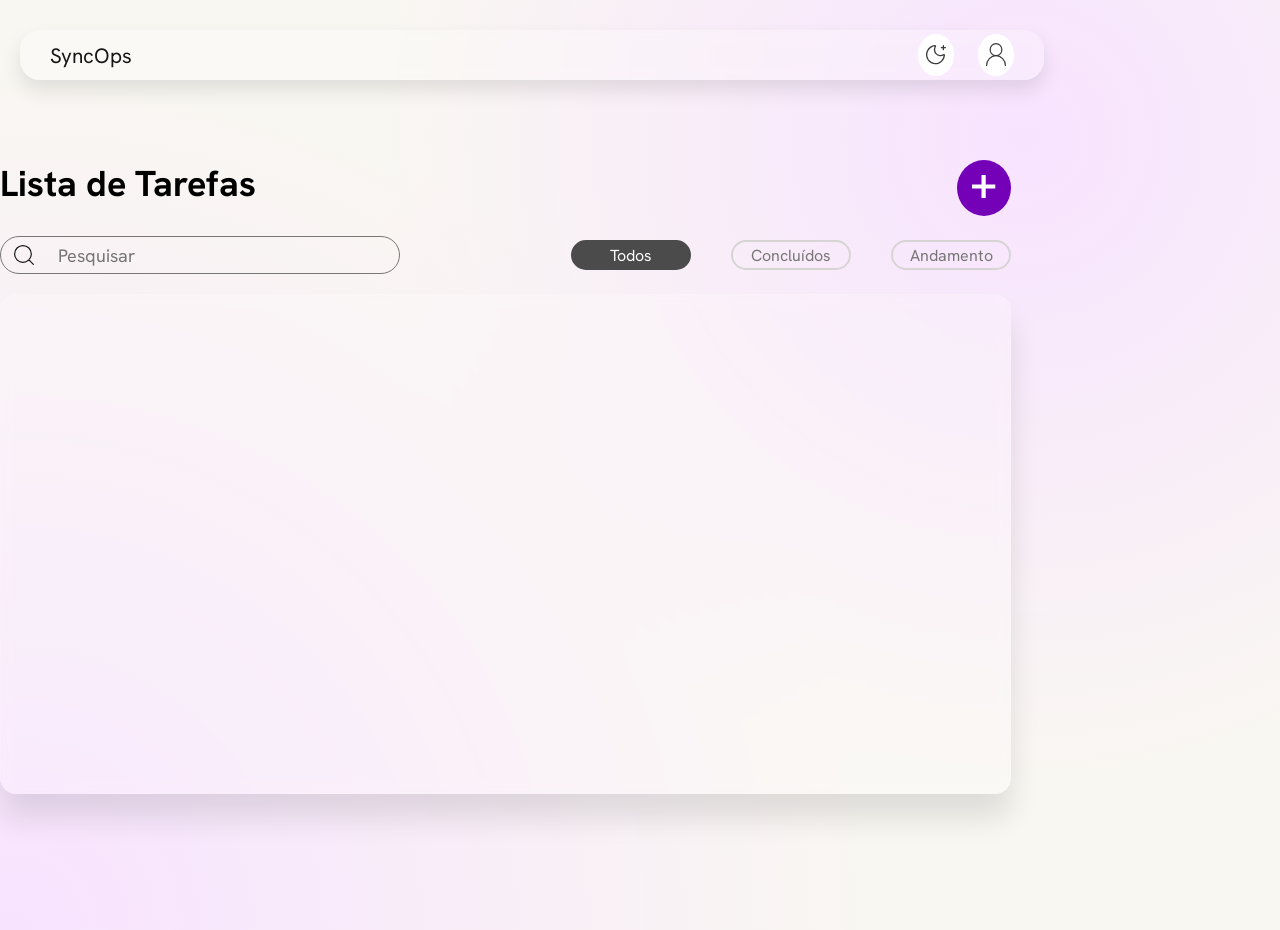
==== src/index.html @ 0f430f58 "feat: adição do dark mode e progress bar + correções de layout (#51)" ====
<!DOCTYPE html>
<html lang="pt-BR">

<head>
     <meta charset="UTF-8">
     <meta name="viewport" content="width=device-width, initial-scale=1.0">
     <title>SyncOps</title>
     <!-- Conexão com todos os css -->
     <link rel="stylesheet" href="assets/css/base.css">
     <link rel="stylesheet" href="assets/css/layout.css">
     <link rel="stylesheet" href="assets/css/components.css">
     <link rel="stylesheet" href="assets/css/utilities.css">
     <!-- Fonte -->
     <link rel="preconnect" href="https://fonts.googleapis.com">
     <link rel="preconnect" href="https://fonts.gstatic.com" crossorigin>
     <link href="https://fonts.googleapis.com/css2?family=Hanken+Grotesk:wght@400;500;600;700&display=swap" rel="stylesheet">
     </head>

<body>
     <header>
          <div class="logo-area"> <!-- Em aguardoa logo -->
               <p>
                    <a href="index.html">
                         SyncOps
                    </a>
               </p>
          </div>

          <div class="header-acoes">
               <button class="btn-header" id="btn-darkmode" aria-label="Ativar modo escuro">
                    <svg id="darkmode-icon" viewBox="0 0 30 29" fill="none" xmlns="http://www.w3.org/2000/svg">
                         <path d="M23.1059 3.99986H29M26.0529 1V6.99971M27.5044 15.2283C27.3663 17.8324 26.4901 20.34 24.9818 22.4481C23.4735 24.5561 21.3976 26.1743 19.005 27.107C16.6125 28.0398 14.0058 28.2471 11.5 27.704C8.99413 27.1609 6.6965 25.8906 4.8848 24.0466C3.07309 22.2027 1.82489 19.864 1.29107 17.3134C0.757254 14.7627 0.960674 12.1093 1.87674 9.67381C2.79282 7.23833 4.38232 5.12508 6.4531 3.58953C8.52389 2.05397 10.9873 1.16185 13.5456 1.021C14.1423 0.988 14.4547 1.71097 14.1379 2.22544C13.0783 3.95119 12.6246 5.99156 12.8508 8.01359C13.077 10.0356 13.9698 11.9199 15.3835 13.3589C16.7972 14.798 18.6484 15.7068 20.6348 15.937C22.6213 16.1673 24.6257 15.7055 26.3211 14.6268C26.828 14.3044 27.5368 14.6208 27.5044 15.2283Z"
                              stroke="currentColor" stroke-width="2" stroke-linecap="round" stroke-linejoin="round" />
                    </svg>

               </button>

               <button class="btn-header" aria-label="Icone com usuário">
                    <svg id="user-icon" viewBox="0 0 33 38" fill="none" xmlns="http://www.w3.org/2000/svg">
                         <path d="M16.5 21C21.8503 21 26.1875 16.5228 26.1875 11C26.1875 5.47715 21.8503 1 16.5 1C11.1497 1 6.8125 5.47715 6.8125 11C6.8125 16.5228 11.1497 21 16.5 21ZM16.5 21C20.6109 21 24.5533 22.6857 27.4602 25.6863C30.367 28.6869 32 32.7565 32 37M16.5 21C12.3891 21 8.44666 22.6857 5.53985 25.6863C2.63303 28.6869 1 32.7565 1 37"
                              stroke="currentColor" stroke-width="2" stroke-linecap="round" stroke-linejoin="round" />
                    </svg>
               </button>
          </div>
     </header>

     <main>
          <section class="card-header">
               <div class="card-header-main">
                    <h2 class="title-h2">Lista de Tarefas</h2>
                    <button id="btn-criar" aria-label="Adicionar nova tarefa">
                         <img src="assets/icons/adicionar.svg" alt="Ícone de 'mais'">
                    </button>
               </div>

               <div class="card-header-ferramentas">
                    <div class="buscar-wrapper">
                         <svg id="search-icon" viewBox="0 0 33 33" fill="none" xmlns="http://www.w3.org/2000/svg">
                              <path d="M32 32L24.5256 24.5256M28.5556 14.7778C28.5556 22.387 22.387 28.5556 14.7778 28.5556C7.16852 28.5556 1 22.387 1 14.7778C1 7.16852 7.16852 1 14.7778 1C22.387 1 28.5556 7.16852 28.5556 14.7778Z"
                                   stroke="currentColor" stroke-width="2" stroke-linecap="round" stroke-linejoin="round" />
                         </svg>
                         <input type="text" id="search-bar" placeholder="Pesquisar">
                    </div>

                    <nav class="filtro-grupo" aria-label="Filtros de tarefas">
                         <button class="btn-filtro ativo" id="btn-filtro-tds">Todos</button>
                         <button class="btn-filtro" id="btn-filtro-tds">Concluídos</button>
                         <button class="btn-filtro" id="btn-filtro-tds">Andamento</button>
                    </nav>
               </div>
          </section>

          <section id="card-container">
               <div id="card-grid">
               </div>
          </section>
     </main>
</body>

<script src="assets/js/storage.js"></script>
<script src="assets/js/barra-progresso.js"></script>
<script src="assets/js/darkmode.js"></script>
<script src="assets/js/dashboard.js"></script>

</html>
---- src/assets/css/base.css ----
:root {

  /* ============================= */
  /*     Tamanho de fontes         */
  /* ============================= */

  --text-xs: clamp(0.75rem, 0.72rem + 0.15vw, 0.85rem);
  --text-sm: clamp(0.875rem, 0.84rem + 0.2vw, 1rem);
  --text-base: clamp(1rem, 0.96rem + 0.25vw, 1.125rem);
  --text-lg: clamp(1.125rem, 1.08rem + 0.35vw, 1.25rem);
  --text-xl: clamp(1.25rem, 1.18rem + 0.45vw, 1.5rem);
  --text-2xl: clamp(1.5rem, 1.35rem + 0.7vw, 1.875rem);
  --text-3xl: clamp(1.875rem, 1.6rem + 1vw, 2.25rem);
  --text-4xl: clamp(2.25rem, 1.9rem + 1.5vw, 3rem);


  /* ============================= */
  /*     COR DE MARCA              */
  /* ============================= */

     --cor-marca-principal: #7400B8;
     --cor-gradiente: #F8E3FF;


     /* ============================= */
     /*     CORES DE TEXTO            */
     /* ============================= */

  --texto-alto-contraste: #070707;
  --texto-principal: #161616;
  --texto-hierarquia-1: #3b3b3b;
  --texto-hierarquia-2: #777675;
  --texto-hierarquia-3: #797877;
  --texto-desabilitado: #B2B2B2;
  --texto-invertido: #FEFEFE;


     /* ============================= */
     /*     STATUS (TAGS)             */
     /* ============================= */

     --status-andamento-texto: #CA7601;
     --status-andamento-bg: #FFE08D;

     --status-concluido-bg: #8FE38F;
     --status-concluido-texto: #017C05;

     --status-nao-iniciado-bg: #B9B9B9;
     --status-nao-iniciado-texto: #484848;



     /* ============================= */
     /*     PRIORIDADE                */
     /* ============================= */

     --prioridade-baixa-bg: #AFA7F8;
     --prioridade-baixa-texto: #312A71;

     --prioridade-media-bg: #EDA7F8;
     --prioridade-media-texto: #712A59;

     --prioridade-alta-bg: #FF898B;
     --prioridade-alta-texto: #A70003;


     /* ============================= */
     /*     COMPONENTES               */
     /* ============================= */

     --fundo-principal: #F9F7F2;

     /* Gradiente */
     --fundo-gradiente-principal: linear-gradient(135deg,
               #F7F7F7,
               #E0E0E0);

     --borda-separador: #E9E7E2;
     --componente-secundario: #797877;
     --componente-bg-1: #4B4B4B;
     --toggle-bg: #D7D5D3;
     --botao-claro-bg: #ffffff;

     --sombra-um: rgba(99, 99, 99, 0.2) 0px 2px 8px 0px;
     ;

}

/* ============================= */
/* 🌙 TEMA DARK MODE             */
/* ============================= */

:root.darkmode {

     /*  Marca */
     --cor-marca-principal: #A855F7;
     --cor-gradiente: #1C0125;

     /*  Texto */
     --texto-alto-contraste: #FFFFFF;
     --texto-principal: #EDEDED;
     --texto-hierarquia-1: #C2C2C2;
     --texto-hierarquia-2: #A0A0A0;
     --texto-hierarquia-3: #8A8A8A;
     --texto-desabilitado: #5E5E5E;
     --texto-invertido: #070707;


     /*  Status */
     --status-concluido-bg: #2F5D3A;
     --status-concluido-texto: #B8F5C2;

     --status-nao-iniciado-bg: #3A3A3A;
     --status-nao-iniciado-texto: #CFCFCF;

     --status-em-andamento-bg: #5A4A1F;
     --status-em-andamento-texto: #FFD978;


     /*  Prioridade */
     --prioridade-baixa-bg: #3E3A6E;
     --prioridade-baixa-texto: #CFCBFF;

     --prioridade-media-bg: #5C2C55;
     --prioridade-media-texto: #F3B6E8;

     --prioridade-alta-bg: #5C1F22;
     --prioridade-alta-texto: #FFB3B5;


     /*  Componentes */
     --fundo-principal: #121212;

     --fundo-gradiente-principal: linear-gradient(135deg,
               #080808,
               #1F1F1F);

     --borda-separador: #2A2A2A;
     --componente-secundario: #2E2E2E;
     --toggle-bg: #3A3A3A;
     --botao-claro-bg: #2A2A2A;

}


/* ============================= */
/*     RESET E BASE              */
/* ============================= */

* {
     box-sizing: border-box;
     margin: 0;
     padding: 0;
}

body {
     font-family: 'Hanken Grotesk', sans-serif;
     min-height: 100vh;
     min-height: 100vh;
     background:
          radial-gradient(circle at 80% 15%, var(--cor-gradiente), transparent 50%),
          radial-gradient(circle at 1% 100%, var(--cor-gradiente), transparent 55%),
          var(--fundo-principal);
}


  /* ============================= */
  /*     RESET E BASE              */
  /* ============================= */

  * {
     box-sizing: border-box;
     margin: 0;
     padding: 0;
  }

  body {
     font-family: 'Hanken Grotesk', sans-serif;
     min-height: 100vh;
     min-height: 100vh;
     background:
          radial-gradient(circle at 80% 15%, var(--cor-gradiente), transparent 50%),
          radial-gradient(circle at 1% 100%, var(--cor-gradiente), transparent 55%),
          var(--fundo-principal);
  }
---- src/assets/css/layout.css ----
/* ============================= */
  /*     HEADER                    */
  /* ============================= */

  header {
     max-width: 100%;
     width: 80%;
     height: 50px;
     display: flex;
     justify-content:space-between;
     justify-self: center;
     margin: 30px 20px 0px 20px;
     padding: 0 30px 0px 30px;
     position: sticky;

     background: rgba(255, 255, 255, 0.232);
     border-radius: 20px;
     box-shadow: 0 10px 20px rgba(0, 0, 0, 0.1);
     backdrop-filter: blur(6px);
     -webkit-backdrop-filter: blur(6px);
  }

  .logo-area {
     align-content: center;
     font-size: 1.3em;
     color: var(--texto-hierarquia-1);
     text-decoration: none;
  }

   .logo-area {
     align-content: center;
     max-width: 100%;
     width: 100px;
  }

   .logo-area a {  /* Placeholder */ 
     align-content: center;
     font-size: 1em;
     color: var(--texto-principal);
     text-decoration: none;
  }

  .header-acoes {
     display: flex;
     justify-content: space-around;
     gap: 24px;
     padding: 4px 0px 4px 0px;
  }

  .btn-header {
     background-color: var(--botao-claro-bg);
     border: transparent;
     padding: 8px;
     border-radius: 50%;
     align-items: center;
     display: flex;
     transition: all 0.3s;
  }
  
     #darkmode-icon,
     #user-icon {
       color: var(--texto-hierarquia-1);
       width: 20px;
    }
  
  .btn-header:hover {
     background-color: var(--fundo-principal);
  }


   /* ============================= */
  /*     Main                      */
  /* ============================= */

  main {
     max-width: 100%;
     width: 79vw;
     margin-top: 40px;
     justify-self: center;
  }


  /* ============================= */
  /*     Dashboard Geral            */
  /* ============================= */

  .card-header {
     max-width: 100%;
     width: 79vw;
     display: flex;
     margin-top: 80px;
     flex-direction: column;
  }

  .card-header-main {
     display: flex;
     justify-content: space-between;
  }

  .card-header-ferramentas {
     display: flex;
     margin-top: 20px;
     /* max-width: 100%; */
     /* width: 79vw; */
     flex-direction: row;
     justify-content: space-between;
     align-items: center;
     gap: 40px;
  }
  #header-config {
     display: flex;
     justify-content: center;
     gap: 10px;
     
  }

  #header-class{
       display: flex;
       margin: 40px 0px 20px 0px;
       justify-content: center;
       gap: 240px;
  }
 #header-config {
     display: flex;
     justify-content: center;
     gap: 10px;
     
  }

  input {
     padding: 12px;
     border-radius: 8px;
     border: 1px solid var(--componente-secundario);
     width: 200px;
  }

/* ============================= */
  /*     CARDS DE TASKS            */
  /* ============================= */

.card-tasks{
       display: flex;
       align-items: center;
       gap: 20px;
         flex-wrap: wrap;
}
  #card-container {
     max-width: 100%;
     height: 500px;
     margin-top: 20px;
     border-radius: 20px;


     /* Efeito glass */
     background: rgba(255, 255, 255, 0.19);
     border-radius: 16px;
     box-shadow: 0 24px 30px rgba(0, 0, 0, 0.106);
     backdrop-filter: blur(6px);
     -webkit-backdrop-filter: blur(6px);
     border: 1px solid rgba(255, 255, 255, 0.08); 
  }
  /* ============================= */
  /*     DESCRIÇÃO DAS TASKS       */
  /* ============================= */
.created-tasks-container {
     display: flex;
      flex-direction: column;
      align-items: center;
     gap: 20px;
     width: 350px;
     height: 480px;
       margin: 30px 20px;
       border-radius: 20px;

        /* Efeito glass */
     background: rgba(255, 255, 255, 0.19);
     border-radius: 16px;
     box-shadow: 0 24px 30px rgba(0, 0, 0, 0.106);
     backdrop-filter: blur(6px);
     -webkit-backdrop-filter: blur(6px);
     border: 1px solid rgba(255, 255, 255, 0.08); 
      
  }
  .tasks-list {
   background-color: rosybrown;
     display: flex;
     flex-direction: column;
   width: 300px;
   margin: 20px 0px;
     height: 340px;
     border-radius: 20px;

      gap: 20px;
      
  }
  #btn-add-task {
     display: flex;
     justify-content: center;
     align-items: center;
     gap: 10px;
     width: 280px;
     height: 50px;
     background-color: var(--cor-marca-principal);
     border: transparent;
     border-radius: 8px;
     transition: all 0.3s;
     color: white;
      font-family: "Hanken Grotesk", sans-serif;
      font-size: 16px;
  }
  .task-details-container {
     display: flex;
     flex-direction: column;
     gap: 8px;
     width: 700px;
     height: 480px;
     padding: 12px;
     border-radius: 8px;

         /* Efeito glass */
     background: rgba(255, 255, 255, 250);
     border-radius: 16px;
     box-shadow: 0 24px 30px rgba(0, 0, 0, 0.106);
     backdrop-filter: blur(6px);
     -webkit-backdrop-filter: blur(6px);
     border: 1px solid rgba(255, 255, 255, 0.08); 
      
  }
  .task-details-class {
     display: flex;
     justify-content: center;
    align-items: center;
     gap: 10px;

  }
  .task-details-input {
     width: 110px;
     height: 37px;
   
  }
  .description-task {
    display: flex;
    margin-top: 45px;
     justify-content: center;
     align-items: center;
     flex-direction: column;
     gap: 50px;
  }
  .description-task-title {
    width: 500px;
      height: 80px;
      text-align: center;
      font-size: 20px;

  }
  #description-task-paragraph {
    width: 580px;
    height: 220px;
    text-align: center;
    font-size: 17px;
  }
  


  .filtro-grupo {
     display: flex;
     gap: 40px;
  }
---- src/assets/css/components.css ----
/* ============================= */
  /*    Botoes                     */
  /* ============================= */

  /* ---------- Dashboard --------- */

  #btn-criar {
       background-color: var(--cor-marca-principal);
       padding: 15px;
       border-radius: 100%;
       border: transparent;
       transition: all 0.3s;
  }

  #btn-criar img {
       width: 24px;
       height: auto;
  }

  #btn-criar:hover {
       background-color: rgb(137, 24, 243);
  }
  /* Dashboard */

  #btn-criar {
     background-color: var(--cor-marca-principal);
     padding: 15px;
     border-radius: 100%;
     border: transparent;
     transition: all 0.3s;
  }

  #btn-criar img {
     width: 24px;
     height: auto;
  }

  #btn-criar:hover {
     background-color: rgb(137, 24, 243);
  }


  .btn-filtro {
     background-color: transparent;
     width: 120px;
     height: 30px;
     border-radius: 20px;
     border: 2px solid var(--toggle-bg);
     font-size: var(--text-sm);
     color: var(--texto-hierarquia-2);
     font-weight: 400;
     font-family: 'Hanken Grotesk', sans-serif;
     transition: all 0.3s;
  }

  .btn-filtro:hover {
     background-color: var(--toggle-bg);
  }

  .btn-filtro.ativo {
     background-color: var(--componente-bg-1);
     border: 2px solid var(--componente-bg-1);
     color: var(--texto-invertido);
  }

    .btn-filtro.ativo:hover {
     background-color: var();
    }


    
  /* ============================= */
  /*    Search Bar                 */
  /* ============================= */

  .buscar-wrapper {
     display: flex;
     width: 100%;
     align-items: center;
     max-width: 400px;
     height: 38px;
     background-color: transparent;
     border: 1px solid var(--componente-secundario);
     border-radius: 20px;
     padding: 10px 5px;
     transition: border-color 0.3s ease;
     gap: 12px; 
   
  }

  .buscar-wrapper:focus-within {
    border-color: var(--cor-marca-principal);
    box-shadow: 1px 3px 5px var(--cor-gradiente);
    color: violet
}

 #search-bar {
     height: 30px;
     max-width: 100%;
     width: 200px;
     flex: 1;
     background-color: transparent;
     border: none;
     outline: none;
     color: var(--texto-principal);
     font-size: var(--text-base);
     font-family: 'Hanken Grotesk', sans-serif;
 }

#search-icon {
     margin-left: 8px;
     color: var(--texto-principal);
     width: 20px;
 }

  #search-icon:focus {
       color: violet;
  }


  /* ============================= */
  /*    Cards                     */
  /* ============================= */

  .card {
       max-width: 100%;
       width: 378px;
       height: 326px;
       margin-bottom: 10px;
       background-color: var(--botao-claro-bg);
       /* box-shadow: 0px 2px 10px rgba(24, 1, 47, 0.212); */
       border-radius: 5%;
       outline: transparent;
       transition: all 0.3s;
       position: relative;
  }

  .card-content {
       display: flex;
       flex-direction: column;
       justify-content: space-between;
       height: 320px;
       max-width: 100%;
       padding: 40px;
       overflow: hidden;
       /* border: 1px solid; */
  }

  /* * Hover */
  .card:hover {
       box-shadow: var(--cor-gradiente) 10px 10px 50px;
       outline: 3px solid var(--cor-gradiente);
  }

  .superior-grupo {
       display: flex;
       justify-content: space-between;
  }

  .card-titulo {
       font-weight: 900;
       max-width: 300px;
       display: -webkit-box;
       -webkit-line-clamp: 2;
       -webkit-box-orient: vertical;
       overflow: hidden;
       text-overflow: ellipsis;
       font-size: var(--text-xl);
       color: var(--texto-alto-contraste);
  }

  .opcoes-icon {
       display: flex;
       gap: 4px;
       align-items: center;
       cursor: pointer;
       padding: 4px;
       flex-direction: column;
  }

  .opcoes-circulo {
       width: 5px;
       height: 5px;
       border-radius: 50%;
       background-color: var(--texto-hierarquia-3);
  }

  .card-status {
       display: flex;
       justify-content: space-around;
       margin-top: 10px;
  }

  .card-data {
       display: flex;
       justify-content: space-between;
       color: var(--texto-hierarquia-3);
  }

  /* * Submenu */
  .submenu-grupo {
       display: flex;
       position: absolute;
       flex-direction: column;
       background-color: var(--botao-claro-bg);
       color: var(--texto-alto-contraste);
       padding: 20px;
       border-radius: 10px;
       box-shadow: var(--sombra-um);
       gap: 12px;
       right: 10px;
       top: 80px;
  }

  .submenu-opts {
       background-color: transparent;
       border: none;
       cursor: pointer;
       font-family: 'Hanken Grotesk', sans-serif;
       font-size: var(--text-xs);
       font-weight: 500;
       transition: all 0.2s;
  }

  /* * Hover Submenu */
  .submenu-opts:hover {
       color: var(--cor-marca-principal);
  }


  /* ============================= */
  /*    Tags                      */
  /* ============================= */

  /*----- Nível de prioridade ----- */
  .tag-prioridade.alta,
  .tag-prioridade.media,
  .tag-prioridade.baixa {
       display: flex;
       align-items: center;
       gap: 10px;
       width: 100px;
       height: 26px;
       font-size: var(--text-xs);
       padding: 6px 12px;
       border-radius: 10px;
       font-weight: 700;
       box-sizing: border-box
  }

  .tag-icone {
       width: 14px;
       flex-shrink: 0;
       stroke-width: 3.2;
       overflow: visible;
  }

  .alta {
       background-color: var(--prioridade-alta-bg);
       color: var(--prioridade-alta-texto);
  }

  .media {
       background-color: var(--prioridade-media-bg);
       color: var(--prioridade-media-texto);
  }

  .baixa {
       background-color: var(--prioridade-baixa-bg);
       color: var(--prioridade-baixa-texto);
  }


  /*----- Status de Andamento ----- */
  .tag-progresso.andamento,
  .tag-progresso.concluido,
  .tag-progresso.nao-iniciada {
       display: flex;
       align-items: center;
       gap: 10px;
       width: 130px;
       height: 26px;
       font-size: var(--text-xs);
       padding: 6px 12px;
       border-radius: 10px;
       font-weight: 700;
       box-sizing: border-box
  }

  .tag-icone {
       width: 14px;
       flex-shrink: 0;
       stroke-width: 3.2;
       overflow: visible;
  }

  .andamento {
       background-color: var(--status-andamento-bg);
       color: var(--status-andamento-texto);
  }

  .concluido {
       background-color: var(--status-concluido-bg);
       color: var(--status-concluido-texto);
  }

  .nao-iniciada {
       background-color: var(--status-nao-iniciado-bg);
       color: var(--status-nao-iniciado-texto);
  }


  /* ============================= */
/*    Barra de Progresso         */
/* ============================= */
 
.progresso-wrapper {
     width: 100%;
     display: flex;
     flex-direction: column;
     gap: 4px;
     margin-bottom: 30px;
}
 
.progresso-label {
     color: var(--texto-principal);
     font-weight: 600;
}
 
.progresso-track {
     background-color: var(--toggle-bg);
     width: 100%;
     height: 5px;
     border-radius: 999px;
     overflow: hidden;
}
 
.barra-preenchimento {
     height: 5px;
     width: 0%;
     background-color: #5cb85c;
     border-radius: 999px;
     transition: width 0.4s ease;
}
 
 
/* ============================= */
/*    Modal de Confirmação       */
/* ============================= */
 
.modal-overlay {
     position: fixed;
     inset: 0; /* shorthand para top/right/bottom/left: 0 */
     background-color: rgba(0, 0, 0, 0.4);
     display: flex;
     align-items: center;
     justify-content: center;
     z-index: 1000;
 
     /* Animação de entrada */
     opacity: 0;
     transition: opacity 0.2s ease;
}
 
.modal-overlay.visivel {
     opacity: 1;
}
 
.modal-caixa {
     background-color: var(--botao-claro-bg);
     border-radius: 16px;
     padding: 32px;
     max-width: 420px;
     width: 90%;
     display: flex;
     flex-direction: column;
     gap: 12px;
     box-shadow: var(--sombra-um);
 
     /* Animação de entrada */
     transform: translateY(12px);
     transition: transform 0.2s ease;
}
 
.modal-overlay.visivel .modal-caixa {
     transform: translateY(0);
}
 
.modal-titulo {
     font-size: 1.1rem;
     font-weight: 700;
     color: var(--texto-principal);
}
 
.modal-descricao {
     font-size: 0.9rem;
     color: var(--texto-hierarquia-2);
     line-height: 1.5;
}
 
.modal-acoes {
     display: flex;
     gap: 10px;
     justify-content: flex-end;
     margin-top: 8px;
}
 
.modal-btn {
     padding: 8px 20px;
     border-radius: 8px;
     font-size: 0.875rem;
     font-weight: 600;
     cursor: pointer;
     border: none;
     transition: opacity 0.15s ease;
}
 
.modal-btn:hover {
     opacity: 0.8;
}
 
.modal-btn.cancelar {
     background-color: var(--toggle-bg);
     color: var(--texto-principal);
}
 
.modal-btn.confirmar {
     background-color: var(--prioridade-alta-bg);
     color: var(--prioridade-alta-texto);
}
 #search-icon:focus {
     color: violet; 
     }
---- src/assets/css/utilities.css ----
.title-h2 {
     font-size: var(--text-3xl);
}

.invisible {
     display: none;
}
.title-h4 {
  color:  #3A3A3A;
}
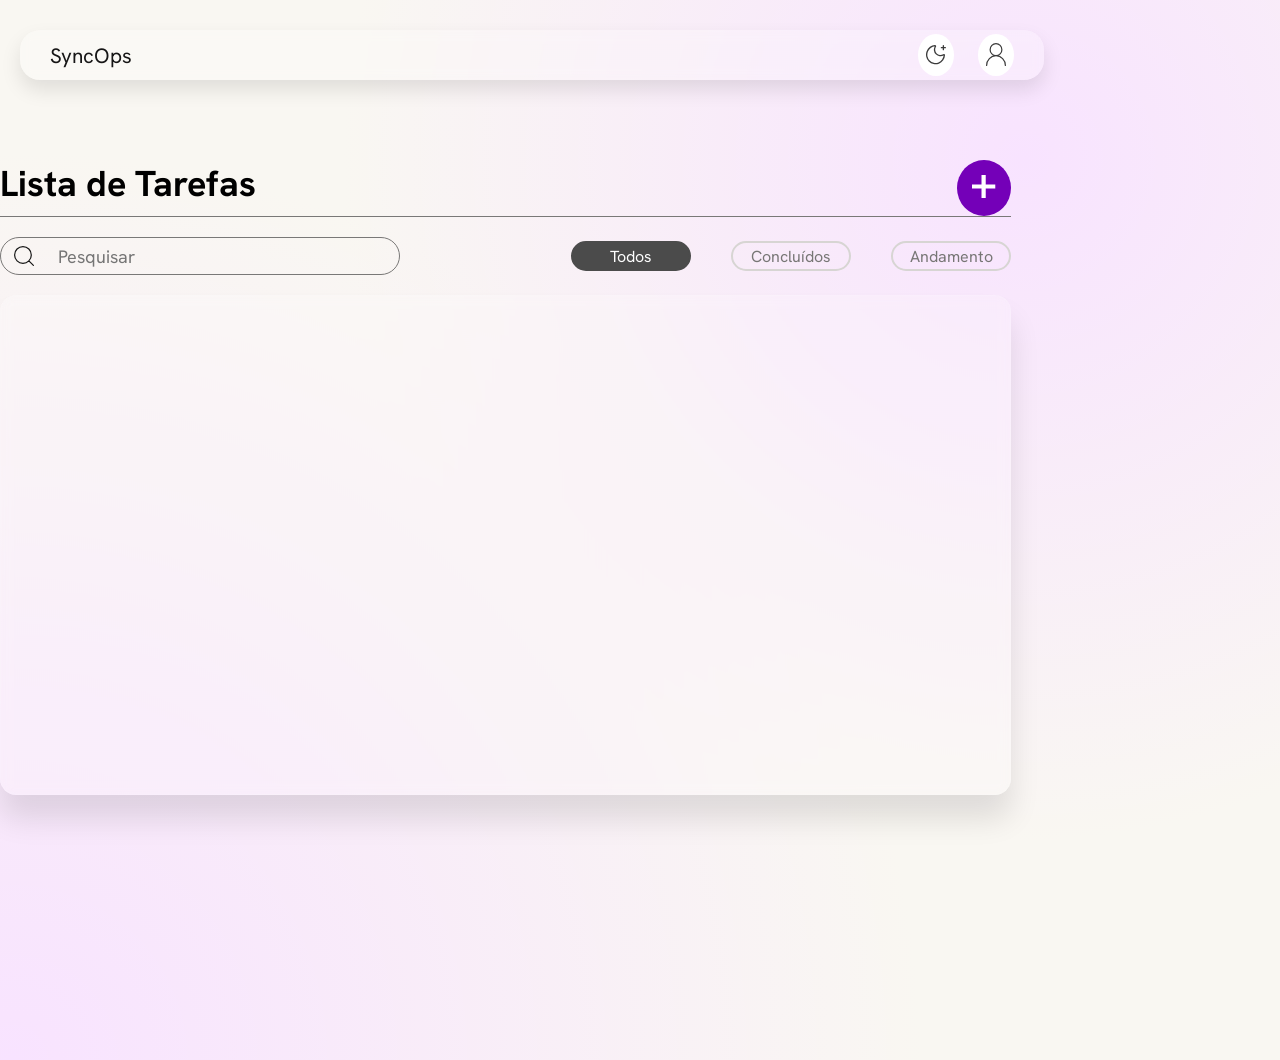
==== commit a5d4c176: "." ====
--- a/src/index.html
+++ b/src/index.html
@@ -13,12 +13,13 @@
      <!-- Fonte -->
      <link rel="preconnect" href="https://fonts.googleapis.com">
      <link rel="preconnect" href="https://fonts.gstatic.com" crossorigin>
-     <link href="https://fonts.googleapis.com/css2?family=Hanken+Grotesk:wght@400;500;600;700&display=swap" rel="stylesheet">
-     </head>
+     <link href="https://fonts.googleapis.com/css2?family=Hanken+Grotesk:wght@400;500;600;700&display=swap"
+          rel="stylesheet">
+</head>
 
 <body>
      <header>
-          <div class="logo-area"> <!-- Em aguardoa logo -->
+          <div class="logo-area"> <!-- Em aguardo da logo -->
                <p>
                     <a href="index.html">
                          SyncOps
@@ -48,8 +49,9 @@
           <section class="card-header">
                <div class="card-header-main">
                     <h2 class="title-h2">Lista de Tarefas</h2>
-                    <button id="btn-criar" aria-label="Adicionar nova tarefa">
+                    <button id="btn-criar" onclick="window.location.href='/src/manager.html'" aria-label="Adicionar nova tarefa">
                          <img src="assets/icons/adicionar.svg" alt="Ícone de 'mais'">
+                         
                     </button>
                </div>
 
@@ -57,15 +59,16 @@
                     <div class="buscar-wrapper">
                          <svg id="search-icon" viewBox="0 0 33 33" fill="none" xmlns="http://www.w3.org/2000/svg">
                               <path d="M32 32L24.5256 24.5256M28.5556 14.7778C28.5556 22.387 22.387 28.5556 14.7778 28.5556C7.16852 28.5556 1 22.387 1 14.7778C1 7.16852 7.16852 1 14.7778 1C22.387 1 28.5556 7.16852 28.5556 14.7778Z"
-                                   stroke="currentColor" stroke-width="2" stroke-linecap="round" stroke-linejoin="round" />
+                                   stroke="currentColor" stroke-width="2" stroke-linecap="round"
+                                   stroke-linejoin="round" />
                          </svg>
                          <input type="text" id="search-bar" placeholder="Pesquisar">
                     </div>
 
                     <nav class="filtro-grupo" aria-label="Filtros de tarefas">
-                         <button class="btn-filtro ativo" id="btn-filtro-tds">Todos</button>
-                         <button class="btn-filtro" id="btn-filtro-tds">Concluídos</button>
-                         <button class="btn-filtro" id="btn-filtro-tds">Andamento</button>
+                         <button class="btn-filtro ativo" id="filtro-todos">Todos</button>
+                         <button class="btn-filtro" id="filtro-concluidos">Concluídos</button>
+                         <button class="btn-filtro" id="filtro-andamento">Andamento</button>
                     </nav>
                </div>
           </section>
@@ -78,8 +81,6 @@
 </body>
 
 <script src="assets/js/storage.js"></script>
-<script src="assets/js/barra-progresso.js"></script>
-<script src="assets/js/darkmode.js"></script>
 <script src="assets/js/dashboard.js"></script>
 
 </html>
--- a/src/assets/css/layout.css
+++ b/src/assets/css/layout.css
@@ -1,82 +1,84 @@
-  /* ============================= */
+/* ============================= */
   /*     HEADER                    */
   /* ============================= */
 
   header {
-     max-width: 100%;
-     width: 80%;
-     height: 50px;
-     display: flex;
-     justify-content:space-between;
-     justify-self: center;
-     margin: 30px 20px 0px 20px;
-     padding: 0 30px 0px 30px;
-     position: sticky;
-
-     background: rgba(255, 255, 255, 0.232);
-     border-radius: 20px;
-     box-shadow: 0 10px 20px rgba(0, 0, 0, 0.1);
-     backdrop-filter: blur(6px);
-     -webkit-backdrop-filter: blur(6px);
+       max-width: 100%;
+       width: 80%;
+       height: 50px;
+       display: flex;
+       justify-content: space-between;
+       justify-self: center;
+       margin: 30px 20px 0px 20px;
+       padding: 0 30px 0px 30px;
+       position: sticky;
+
+       background: rgba(255, 255, 255, 0.232);
+       border-radius: 20px;
+       box-shadow: 0 10px 20px rgba(0, 0, 0, 0.1);
+       backdrop-filter: blur(6px);
+       -webkit-backdrop-filter: blur(6px);
   }
 
   .logo-area {
-     align-content: center;
-     font-size: 1.3em;
-     color: var(--texto-hierarquia-1);
-     text-decoration: none;
-  }
-
-   .logo-area {
-     align-content: center;
-     max-width: 100%;
-     width: 100px;
-  }
-
-   .logo-area a {  /* Placeholder */ 
-     align-content: center;
-     font-size: 1em;
-     color: var(--texto-principal);
-     text-decoration: none;
+       align-content: center;
+       font-size: 1.3em;
+       color: var(--texto-hierarquia-1);
+       text-decoration: none;
+  }
+
+  .logo-area {
+       align-content: center;
+       max-width: 100%;
+       width: 100px;
+  }
+
+  .logo-area a {
+       /* Placeholder */
+       align-content: center;
+       font-size: 1em;
+       color: var(--texto-principal);
+       text-decoration: none;
   }
 
   .header-acoes {
-     display: flex;
-     justify-content: space-around;
-     gap: 24px;
-     padding: 4px 0px 4px 0px;
+       display: flex;
+       justify-content: space-around;
+       gap: 24px;
+       padding: 4px 0px 4px 0px;
   }
 
   .btn-header {
-     background-color: var(--botao-claro-bg);
-     border: transparent;
-     padding: 8px;
-     border-radius: 50%;
-     align-items: center;
-     display: flex;
-     transition: all 0.3s;
-  }
-  
-     #darkmode-icon,
-     #user-icon {
+       background-color: var(--botao-claro-bg);
+       border: transparent;
+       padding: 8px;
+       border-radius: 50%;
+       align-items: center;
+       display: flex;
+       transition: all 0.3s;
+  }
+
+  #darkmode-icon,
+  #user-icon {
        color: var(--texto-hierarquia-1);
        width: 20px;
-    }
-  
+  }
+
   .btn-header:hover {
-     background-color: var(--fundo-principal);
-  }
-
-
-   /* ============================= */
+       background-color: var(--fundo-principal);
+  }
+
+
+  /* ============================= */
   /*     Main                      */
   /* ============================= */
 
   main {
-     max-width: 100%;
-     width: 79vw;
-     margin-top: 40px;
-     justify-self: center;
+       max-width: 100%;
+       height: 100vh;
+       width: 79vw;
+       margin-top: 40px;
+       justify-self: center;
   }
 
 
@@ -85,29 +87,35 @@
   /* ============================= */
 
   .card-header {
-     max-width: 100%;
-     width: 79vw;
-     display: flex;
-     margin-top: 80px;
-     flex-direction: column;
+       max-width: 100%;
+       width: 79vw;
+       display: flex;
+       margin-top: 80px;
+       flex-direction: column;
   }
 
   .card-header-main {
-     display: flex;
-     justify-content: space-between;
+       display: flex;
+       justify-content: space-between;
+       border-bottom: 1px solid var(--componente-secundario);
   }
 
   .card-header-ferramentas {
-     display: flex;
-     margin-top: 20px;
-     /* max-width: 100%; */
-     /* width: 79vw; */
-     flex-direction: row;
-     justify-content: space-between;
-     align-items: center;
-     gap: 40px;
-  }
-  #header-config {
+       display: flex;
+       margin-top: 20px;
+       /* max-width: 100%; */
+       /* width: 79vw; */
+       flex-direction: row;
+       justify-content: space-between;
+       align-items: center;
+       gap: 40px;
+  }
+
+  .filtro-grupo {
+       display: flex;
+       gap: 40px;
+  }
+ #header-config {
      display: flex;
      justify-content: center;
      gap: 10px;
@@ -120,11 +128,20 @@
        justify-content: center;
        gap: 240px;
   }
- #header-config {
-     display: flex;
-     justify-content: center;
-     gap: 10px;
-     
+  .config-task1 {
+     display: flex;
+     flex-direction: column;
+     gap: 10px;
+  }
+  .config-task2 {
+     display: flex;
+     flex-direction: column;
+     gap: 10px;
+  }
+  .config-task3 {
+     display: flex;
+     flex-direction: column;
+     gap: 10px;
   }
 
   input {
@@ -151,15 +168,22 @@
      border-radius: 20px;
 
 
-     /* Efeito glass */
-     background: rgba(255, 255, 255, 0.19);
-     border-radius: 16px;
-     box-shadow: 0 24px 30px rgba(0, 0, 0, 0.106);
-     backdrop-filter: blur(6px);
-     -webkit-backdrop-filter: blur(6px);
-     border: 1px solid rgba(255, 255, 255, 0.08); 
-  }
-  /* ============================= */
+       /* Efeito glass */
+       background: rgba(255, 255, 255, 0.19);
+       border-radius: 16px;
+       box-shadow: 0 24px 30px rgba(0, 0, 0, 0.106);
+       backdrop-filter: blur(6px);
+       -webkit-backdrop-filter: blur(6px);
+       border: 1px solid rgba(255, 255, 255, 0.08);
+  }
+
+  #card-grid {
+       display: grid;
+       grid-template-columns: repeat(3, 1fr);
+       gap: 10px;
+       justify-content: center;
+  }
+ /* ============================= */
   /*     DESCRIÇÃO DAS TASKS       */
   /* ============================= */
 .created-tasks-container {
@@ -193,21 +217,7 @@
       gap: 20px;
       
   }
-  #btn-add-task {
-     display: flex;
-     justify-content: center;
-     align-items: center;
-     gap: 10px;
-     width: 280px;
-     height: 50px;
-     background-color: var(--cor-marca-principal);
-     border: transparent;
-     border-radius: 8px;
-     transition: all 0.3s;
-     color: white;
-      font-family: "Hanken Grotesk", sans-serif;
-      font-size: 16px;
-  }
+  
   .task-details-container {
      display: flex;
      flex-direction: column;
@@ -236,8 +246,65 @@
   .task-details-input {
      width: 110px;
      height: 37px;
-   
-  }
+  }
+
+  .priority-select-wrapper {
+     display: flex;
+     align-items: center;
+     gap: 10px;
+     background: rgba(255, 255, 255, 0.9);
+     border: 1.5px solid var(--toggle-bg);
+     border-radius: 12px;
+     padding: 8px 12px;
+     width: fit-content;
+  }
+
+  .priority-select-wrapper .priority-flag {
+     display: inline-block;
+     width: 10px;
+     height: 18px;
+     border-radius: 3px;
+     position: relative;
+     background: var(--prioridade-baixa-bg);
+  }
+
+  .priority-select-wrapper .priority-flag::after {
+     content: "";
+     position: absolute;
+     right: -8px;
+     top: 4px;
+     width: 8px;
+     height: 6px;
+     background: inherit;
+     clip-path: polygon(0 0, 100% 50%, 0 100%);
+  }
+
+  .priority-select-wrapper.alta .priority-flag {
+     background: var(--prioridade-alta-bg);
+  }
+
+  .priority-select-wrapper.media .priority-flag {
+     background: var(--prioridade-media-bg);
+  }
+
+  .priority-select-wrapper.baixa .priority-flag {
+     background: var(--prioridade-baixa-bg);
+  }
+
+  .priority-select {
+     border: none;
+     outline: none;
+     background: transparent;
+     color: var(--texto-principal);
+     font-family: 'Hanken Grotesk', sans-serif;
+     font-size: 0.95rem;
+     cursor: pointer;
+  }
+
+  .priority-select::-ms-expand {
+     display: none;
+  }
+
   .description-task {
     display: flex;
     margin-top: 45px;
@@ -253,18 +320,62 @@
       font-size: 20px;
 
   }
-  #description-task-paragraph {
+  .description-task-paragraph {
     width: 580px;
     height: 220px;
     text-align: center;
     font-size: 17px;
   }
-  
-
-
-  .filtro-grupo {
-     display: flex;
-     gap: 40px;
-  }
-
-  
+
+/* ============================= */
+/*    Manager — Header Ações     */
+/* ============================= */
+
+.acoes-header {
+  display: flex;
+  align-items: center;
+  gap: 8px;
+  padding-bottom: 8px;
+}
+
+/* Título editável (contenteditable) */
+.title-h2[contenteditable="true"] {
+  outline: none;
+  border-radius: 6px;
+  padding: 2px 6px;
+  margin-left: -6px;
+  cursor: text;
+  transition: background 0.2s;
+}
+
+.title-h2[contenteditable="true"]:hover {
+  background-color: rgba(116, 0, 184, 0.06);
+}
+
+.title-h2[contenteditable="true"]:focus {
+  background-color: rgba(116, 0, 184, 0.08);
+  box-shadow: 0 0 0 2px rgba(116, 0, 184, 0.2);
+}
+
+
+/* ============================= */
+/*    Manager — Lista de Tasks   */
+/* ============================= */
+
+.tasks-list {
+  background-color: transparent;
+  overflow-y: auto;
+  overflow-x: hidden;
+  padding: 4px 8px;
+  scrollbar-width: thin;
+  scrollbar-color: var(--toggle-bg) transparent;
+}
+
+.tasks-list::-webkit-scrollbar {
+  width: 4px;
+}
+
+.tasks-list::-webkit-scrollbar-thumb {
+  background: var(--toggle-bg);
+  border-radius: 4px;
+}
--- a/src/assets/css/components.css
+++ b/src/assets/css/components.css
@@ -1,4 +1,4 @@
-  /* ============================= */
+/* ============================= */
   /*    Botoes                     */
   /* ============================= */
 
@@ -10,6 +10,7 @@
        border-radius: 100%;
        border: transparent;
        transition: all 0.3s;
+       cursor: pointer;
   }
 
   #btn-criar img {
@@ -20,98 +21,96 @@
   #btn-criar:hover {
        background-color: rgb(137, 24, 243);
   }
-  /* Dashboard */
-
-  #btn-criar {
+
+
+  .btn-filtro {
+       background-color: transparent;
+       width: 120px;
+       height: 30px;
+       border-radius: 20px;
+       border: 2px solid var(--toggle-bg);
+       font-size: var(--text-sm);
+       color: var(--texto-hierarquia-2);
+       font-weight: 400;
+       font-family: 'Hanken Grotesk', sans-serif;
+       transition: all 0.3s;
+  }
+
+  .btn-filtro:hover {
+       background-color: var(--toggle-bg);
+  }
+
+  .btn-filtro.ativo {
+       background-color: var(--componente-bg-1);
+       border: 2px solid var(--componente-bg-1);
+       color: var(--texto-invertido);
+  }
+
+  .btn-filtro.ativo:hover {
+       background-color: var();
+  }
+  #btn-add-task {
+     display: flex;
+     justify-content: center;
+     align-items: center;
+     gap: 10px;
+     width: 280px;
+     height: 50px;
      background-color: var(--cor-marca-principal);
-     padding: 15px;
-     border-radius: 100%;
      border: transparent;
+     border-radius: 8px;
      transition: all 0.3s;
-  }
-
-  #btn-criar img {
-     width: 24px;
-     height: auto;
-  }
-
-  #btn-criar:hover {
-     background-color: rgb(137, 24, 243);
-  }
-
-
-  .btn-filtro {
-     background-color: transparent;
-     width: 120px;
-     height: 30px;
-     border-radius: 20px;
-     border: 2px solid var(--toggle-bg);
-     font-size: var(--text-sm);
-     color: var(--texto-hierarquia-2);
-     font-weight: 400;
-     font-family: 'Hanken Grotesk', sans-serif;
-     transition: all 0.3s;
-  }
-
-  .btn-filtro:hover {
-     background-color: var(--toggle-bg);
-  }
-
-  .btn-filtro.ativo {
-     background-color: var(--componente-bg-1);
-     border: 2px solid var(--componente-bg-1);
-     color: var(--texto-invertido);
-  }
-
-    .btn-filtro.ativo:hover {
-     background-color: var();
-    }
-
-
-    
+     color: white;
+      font-family: "Hanken Grotesk", sans-serif;
+      font-size: 16px;
+      cursor: pointer;
+  }
+
+
+
   /* ============================= */
   /*    Search Bar                 */
   /* ============================= */
 
   .buscar-wrapper {
-     display: flex;
-     width: 100%;
-     align-items: center;
-     max-width: 400px;
-     height: 38px;
-     background-color: transparent;
-     border: 1px solid var(--componente-secundario);
-     border-radius: 20px;
-     padding: 10px 5px;
-     transition: border-color 0.3s ease;
-     gap: 12px; 
-   
+       display: flex;
+       width: 100%;
+       align-items: center;
+       max-width: 400px;
+       height: 38px;
+       background-color: transparent;
+       border: 1px solid var(--componente-secundario);
+       border-radius: 20px;
+       padding: 10px 5px;
+       transition: border-color 0.3s ease;
+       gap: 12px;
+
   }
 
   .buscar-wrapper:focus-within {
-    border-color: var(--cor-marca-principal);
-    box-shadow: 1px 3px 5px var(--cor-gradiente);
-    color: violet
-}
-
- #search-bar {
-     height: 30px;
-     max-width: 100%;
-     width: 200px;
-     flex: 1;
-     background-color: transparent;
-     border: none;
-     outline: none;
-     color: var(--texto-principal);
-     font-size: var(--text-base);
-     font-family: 'Hanken Grotesk', sans-serif;
- }
-
-#search-icon {
-     margin-left: 8px;
-     color: var(--texto-principal);
-     width: 20px;
- }
+       border-color: var(--cor-marca-principal);
+       box-shadow: 1px 3px 5px var(--cor-gradiente);
+       color: violet
+  }
+
+  #search-bar {
+       height: 30px;
+       max-width: 100%;
+       width: 200px;
+       flex: 1;
+       background-color: transparent;
+       border: none;
+       outline: none;
+       color: var(--texto-principal);
+       font-size: var(--text-base);
+       font-family: 'Hanken Grotesk', sans-serif;
+  }
+
+  #search-icon {
+       margin-left: 8px;
+       color: var(--texto-principal);
+       width: 20px;
+  }
 
   #search-icon:focus {
        color: violet;
@@ -310,124 +309,197 @@
   }
 
 
-  /* ============================= */
-/*    Barra de Progresso         */
-/* ============================= */
- 
-.progresso-wrapper {
-     width: 100%;
-     display: flex;
-     flex-direction: column;
-     gap: 4px;
-     margin-bottom: 30px;
-}
- 
-.progresso-label {
-     color: var(--texto-principal);
-     font-weight: 600;
-}
- 
-.progresso-track {
-     background-color: var(--toggle-bg);
-     width: 100%;
-     height: 5px;
-     border-radius: 999px;
-     overflow: hidden;
-}
- 
-.barra-preenchimento {
-     height: 5px;
-     width: 0%;
-     background-color: #5cb85c;
-     border-radius: 999px;
-     transition: width 0.4s ease;
-}
- 
- 
-/* ============================= */
-/*    Modal de Confirmação       */
-/* ============================= */
- 
-.modal-overlay {
-     position: fixed;
-     inset: 0; /* shorthand para top/right/bottom/left: 0 */
-     background-color: rgba(0, 0, 0, 0.4);
-     display: flex;
-     align-items: center;
-     justify-content: center;
-     z-index: 1000;
- 
-     /* Animação de entrada */
-     opacity: 0;
-     transition: opacity 0.2s ease;
-}
- 
-.modal-overlay.visivel {
-     opacity: 1;
-}
- 
-.modal-caixa {
-     background-color: var(--botao-claro-bg);
-     border-radius: 16px;
-     padding: 32px;
-     max-width: 420px;
-     width: 90%;
-     display: flex;
-     flex-direction: column;
-     gap: 12px;
-     box-shadow: var(--sombra-um);
- 
-     /* Animação de entrada */
-     transform: translateY(12px);
-     transition: transform 0.2s ease;
-}
- 
-.modal-overlay.visivel .modal-caixa {
-     transform: translateY(0);
-}
- 
-.modal-titulo {
-     font-size: 1.1rem;
-     font-weight: 700;
-     color: var(--texto-principal);
-}
- 
-.modal-descricao {
-     font-size: 0.9rem;
-     color: var(--texto-hierarquia-2);
-     line-height: 1.5;
-}
- 
-.modal-acoes {
-     display: flex;
-     gap: 10px;
-     justify-content: flex-end;
-     margin-top: 8px;
-}
- 
-.modal-btn {
-     padding: 8px 20px;
-     border-radius: 8px;
-     font-size: 0.875rem;
-     font-weight: 600;
-     cursor: pointer;
-     border: none;
-     transition: opacity 0.15s ease;
-}
- 
-.modal-btn:hover {
-     opacity: 0.8;
-}
- 
-.modal-btn.cancelar {
-     background-color: var(--toggle-bg);
-     color: var(--texto-principal);
-}
- 
-.modal-btn.confirmar {
-     background-color: var(--prioridade-alta-bg);
-     color: var(--prioridade-alta-texto);
-}
- #search-icon:focus {
-     color: violet; 
-     } 
+/* ============================= */
+/*    Manager — Botões Ação      */
+/* ============================= */
+
+.btn-cancelar {
+  height: 36px;
+  padding: 0 18px;
+  border-radius: 8px;
+  border: 1.5px solid var(--toggle-bg);
+  background: transparent;
+  color: var(--texto-hierarquia-2);
+  font-family: 'Hanken Grotesk', sans-serif;
+  font-size: var(--text-sm);
+  cursor: pointer;
+  transition: all 0.2s;
+}
+
+.btn-cancelar:hover {
+  border-color: var(--prioridade-alta-bg);
+  color: var(--prioridade-alta-texto);
+  background-color: var(--prioridade-alta-bg);
+}
+
+.btn-salvar {
+  height: 36px;
+  padding: 0 20px;
+  border-radius: 8px;
+  border: transparent;
+  background-color: var(--cor-marca-principal);
+  color: #ffffff;
+  font-family: 'Hanken Grotesk', sans-serif;
+  font-size: var(--text-sm);
+  font-weight: 600;
+  cursor: pointer;
+  transition: all 0.2s;
+}
+
+.btn-salvar:hover {
+  background-color: rgb(137, 24, 243);
+}
+
+.btn-salvar:disabled {
+  opacity: 0.45;
+  cursor: not-allowed;
+}
+
+
+/* ============================= */
+/*    Manager — Task Item        */
+/* ============================= */
+
+.task-item {
+  display: flex;
+  align-items: center;
+  gap: 10px;
+  width: 100%;
+  padding: 10px 12px;
+  border-radius: 10px;
+  background-color: rgba(255, 255, 255, 0.55);
+  border: 1.5px solid transparent;
+  cursor: pointer;
+  transition: background 0.2s, border-color 0.2s;
+  position: relative;
+}
+
+.task-item:hover {
+  background-color: rgba(255, 255, 255, 0.85);
+  border-color: var(--cor-gradiente);
+}
+
+.task-item-ativa {
+  background-color: #ffffff;
+  border-color: var(--cor-marca-principal);
+  box-shadow: 0 0 0 3px rgba(116, 0, 184, 0.08);
+}
+
+.task-item-numero {
+  font-size: var(--text-xs);
+  font-weight: 600;
+  color: var(--texto-hierarquia-2);
+  min-width: 20px;
+  font-variant-numeric: tabular-nums;
+  flex-shrink: 0;
+}
+
+.task-item-ativa .task-item-numero {
+  color: var(--cor-marca-principal);
+}
+
+.task-item-corpo {
+  flex: 1;
+  display: flex;
+  flex-direction: column;
+  gap: 4px;
+  overflow: hidden;
+}
+
+.task-item-titulo {
+  font-size: var(--text-sm);
+  font-weight: 500;
+  color: var(--texto-principal);
+  white-space: nowrap;
+  overflow: hidden;
+  text-overflow: ellipsis;
+}
+
+/* Badge de prioridade dentro do item — reusa .alta/.media/.baixa existentes */
+.task-item-prioridade {
+  font-size: 10px;
+  font-weight: 700;
+  padding: 2px 8px;
+  border-radius: 20px;
+  width: fit-content;
+  text-transform: capitalize;
+}
+
+/* Botão remover — só aparece no hover */
+.task-item-remover {
+  background: none;
+  border: none;
+  padding: 4px;
+  border-radius: 6px;
+  color: var(--texto-hierarquia-2);
+  cursor: pointer;
+  opacity: 0;
+  flex-shrink: 0;
+  display: flex;
+  align-items: center;
+  justify-content: center;
+  transition: opacity 0.15s, color 0.15s, background 0.15s;
+}
+
+.task-item:hover .task-item-remover {
+  opacity: 1;
+}
+
+.task-item-remover:hover {
+  color: var(--prioridade-alta-texto);
+  background-color: var(--prioridade-alta-bg);
+}
+
+.tasks-empty {
+  font-size: var(--text-xs);
+  color: var(--texto-hierarquia-2);
+  text-align: center;
+  line-height: 1.6;
+  padding: 32px 16px;
+}
+
+
+/* ============================= */
+/*    Manager — Inputs Detalhes  */
+/* ============================= */
+
+.description-task-title,
+.description-task-paragraph {
+  border: 1.5px solid var(--toggle-bg);
+  border-radius: 10px;
+  font-family: 'Hanken Grotesk', sans-serif;
+  color: var(--texto-principal);
+  background: transparent;
+  transition: border-color 0.2s, box-shadow 0.2s;
+  outline: none;
+}
+
+.description-task-title:focus,
+.description-task-paragraph:focus,
+.task-details-input:focus {
+  border-color: var(--cor-marca-principal);
+  box-shadow: 0 0 0 3px rgba(116, 0, 184, 0.1);
+}
+
+.description-task-title::placeholder,
+.description-task-paragraph::placeholder {
+  color: var(--texto-desabilitado);
+}
+
+
+/* ============================= */
+/*    Manager — Dark mode        */
+/* ============================= */
+
+:root.darkmode .task-item {
+  background-color: rgba(255, 255, 255, 0.04);
+}
+
+:root.darkmode .task-item:hover {
+  background-color: rgba(255, 255, 255, 0.09);
+}
+
+:root.darkmode .task-item-ativa {
+  background-color: rgba(168, 85, 247, 0.12);
+  border-color: var(--cor-marca-principal);
+}
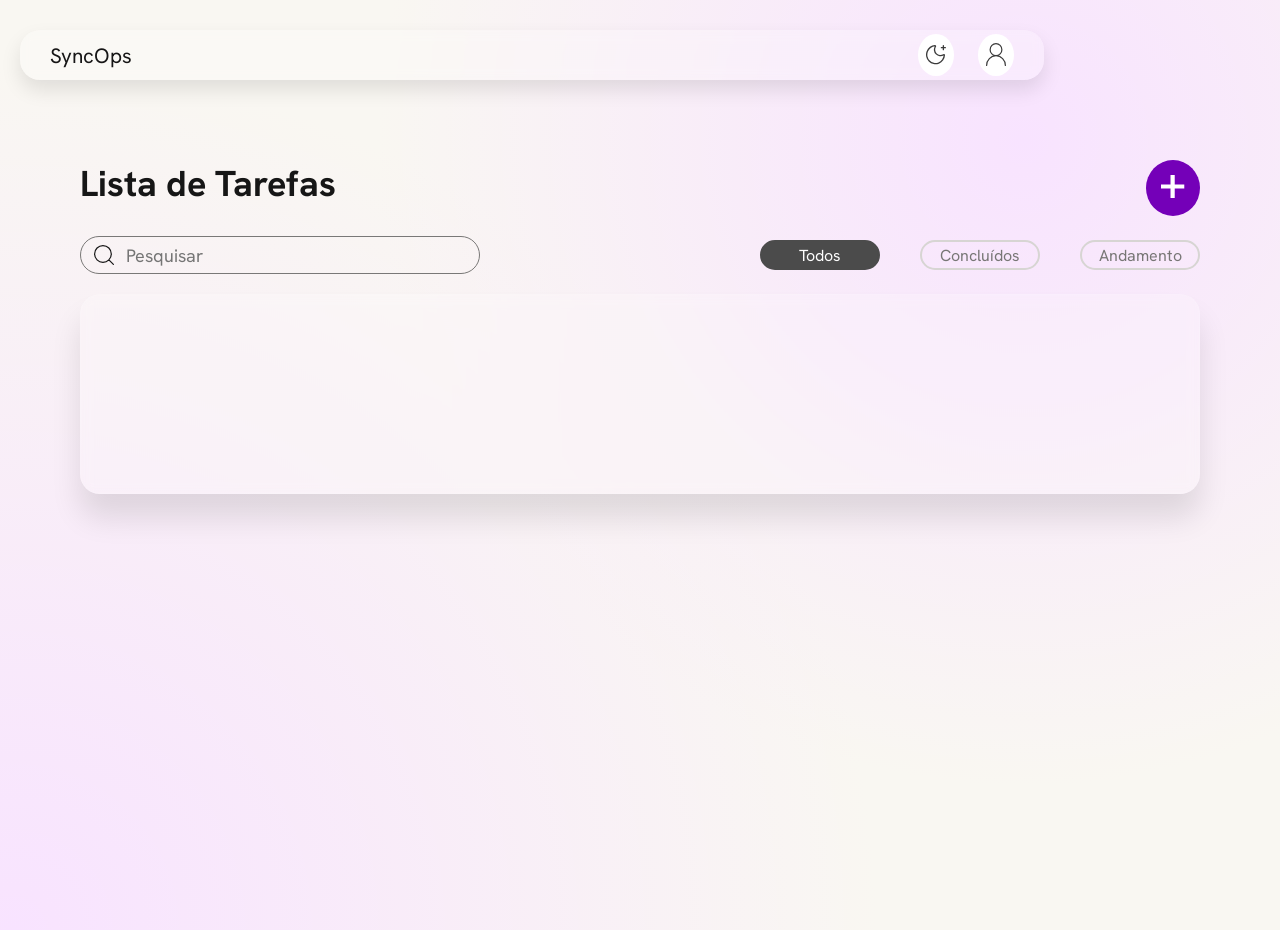
==== commit 390b622e: "fix: correções de layout e erros pontuais" ====
--- a/src/index.html
+++ b/src/index.html
@@ -13,13 +13,12 @@
      <!-- Fonte -->
      <link rel="preconnect" href="https://fonts.googleapis.com">
      <link rel="preconnect" href="https://fonts.gstatic.com" crossorigin>
-     <link href="https://fonts.googleapis.com/css2?family=Hanken+Grotesk:wght@400;500;600;700&display=swap"
-          rel="stylesheet">
-</head>
+     <link href="https://fonts.googleapis.com/css2?family=Hanken+Grotesk:wght@400;500;600;700&display=swap" rel="stylesheet">
+     </head>
 
 <body>
      <header>
-          <div class="logo-area"> <!-- Em aguardo da logo -->
+          <div class="logo-area"> <!-- Em aguardoa logo -->
                <p>
                     <a href="index.html">
                          SyncOps
@@ -49,9 +48,8 @@
           <section class="card-header">
                <div class="card-header-main">
                     <h2 class="title-h2">Lista de Tarefas</h2>
-                    <button id="btn-criar" onclick="window.location.href='/src/manager.html'" aria-label="Adicionar nova tarefa">
+                    <button id="btn-criar" aria-label="Adicionar nova tarefa">
                          <img src="assets/icons/adicionar.svg" alt="Ícone de 'mais'">
-                         
                     </button>
                </div>
 
@@ -59,8 +57,7 @@
                     <div class="buscar-wrapper">
                          <svg id="search-icon" viewBox="0 0 33 33" fill="none" xmlns="http://www.w3.org/2000/svg">
                               <path d="M32 32L24.5256 24.5256M28.5556 14.7778C28.5556 22.387 22.387 28.5556 14.7778 28.5556C7.16852 28.5556 1 22.387 1 14.7778C1 7.16852 7.16852 1 14.7778 1C22.387 1 28.5556 7.16852 28.5556 14.7778Z"
-                                   stroke="currentColor" stroke-width="2" stroke-linecap="round"
-                                   stroke-linejoin="round" />
+                                   stroke="currentColor" stroke-width="2" stroke-linecap="round" stroke-linejoin="round" />
                          </svg>
                          <input type="text" id="search-bar" placeholder="Pesquisar">
                     </div>
@@ -81,6 +78,8 @@
 </body>
 
 <script src="assets/js/storage.js"></script>
-<script src="assets/js/dashboard.js"></script>
+<script src="assets/js/barra-progresso.js"></script>
+<script src="assets/js/darkmode.js"></script>
+<script defer src="assets/js/dashboard.js"></script>
 
 </html>
--- a/src/assets/css/layout.css
+++ b/src/assets/css/layout.css
@@ -1,4 +1,4 @@
-/* ============================= */
+  /* ============================= */
   /*     HEADER                    */
   /* ============================= */
 
@@ -73,309 +73,294 @@
   /*     Main                      */
   /* ============================= */
 
-  main {
+main {
+  max-width: 1200px;
+  margin: 0 auto;
+  padding: 0 40px;
+  box-sizing: border-box;
+  width: 100%;
+}
+
+
+  /* ============================= */
+  /*     Dashboard Geral            */
+  /* ============================= */
+
+ #card-container {
+  max-width: 1200px;
+  margin: 20px auto;  
+  padding: 0 20px;
+  box-sizing: border-box;
+  justify-content: center;
+}
+
+  #card-grid {
+       display: grid;
+       grid-template-columns: repeat(auto-fill, minmax(300px, 1fr));
+       gap: 20px;
+       align-items: start;
+       width: 100%;
+       padding: 20px;
+       box-sizing: border-box;
+       justify-content: center;
+       align-content: center;
+  }
+
+  .card-content {
+       display: flex;
+       flex-direction: column;
+       gap: 16px;
+       padding: 24px;
+       height: auto;
+  }
+
+  .card-header {
+       width: 100%;
+       display: flex;
+       margin-top: 80px;
+       flex-direction: column;
+  }
+
+  .card-header-main {
+       display: flex;
+       justify-content: space-between;
+       flex-wrap: wrap;
+       gap: 12px;
+  }
+
+  .card-header-ferramentas {
+       display: flex;
+       margin-top: 20px;
+       flex-direction: row;
+       flex-wrap: wrap;
+       justify-content: space-between;
+       align-items: center;
+       gap: 12px;
+  }
+
+  #header-config {
+       display: flex;
+       justify-content: center;
+       gap: 10px;
+       flex-wrap: wrap;
+  }
+
+  #header-class {
+       display: flex;
+       margin: 40px 0px 20px 0px;
+       justify-content: center;
+       gap: 40px;
+       flex-wrap: wrap;
+  }
+
+  /* ============================= */
+  /*    Cards de Tasks             */
+  /* ============================= */
+
+  .card-tasks {
+       display: grid;
+       grid-template-columns: repeat(auto-fill, minmax(300px, 1fr));
+       gap: 20px;
+       align-items: start;
+       width: 100%;
+  }
+
+  #card-container {
        max-width: 100%;
-       height: 100vh;
-       width: 79vw;
-       margin-top: 40px;
-       justify-self: center;
-  }
-
-
-  /* ============================= */
-  /*     Dashboard Geral            */
-  /* ============================= */
-
-  .card-header {
-       max-width: 100%;
-       width: 79vw;
-       display: flex;
-       margin-top: 80px;
-       flex-direction: column;
-  }
-
-  .card-header-main {
-       display: flex;
-       justify-content: space-between;
-       border-bottom: 1px solid var(--componente-secundario);
-  }
-
-  .card-header-ferramentas {
-       display: flex;
+       height: auto;
+       min-height: 200px;
        margin-top: 20px;
-       /* max-width: 100%; */
-       /* width: 79vw; */
-       flex-direction: row;
-       justify-content: space-between;
-       align-items: center;
-       gap: 40px;
-  }
-
-  .filtro-grupo {
-       display: flex;
-       gap: 40px;
-  }
- #header-config {
-     display: flex;
-     justify-content: center;
-     gap: 10px;
-     
-  }
-
-  #header-class{
-       display: flex;
-       margin: 40px 0px 20px 0px;
-       justify-content: center;
-       gap: 240px;
-  }
-  .config-task1 {
-     display: flex;
-     flex-direction: column;
-     gap: 10px;
-  }
-  .config-task2 {
-     display: flex;
-     flex-direction: column;
-     gap: 10px;
-  }
-  .config-task3 {
-     display: flex;
-     flex-direction: column;
-     gap: 10px;
-  }
-
-  input {
-     padding: 12px;
-     border-radius: 8px;
-     border: 1px solid var(--componente-secundario);
-     width: 200px;
-  }
-
-/* ============================= */
-  /*     CARDS DE TASKS            */
-  /* ============================= */
-
-.card-tasks{
-       display: flex;
-       align-items: center;
-       gap: 20px;
-         flex-wrap: wrap;
-}
-  #card-container {
-     max-width: 100%;
-     height: 500px;
-     margin-top: 20px;
-     border-radius: 20px;
-
-
-       /* Efeito glass */
+       border-radius: 20px;
        background: rgba(255, 255, 255, 0.19);
-       border-radius: 16px;
        box-shadow: 0 24px 30px rgba(0, 0, 0, 0.106);
        backdrop-filter: blur(6px);
        -webkit-backdrop-filter: blur(6px);
        border: 1px solid rgba(255, 255, 255, 0.08);
   }
 
-  #card-grid {
-       display: grid;
-       grid-template-columns: repeat(3, 1fr);
+  /* ============================= */
+  /*    Descrição das Tasks        */
+  /* ============================= */
+
+  .created-tasks-container {
+       display: flex;
+       flex-direction: column;
+       align-items: center;
+       gap: 20px;
+       width: 100%;
+       max-width: 350px;
+       height: auto;
+       min-height: 300px;
+       margin: 30px 20px;
+       border-radius: 16px;
+       background: rgba(255, 255, 255, 0.19);
+       box-shadow: 0 24px 30px rgba(0, 0, 0, 0.106);
+       backdrop-filter: blur(6px);
+       -webkit-backdrop-filter: blur(6px);
+       border: 1px solid rgba(255, 255, 255, 0.08);
+  }
+
+  .tasks-list {
+       display: flex;
+       flex-direction: column;
+       width: 90%;
+       margin: 20px 0;
+       height: auto;
+       min-height: 200px;
+       border-radius: 20px;
+       gap: 20px;
+  }
+
+  #btn-add-task {
+       display: flex;
+       justify-content: center;
+       align-items: center;
        gap: 10px;
-       justify-content: center;
-  }
- /* ============================= */
-  /*     DESCRIÇÃO DAS TASKS       */
-  /* ============================= */
-.created-tasks-container {
-     display: flex;
-      flex-direction: column;
-      align-items: center;
-     gap: 20px;
-     width: 350px;
-     height: 480px;
-       margin: 30px 20px;
-       border-radius: 20px;
-
-        /* Efeito glass */
-     background: rgba(255, 255, 255, 0.19);
-     border-radius: 16px;
-     box-shadow: 0 24px 30px rgba(0, 0, 0, 0.106);
-     backdrop-filter: blur(6px);
-     -webkit-backdrop-filter: blur(6px);
-     border: 1px solid rgba(255, 255, 255, 0.08); 
-      
-  }
-  .tasks-list {
-   background-color: rosybrown;
-     display: flex;
-     flex-direction: column;
-   width: 300px;
-   margin: 20px 0px;
-     height: 340px;
-     border-radius: 20px;
-
-      gap: 20px;
-      
-  }
-  
+       width: 90%;
+       max-width: 280px;
+       height: 50px;
+       background-color: var(--cor-marca-principal);
+       border: transparent;
+       border-radius: 8px;
+       transition: all 0.3s;
+       color: white;
+       font-family: "Hanken Grotesk", sans-serif;
+       font-size: 16px;
+  }
+
   .task-details-container {
-     display: flex;
-     flex-direction: column;
-     gap: 8px;
-     width: 700px;
-     height: 480px;
-     padding: 12px;
-     border-radius: 8px;
-
-         /* Efeito glass */
-     background: rgba(255, 255, 255, 250);
-     border-radius: 16px;
-     box-shadow: 0 24px 30px rgba(0, 0, 0, 0.106);
-     backdrop-filter: blur(6px);
-     -webkit-backdrop-filter: blur(6px);
-     border: 1px solid rgba(255, 255, 255, 0.08); 
-      
-  }
+       display: flex;
+       flex-direction: column;
+       gap: 8px;
+       width: 100%;
+       max-width: 700px;
+       height: auto;
+       padding: 12px;
+       border-radius: 16px;
+       background: rgba(255, 255, 255, 250);
+       box-shadow: 0 24px 30px rgba(0, 0, 0, 0.106);
+       backdrop-filter: blur(6px);
+       -webkit-backdrop-filter: blur(6px);
+       border: 1px solid rgba(255, 255, 255, 0.08);
+  }
+
   .task-details-class {
-     display: flex;
-     justify-content: center;
-    align-items: center;
-     gap: 10px;
-
-  }
+       display: flex;
+       justify-content: center;
+       align-items: center;
+       gap: 10px;
+       flex-wrap: wrap;
+  }
+
   .task-details-input {
-     width: 110px;
-     height: 37px;
-  }
-
-  .priority-select-wrapper {
-     display: flex;
-     align-items: center;
-     gap: 10px;
-     background: rgba(255, 255, 255, 0.9);
-     border: 1.5px solid var(--toggle-bg);
-     border-radius: 12px;
-     padding: 8px 12px;
-     width: fit-content;
-  }
-
-  .priority-select-wrapper .priority-flag {
-     display: inline-block;
-     width: 10px;
-     height: 18px;
-     border-radius: 3px;
-     position: relative;
-     background: var(--prioridade-baixa-bg);
-  }
-
-  .priority-select-wrapper .priority-flag::after {
-     content: "";
-     position: absolute;
-     right: -8px;
-     top: 4px;
-     width: 8px;
-     height: 6px;
-     background: inherit;
-     clip-path: polygon(0 0, 100% 50%, 0 100%);
-  }
-
-  .priority-select-wrapper.alta .priority-flag {
-     background: var(--prioridade-alta-bg);
-  }
-
-  .priority-select-wrapper.media .priority-flag {
-     background: var(--prioridade-media-bg);
-  }
-
-  .priority-select-wrapper.baixa .priority-flag {
-     background: var(--prioridade-baixa-bg);
-  }
-
-  .priority-select {
-     border: none;
-     outline: none;
-     background: transparent;
-     color: var(--texto-principal);
-     font-family: 'Hanken Grotesk', sans-serif;
-     font-size: 0.95rem;
-     cursor: pointer;
-  }
-
-  .priority-select::-ms-expand {
-     display: none;
+       width: 110px;
+       height: 37px;
   }
 
   .description-task {
-    display: flex;
-    margin-top: 45px;
-     justify-content: center;
-     align-items: center;
-     flex-direction: column;
-     gap: 50px;
-  }
+       display: flex;
+       margin-top: 45px;
+       justify-content: center;
+       align-items: center;
+       flex-direction: column;
+       gap: 30px;
+  }
+
   .description-task-title {
-    width: 500px;
-      height: 80px;
-      text-align: center;
-      font-size: 20px;
-
-  }
-  .description-task-paragraph {
-    width: 580px;
-    height: 220px;
-    text-align: center;
-    font-size: 17px;
-  }
-
-/* ============================= */
-/*    Manager — Header Ações     */
-/* ============================= */
-
-.acoes-header {
-  display: flex;
-  align-items: center;
-  gap: 8px;
-  padding-bottom: 8px;
-}
-
-/* Título editável (contenteditable) */
-.title-h2[contenteditable="true"] {
-  outline: none;
-  border-radius: 6px;
-  padding: 2px 6px;
-  margin-left: -6px;
-  cursor: text;
-  transition: background 0.2s;
-}
-
-.title-h2[contenteditable="true"]:hover {
-  background-color: rgba(116, 0, 184, 0.06);
-}
-
-.title-h2[contenteditable="true"]:focus {
-  background-color: rgba(116, 0, 184, 0.08);
-  box-shadow: 0 0 0 2px rgba(116, 0, 184, 0.2);
-}
-
-
-/* ============================= */
-/*    Manager — Lista de Tasks   */
-/* ============================= */
-
-.tasks-list {
-  background-color: transparent;
-  overflow-y: auto;
-  overflow-x: hidden;
-  padding: 4px 8px;
-  scrollbar-width: thin;
-  scrollbar-color: var(--toggle-bg) transparent;
-}
-
-.tasks-list::-webkit-scrollbar {
-  width: 4px;
-}
-
-.tasks-list::-webkit-scrollbar-thumb {
-  background: var(--toggle-bg);
-  border-radius: 4px;
-}+       width: 100%;
+       max-width: 500px;
+       height: auto;
+       text-align: center;
+       font-size: clamp(16px, 2.5vw, 20px);
+  }
+
+  #description-task-paragraph {
+       width: 100%;
+       max-width: 580px;
+       height: auto;
+       text-align: center;
+       font-size: clamp(14px, 2vw, 17px);
+  }
+
+
+  /* ============================= */
+  /*    Media Queries              */
+  /* ============================= */
+
+
+  /* Dashboard */
+
+  @media (max-width: 925px) {
+       .card-header-ferramentas {
+            justify-content: center;
+       }
+  }
+
+  @media (max-width: 768px) {
+       .card-header {
+            max-width: 100%;
+       }
+
+       .buscar-wrapper {
+            max-width: 100%;
+       }
+
+       .filtro-grupo {
+            justify-content: center;
+            gap: 6px;
+       }
+
+       .btn-filtro {
+            font-size: var(--text-xs);
+            padding: 0 12px;
+       }
+
+       .card-tasks {
+            justify-content: center;
+       }
+
+       .created-tasks-container {
+            max-width: 100%;
+            margin: 20px 10px;
+       }
+  }
+
+  @media (max-width: 480px) {
+       .card {
+            width: 100%;
+            height: auto;
+       }
+
+       .card-content {
+            display: flex;
+            flex-direction: column;
+            justify-content: space-between;
+            padding: 24px;
+            height: 100%;
+            min-height: 220px;
+       }
+
+       .filtro-grupo {
+            gap: 6px;
+       }
+
+       .btn-filtro {
+            padding: 0 10px;
+            font-size: 11px;
+       }
+
+       #header-class {
+            gap: 20px;
+       }
+
+       .task-details-container {
+            max-width: 100%;
+       }
+
+       .description-task {
+            margin-top: 20px;
+            gap: 20px;
+       }
+
+
+  }
--- a/src/assets/css/components.css
+++ b/src/assets/css/components.css
@@ -1,4 +1,4 @@
-/* ============================= */
+  /* ============================= */
   /*    Botoes                     */
   /* ============================= */
 
@@ -10,7 +10,6 @@
        border-radius: 100%;
        border: transparent;
        transition: all 0.3s;
-       cursor: pointer;
   }
 
   #btn-criar img {
@@ -21,96 +20,132 @@
   #btn-criar:hover {
        background-color: rgb(137, 24, 243);
   }
-
+  /* Dashboard */
+
+  #btn-criar {
+     background-color: var(--cor-marca-principal);
+     padding: 15px;
+     border-radius: 100%;
+     border: transparent;
+     transition: all 0.3s;
+  }
+
+  #btn-criar img {
+     width: 24px;
+     height: auto;
+  }
+
+  #btn-criar:hover {
+     background-color: rgb(137, 24, 243);
+  }
+
+  
+  .filtro-grupo {
+     display: flex;
+     gap: 40px;
+     justify-content: space-around;
+
+  }
 
   .btn-filtro {
-       background-color: transparent;
-       width: 120px;
-       height: 30px;
-       border-radius: 20px;
-       border: 2px solid var(--toggle-bg);
-       font-size: var(--text-sm);
-       color: var(--texto-hierarquia-2);
-       font-weight: 400;
-       font-family: 'Hanken Grotesk', sans-serif;
-       transition: all 0.3s;
+     background-color: transparent;
+     width: 120px;
+     height: 30px;
+     border-radius: 20px;
+     border: 2px solid var(--toggle-bg);
+     font-size: var(--text-sm);
+     color: var(--texto-hierarquia-2);
+     font-weight: 400;
+     font-family: 'Hanken Grotesk', sans-serif;
+     transition: all 0.3s;
   }
 
   .btn-filtro:hover {
-       background-color: var(--toggle-bg);
+     background-color: var(--toggle-bg);
   }
 
   .btn-filtro.ativo {
-       background-color: var(--componente-bg-1);
-       border: 2px solid var(--componente-bg-1);
-       color: var(--texto-invertido);
-  }
-
-  .btn-filtro.ativo:hover {
-       background-color: var();
-  }
-  #btn-add-task {
-     display: flex;
-     justify-content: center;
-     align-items: center;
-     gap: 10px;
-     width: 280px;
-     height: 50px;
-     background-color: var(--cor-marca-principal);
-     border: transparent;
-     border-radius: 8px;
-     transition: all 0.3s;
-     color: white;
-      font-family: "Hanken Grotesk", sans-serif;
-      font-size: 16px;
-      cursor: pointer;
-  }
-
-
-
+     background-color: var(--componente-bg-1);
+     border: 2px solid var(--componente-bg-1);
+     color: var(--texto-invertido);
+  }
+
+    .btn-filtro.ativo:hover {
+     background-color: var();
+    }
+
+     /* Media Query */
+     @media (max-width: 1104px){
+          .filtro-grupo {
+               justify-content: center;
+               gap: 10px;
+          }
+
+          .btn-filtro {
+               width: 100px;
+               font-size:  var(--text-xs);
+          }
+          
+     }
+
+     @media (max-width: 762px){
+          .filtro-grupo {
+               justify-content: center;
+               gap: 10px;
+          }
+
+          .btn-filtro {
+               width: 80px;
+               font-size:  var(--text-xs);
+          }
+          
+     }
+
+
+    
   /* ============================= */
   /*    Search Bar                 */
   /* ============================= */
 
   .buscar-wrapper {
-       display: flex;
-       width: 100%;
-       align-items: center;
-       max-width: 400px;
-       height: 38px;
-       background-color: transparent;
-       border: 1px solid var(--componente-secundario);
-       border-radius: 20px;
-       padding: 10px 5px;
-       transition: border-color 0.3s ease;
-       gap: 12px;
-
+     display: flex;
+     width: 100%;
+     align-items: center;
+     max-width: 400px;
+     height: 38px;
+     background-color: transparent;
+     border: 1px solid var(--componente-secundario);
+     border-radius: 20px;
+     padding: 10px 5px;
+     transition: border-color 0.3s ease;
+     gap: 12px; 
+   
   }
 
   .buscar-wrapper:focus-within {
-       border-color: var(--cor-marca-principal);
-       box-shadow: 1px 3px 5px var(--cor-gradiente);
-       color: violet
-  }
-
-  #search-bar {
-       height: 30px;
-       max-width: 100%;
-       width: 200px;
-       flex: 1;
-       background-color: transparent;
-       border: none;
-       outline: none;
-       color: var(--texto-principal);
-       font-size: var(--text-base);
-       font-family: 'Hanken Grotesk', sans-serif;
-  }
-
-  #search-icon {
-       margin-left: 8px;
-       color: var(--texto-principal);
-       width: 20px;
-  }
+    border-color: var(--cor-marca-principal);
+    box-shadow: 1px 3px 5px var(--cor-gradiente);
+    color: violet
+}
+
+ #search-bar {
+     height: 30px;
+     max-width: 100%;
+     width: 200px;
+     flex: 1;
+     background-color: transparent;
+     border: none;
+     outline: none;
+     color: var(--texto-principal);
+     font-size: var(--text-base);
+     font-family: 'Hanken Grotesk', sans-serif;
+ }
+
+#search-icon {
+     margin-left: 8px;
+     color: var(--texto-principal);
+     width: 20px;
+ }
 
   #search-icon:focus {
        color: violet;
@@ -118,388 +153,277 @@
 
 
   /* ============================= */
-  /*    Cards                     */
-  /* ============================= */
-
-  .card {
-       max-width: 100%;
-       width: 378px;
-       height: 326px;
-       margin-bottom: 10px;
-       background-color: var(--botao-claro-bg);
-       /* box-shadow: 0px 2px 10px rgba(24, 1, 47, 0.212); */
-       border-radius: 5%;
-       outline: transparent;
-       transition: all 0.3s;
-       position: relative;
-  }
-
-  .card-content {
-       display: flex;
-       flex-direction: column;
-       justify-content: space-between;
-       height: 320px;
-       max-width: 100%;
-       padding: 40px;
-       overflow: hidden;
-       /* border: 1px solid; */
-  }
-
-  /* * Hover */
-  .card:hover {
-       box-shadow: var(--cor-gradiente) 10px 10px 50px;
-       outline: 3px solid var(--cor-gradiente);
-  }
-
-  .superior-grupo {
-       display: flex;
-       justify-content: space-between;
-  }
-
-  .card-titulo {
-       font-weight: 900;
-       max-width: 300px;
-       display: -webkit-box;
-       -webkit-line-clamp: 2;
-       -webkit-box-orient: vertical;
-       overflow: hidden;
-       text-overflow: ellipsis;
-       font-size: var(--text-xl);
-       color: var(--texto-alto-contraste);
-  }
-
-  .opcoes-icon {
-       display: flex;
-       gap: 4px;
-       align-items: center;
-       cursor: pointer;
-       padding: 4px;
-       flex-direction: column;
-  }
-
-  .opcoes-circulo {
-       width: 5px;
-       height: 5px;
-       border-radius: 50%;
-       background-color: var(--texto-hierarquia-3);
-  }
-
-  .card-status {
-       display: flex;
-       justify-content: space-around;
-       margin-top: 10px;
-  }
-
-  .card-data {
-       display: flex;
-       justify-content: space-between;
-       color: var(--texto-hierarquia-3);
-  }
-
-  /* * Submenu */
-  .submenu-grupo {
-       display: flex;
-       position: absolute;
-       flex-direction: column;
-       background-color: var(--botao-claro-bg);
-       color: var(--texto-alto-contraste);
-       padding: 20px;
-       border-radius: 10px;
-       box-shadow: var(--sombra-um);
-       gap: 12px;
-       right: 10px;
-       top: 80px;
-  }
-
-  .submenu-opts {
-       background-color: transparent;
-       border: none;
-       cursor: pointer;
-       font-family: 'Hanken Grotesk', sans-serif;
-       font-size: var(--text-xs);
-       font-weight: 500;
-       transition: all 0.2s;
-  }
-
-  /* * Hover Submenu */
-  .submenu-opts:hover {
-       color: var(--cor-marca-principal);
-  }
-
-
-  /* ============================= */
-  /*    Tags                      */
-  /* ============================= */
-
-  /*----- Nível de prioridade ----- */
-  .tag-prioridade.alta,
-  .tag-prioridade.media,
-  .tag-prioridade.baixa {
-       display: flex;
-       align-items: center;
-       gap: 10px;
-       width: 100px;
-       height: 26px;
-       font-size: var(--text-xs);
-       padding: 6px 12px;
-       border-radius: 10px;
-       font-weight: 700;
-       box-sizing: border-box
-  }
-
-  .tag-icone {
-       width: 14px;
-       flex-shrink: 0;
-       stroke-width: 3.2;
-       overflow: visible;
-  }
-
-  .alta {
-       background-color: var(--prioridade-alta-bg);
-       color: var(--prioridade-alta-texto);
-  }
-
-  .media {
-       background-color: var(--prioridade-media-bg);
-       color: var(--prioridade-media-texto);
-  }
-
-  .baixa {
-       background-color: var(--prioridade-baixa-bg);
-       color: var(--prioridade-baixa-texto);
-  }
-
-
-  /*----- Status de Andamento ----- */
-  .tag-progresso.andamento,
-  .tag-progresso.concluido,
-  .tag-progresso.nao-iniciada {
-       display: flex;
-       align-items: center;
-       gap: 10px;
-       width: 130px;
-       height: 26px;
-       font-size: var(--text-xs);
-       padding: 6px 12px;
-       border-radius: 10px;
-       font-weight: 700;
-       box-sizing: border-box
-  }
-
-  .tag-icone {
-       width: 14px;
-       flex-shrink: 0;
-       stroke-width: 3.2;
-       overflow: visible;
-  }
-
-  .andamento {
-       background-color: var(--status-andamento-bg);
-       color: var(--status-andamento-texto);
-  }
-
-  .concluido {
-       background-color: var(--status-concluido-bg);
-       color: var(--status-concluido-texto);
-  }
-
-  .nao-iniciada {
-       background-color: var(--status-nao-iniciado-bg);
-       color: var(--status-nao-iniciado-texto);
-  }
-
-
-/* ============================= */
-/*    Manager — Botões Ação      */
-/* ============================= */
-
-.btn-cancelar {
-  height: 36px;
-  padding: 0 18px;
-  border-radius: 8px;
-  border: 1.5px solid var(--toggle-bg);
-  background: transparent;
-  color: var(--texto-hierarquia-2);
+/*    Cards                      */
+/* ============================= */
+
+.card {
+  width: 100%;
+  max-width: 378px;
+  min-width: 260px;
+  height: auto;
+  min-height: 280px;
+  margin-bottom: 10px;
+  background-color: var(--botao-claro-bg);
+  border-radius: 5%;
+  outline: transparent;
+  transition: all 0.3s;
+  position: relative;
+}
+
+.card-content {
+  display: flex;
+  flex-direction: column;
+  justify-content: space-between;
+  height: 100%;
+  min-height: 280px;
+  max-width: 100%;
+  padding: 28px;
+  overflow: hidden;
+}
+
+.card:hover {
+  box-shadow: var(--cor-gradiente) 10px 10px 50px;
+  outline: 3px solid var(--cor-gradiente);
+}
+
+.superior-grupo {
+  display: flex;
+  justify-content: space-between;
+}
+
+.card-titulo {
+  font-weight: 900;
+  max-width: 100%;
+  display: -webkit-box;
+  -webkit-line-clamp: 2;
+  -webkit-box-orient: vertical;
+  overflow: hidden;
+  text-overflow: ellipsis;
+  font-size: var(--text-xl);
+  color: var(--texto-alto-contraste);
+}
+
+.opcoes-icon {
+  display: flex;
+  gap: 4px;
+  align-items: center;
+  cursor: pointer;
+  padding: 4px;
+  flex-direction: column;
+  flex-shrink: 0;
+}
+
+.opcoes-circulo {
+  width: 5px;
+  height: 5px;
+  border-radius: 50%;
+  background-color: var(--texto-hierarquia-3);
+}
+
+.card-status {
+  display: flex;
+  justify-content: flex-start;
+  gap: 8px;
+  flex-wrap: wrap;
+  margin-top: 10px;
+}
+
+.card-data {
+  display: flex;
+  justify-content: space-between;
+  flex-wrap: wrap;
+  gap: 4px;
+  color: var(--texto-hierarquia-3);
+  font-size: var(--text-xs);
+}
+
+/* Submenu */
+.submenu-grupo {
+  display: flex;
+  position: absolute;
+  flex-direction: column;
+  background-color: var(--botao-claro-bg);
+  color: var(--texto-alto-contraste);
+  padding: 20px;
+  border-radius: 10px;
+  box-shadow: var(--sombra-um);
+  gap: 12px;
+  right: 10px;
+  top: 80px;
+  z-index: 10;
+}
+
+.submenu-opts {
+  background-color: transparent;
+  border: none;
+  cursor: pointer;
   font-family: 'Hanken Grotesk', sans-serif;
-  font-size: var(--text-sm);
-  cursor: pointer;
+  font-size: var(--text-xs);
+  font-weight: 500;
   transition: all 0.2s;
 }
 
-.btn-cancelar:hover {
-  border-color: var(--prioridade-alta-bg);
-  color: var(--prioridade-alta-texto);
-  background-color: var(--prioridade-alta-bg);
-}
-
-.btn-salvar {
-  height: 36px;
-  padding: 0 20px;
-  border-radius: 8px;
-  border: transparent;
-  background-color: var(--cor-marca-principal);
-  color: #ffffff;
-  font-family: 'Hanken Grotesk', sans-serif;
-  font-size: var(--text-sm);
-  font-weight: 600;
-  cursor: pointer;
-  transition: all 0.2s;
-}
-
-.btn-salvar:hover {
-  background-color: rgb(137, 24, 243);
-}
-
-.btn-salvar:disabled {
-  opacity: 0.45;
-  cursor: not-allowed;
-}
-
-
-/* ============================= */
-/*    Manager — Task Item        */
-/* ============================= */
-
-.task-item {
+.submenu-opts:hover {
+  color: var(--cor-marca-principal);
+}
+
+
+/* ============================= */
+/*    Tags                       */
+/* ============================= */
+
+.tag-prioridade.alta,
+.tag-prioridade.media,
+.tag-prioridade.baixa,
+.tag-progresso.andamento,
+.tag-progresso.concluido,
+.tag-progresso.nao-iniciada {
   display: flex;
   align-items: center;
-  gap: 10px;
+  gap: 8px;
+  height: 26px;
+  font-size: var(--text-xs);
+  padding: 6px 10px;
+  border-radius: 10px;
+  font-weight: 700;
+  box-sizing: border-box;
+  white-space: nowrap;
+}
+
+.tag-icone {
+  width: 14px;
+  flex-shrink: 0;
+  stroke-width: 3.2;
+  overflow: visible;
+}
+
+.alta    { background-color: var(--prioridade-alta-bg);      color: var(--prioridade-alta-texto); }
+.media   { background-color: var(--prioridade-media-bg);     color: var(--prioridade-media-texto); }
+.baixa   { background-color: var(--prioridade-baixa-bg);     color: var(--prioridade-baixa-texto); }
+.andamento   { background-color: var(--status-andamento-bg);    color: var(--status-andamento-texto); }
+.concluido   { background-color: var(--status-concluido-bg);    color: var(--status-concluido-texto); }
+.nao-iniciada { background-color: var(--status-nao-iniciado-bg); color: var(--status-nao-iniciado-texto); }
+
+
+/* ============================= */
+/*    Barra de Progresso         */
+/* ============================= */
+
+.progresso-wrapper {
   width: 100%;
-  padding: 10px 12px;
-  border-radius: 10px;
-  background-color: rgba(255, 255, 255, 0.55);
-  border: 1.5px solid transparent;
-  cursor: pointer;
-  transition: background 0.2s, border-color 0.2s;
-  position: relative;
-}
-
-.task-item:hover {
-  background-color: rgba(255, 255, 255, 0.85);
-  border-color: var(--cor-gradiente);
-}
-
-.task-item-ativa {
-  background-color: #ffffff;
-  border-color: var(--cor-marca-principal);
-  box-shadow: 0 0 0 3px rgba(116, 0, 184, 0.08);
-}
-
-.task-item-numero {
-  font-size: var(--text-xs);
-  font-weight: 600;
-  color: var(--texto-hierarquia-2);
-  min-width: 20px;
-  font-variant-numeric: tabular-nums;
-  flex-shrink: 0;
-}
-
-.task-item-ativa .task-item-numero {
-  color: var(--cor-marca-principal);
-}
-
-.task-item-corpo {
-  flex: 1;
   display: flex;
   flex-direction: column;
   gap: 4px;
+  margin-bottom: 16px;
+}
+
+.progresso-label {
+  color: var(--texto-principal);
+  font-weight: 600;
+}
+
+.progresso-track {
+  background-color: var(--toggle-bg);
+  width: 100%;
+  height: 5px;
+  border-radius: 999px;
   overflow: hidden;
 }
 
-.task-item-titulo {
-  font-size: var(--text-sm);
-  font-weight: 500;
-  color: var(--texto-principal);
-  white-space: nowrap;
-  overflow: hidden;
-  text-overflow: ellipsis;
-}
-
-/* Badge de prioridade dentro do item — reusa .alta/.media/.baixa existentes */
-.task-item-prioridade {
-  font-size: 10px;
-  font-weight: 700;
-  padding: 2px 8px;
-  border-radius: 20px;
-  width: fit-content;
-  text-transform: capitalize;
-}
-
-/* Botão remover — só aparece no hover */
-.task-item-remover {
-  background: none;
-  border: none;
-  padding: 4px;
-  border-radius: 6px;
-  color: var(--texto-hierarquia-2);
-  cursor: pointer;
-  opacity: 0;
-  flex-shrink: 0;
-  display: flex;
-  align-items: center;
-  justify-content: center;
-  transition: opacity 0.15s, color 0.15s, background 0.15s;
-}
-
-.task-item:hover .task-item-remover {
-  opacity: 1;
-}
-
-.task-item-remover:hover {
-  color: var(--prioridade-alta-texto);
-  background-color: var(--prioridade-alta-bg);
-}
-
-.tasks-empty {
-  font-size: var(--text-xs);
-  color: var(--texto-hierarquia-2);
-  text-align: center;
-  line-height: 1.6;
-  padding: 32px 16px;
-}
-
-
-/* ============================= */
-/*    Manager — Inputs Detalhes  */
-/* ============================= */
-
-.description-task-title,
-.description-task-paragraph {
-  border: 1.5px solid var(--toggle-bg);
-  border-radius: 10px;
-  font-family: 'Hanken Grotesk', sans-serif;
-  color: var(--texto-principal);
-  background: transparent;
-  transition: border-color 0.2s, box-shadow 0.2s;
-  outline: none;
-}
-
-.description-task-title:focus,
-.description-task-paragraph:focus,
-.task-details-input:focus {
-  border-color: var(--cor-marca-principal);
-  box-shadow: 0 0 0 3px rgba(116, 0, 184, 0.1);
-}
-
-.description-task-title::placeholder,
-.description-task-paragraph::placeholder {
-  color: var(--texto-desabilitado);
-}
-
-
-/* ============================= */
-/*    Manager — Dark mode        */
-/* ============================= */
-
-:root.darkmode .task-item {
-  background-color: rgba(255, 255, 255, 0.04);
-}
-
-:root.darkmode .task-item:hover {
-  background-color: rgba(255, 255, 255, 0.09);
-}
-
-:root.darkmode .task-item-ativa {
-  background-color: rgba(168, 85, 247, 0.12);
-  border-color: var(--cor-marca-principal);
-}+.barra-preenchimento {
+  height: 5px;
+  width: 0%;
+  background-color: #5cb85c;
+  border-radius: 999px;
+  transition: width 0.4s ease;
+}
+
+ 
+ 
+/* ============================= */
+/*    Modal de Confirmação       */
+/* ============================= */
+ 
+.modal-overlay {
+     position: fixed;
+     inset: 0; /* shorthand para top/right/bottom/left: 0 */
+     background-color: rgba(0, 0, 0, 0.4);
+     display: flex;
+     align-items: center;
+     justify-content: center;
+     z-index: 1000;
+ 
+     /* Animação de entrada */
+     opacity: 0;
+     transition: opacity 0.2s ease;
+}
+ 
+.modal-overlay.visivel {
+     opacity: 1;
+}
+ 
+.modal-caixa {
+     background-color: var(--botao-claro-bg);
+     border-radius: 16px;
+     padding: 32px;
+     max-width: 420px;
+     width: 90%;
+     display: flex;
+     flex-direction: column;
+     gap: 12px;
+     box-shadow: var(--sombra-um);
+ 
+     /* Animação de entrada */
+     transform: translateY(12px);
+     transition: transform 0.2s ease;
+}
+ 
+.modal-overlay.visivel .modal-caixa {
+     transform: translateY(0);
+}
+ 
+.modal-titulo {
+     font-size: 1.1rem;
+     font-weight: 700;
+     color: var(--texto-principal);
+}
+ 
+.modal-descricao {
+     font-size: 0.9rem;
+     color: var(--texto-hierarquia-2);
+     line-height: 1.5;
+}
+ 
+.modal-acoes {
+     display: flex;
+     gap: 10px;
+     justify-content: flex-end;
+     margin-top: 8px;
+}
+ 
+.modal-btn {
+     padding: 8px 20px;
+     border-radius: 8px;
+     font-size: 0.875rem;
+     font-weight: 600;
+     cursor: pointer;
+     border: none;
+     transition: opacity 0.15s ease;
+}
+ 
+.modal-btn:hover {
+     opacity: 0.8;
+}
+ 
+.modal-btn.cancelar {
+     background-color: var(--toggle-bg);
+     color: var(--texto-principal);
+}
+ 
+.modal-btn.confirmar {
+     background-color: var(--prioridade-alta-bg);
+     color: var(--prioridade-alta-texto);
+}
+ #search-icon:focus {
+     color: violet; 
+     } 
--- a/src/assets/css/utilities.css
+++ b/src/assets/css/utilities.css
@@ -1,5 +1,6 @@
 .title-h2 {
      font-size: var(--text-3xl);
+     color: var(--texto-principal);
 }
 
 .invisible {
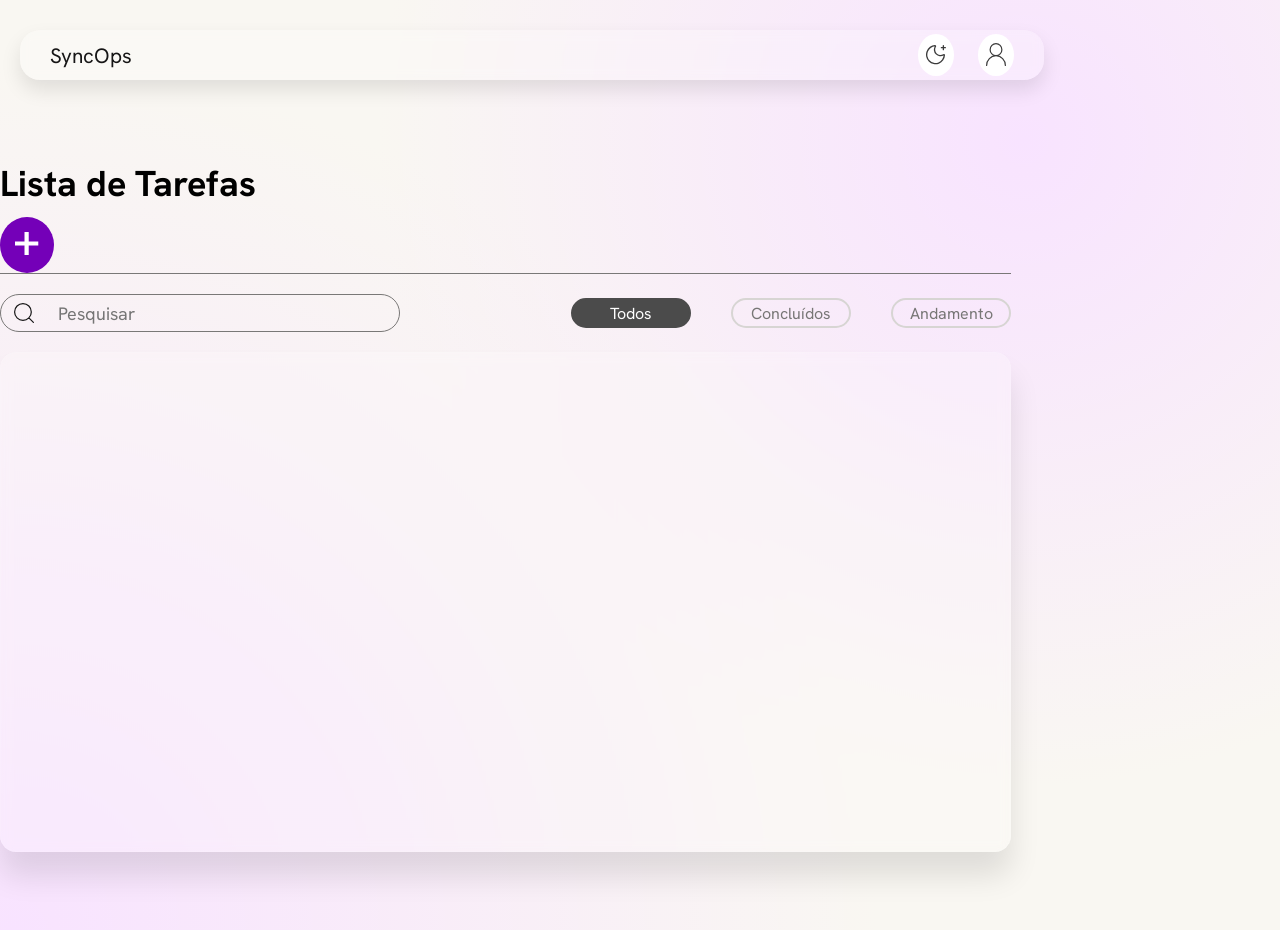
==== commit eab7ea66: "resolve merge conflicts with dev" ====
--- a/src/index.html
+++ b/src/index.html
@@ -48,8 +48,9 @@
           <section class="card-header">
                <div class="card-header-main">
                     <h2 class="title-h2">Lista de Tarefas</h2>
-                    <button id="btn-criar" aria-label="Adicionar nova tarefa">
+                    <button id="btn-criar" onclick="window.location.href='/src/manager.html'" aria-label="Adicionar nova tarefa">
                          <img src="assets/icons/adicionar.svg" alt="Ícone de 'mais'">
+                         
                     </button>
                </div>
 
@@ -63,9 +64,9 @@
                     </div>
 
                     <nav class="filtro-grupo" aria-label="Filtros de tarefas">
-                         <button class="btn-filtro ativo" id="filtro-todos">Todos</button>
-                         <button class="btn-filtro" id="filtro-concluidos">Concluídos</button>
-                         <button class="btn-filtro" id="filtro-andamento">Andamento</button>
+                         <button class="btn-filtro ativo" id="btn-filtro-tds">Todos</button>
+                         <button class="btn-filtro" id="btn-filtro-tds">Concluídos</button>
+                         <button class="btn-filtro" id="btn-filtro-tds">Andamento</button>
                     </nav>
                </div>
           </section>
@@ -80,6 +81,6 @@
 <script src="assets/js/storage.js"></script>
 <script src="assets/js/barra-progresso.js"></script>
 <script src="assets/js/darkmode.js"></script>
-<script defer src="assets/js/dashboard.js"></script>
+<script src="assets/js/dashboard.js"></script>
 
 </html>
--- a/src/assets/css/layout.css
+++ b/src/assets/css/layout.css
@@ -1,366 +1,547 @@
-  /* ============================= */
+/* ============================= */
   /*     HEADER                    */
   /* ============================= */
 
   header {
-       max-width: 100%;
-       width: 80%;
-       height: 50px;
+     max-width: 100%;
+     width: 80%;
+     height: 50px;
+     display: flex;
+     justify-content:space-between;
+     justify-self: center;
+     margin: 30px 20px 0px 20px;
+     padding: 0 30px 0px 30px;
+     position: sticky;
+
+     background: rgba(255, 255, 255, 0.232);
+     border-radius: 20px;
+     box-shadow: 0 10px 20px rgba(0, 0, 0, 0.1);
+     backdrop-filter: blur(6px);
+     -webkit-backdrop-filter: blur(6px);
+  }
+
+  .logo-area {
+     align-content: center;
+     font-size: 1.3em;
+     color: var(--texto-hierarquia-1);
+     text-decoration: none;
+  }
+
+   .logo-area {
+     align-content: center;
+     max-width: 100%;
+     width: 100px;
+  }
+
+   .logo-area a {  /* Placeholder */ 
+     align-content: center;
+     font-size: 1em;
+     color: var(--texto-principal);
+     text-decoration: none;
+  }
+
+  .header-acoes {
+     display: flex;
+     justify-content: space-around;
+     gap: 24px;
+     padding: 4px 0px 4px 0px;
+  }
+
+  .btn-header {
+     background-color: var(--botao-claro-bg);
+     border: transparent;
+     padding: 8px;
+     border-radius: 50%;
+     align-items: center;
+     display: flex;
+     transition: all 0.3s;
+  }
+  
+     #darkmode-icon,
+     #user-icon {
+       color: var(--texto-hierarquia-1);
+       width: 20px;
+    }
+  
+  .btn-header:hover {
+     background-color: var(--fundo-principal);
+  }
+
+
+   /* ============================= */
+  /*     Main                      */
+  /* ============================= */
+
+  main {
+     max-width: 100%;
+     width: 79vw;
+     margin-top: 40px;
+     justify-self: center;
+  }
+
+
+  /* ============================= */
+  /*     Dashboard Geral            */
+  /* ============================= */
+
+  .card-header {
+     max-width: 100%;
+     width: 79vw;
+     display: flex;
+     margin-top: 80px;
+     flex-direction: column;
+  }
+
+  .card-header-main {
+<<<<<<< HEAD
        display: flex;
        justify-content: space-between;
-       justify-self: center;
-       margin: 30px 20px 0px 20px;
-       padding: 0 30px 0px 30px;
-       position: sticky;
-
-       background: rgba(255, 255, 255, 0.232);
-       border-radius: 20px;
-       box-shadow: 0 10px 20px rgba(0, 0, 0, 0.1);
-       backdrop-filter: blur(6px);
-       -webkit-backdrop-filter: blur(6px);
-  }
-
-  .logo-area {
-       align-content: center;
-       font-size: 1.3em;
-       color: var(--texto-hierarquia-1);
-       text-decoration: none;
-  }
-
-  .logo-area {
-       align-content: center;
-       max-width: 100%;
-       width: 100px;
-  }
-
-  .logo-area a {
-       /* Placeholder */
-       align-content: center;
-       font-size: 1em;
-       color: var(--texto-principal);
-       text-decoration: none;
-  }
-
-  .header-acoes {
-       display: flex;
-       justify-content: space-around;
-       gap: 24px;
-       padding: 4px 0px 4px 0px;
-  }
-
-  .btn-header {
-       background-color: var(--botao-claro-bg);
-       border: transparent;
-       padding: 8px;
-       border-radius: 50%;
-       align-items: center;
-       display: flex;
-       transition: all 0.3s;
-  }
-
-  #darkmode-icon,
-  #user-icon {
-       color: var(--texto-hierarquia-1);
-       width: 20px;
-  }
-
-  .btn-header:hover {
-       background-color: var(--fundo-principal);
-  }
-
-
-  /* ============================= */
-  /*     Main                      */
-  /* ============================= */
-
-main {
-  max-width: 1200px;
-  margin: 0 auto;
-  padding: 0 40px;
-  box-sizing: border-box;
-  width: 100%;
-}
-
-
-  /* ============================= */
-  /*     Dashboard Geral            */
-  /* ============================= */
-
- #card-container {
-  max-width: 1200px;
-  margin: 20px auto;  
-  padding: 0 20px;
-  box-sizing: border-box;
-  justify-content: center;
-}
-
-  #card-grid {
-       display: grid;
-       grid-template-columns: repeat(auto-fill, minmax(300px, 1fr));
-       gap: 20px;
-       align-items: start;
-       width: 100%;
-       padding: 20px;
-       box-sizing: border-box;
-       justify-content: center;
-       align-content: center;
-  }
-
-  .card-content {
-       display: flex;
-       flex-direction: column;
-       gap: 16px;
-       padding: 24px;
-       height: auto;
-  }
-
-  .card-header {
-       width: 100%;
-       display: flex;
-       margin-top: 80px;
-       flex-direction: column;
-  }
-
-  .card-header-main {
-       display: flex;
-       justify-content: space-between;
-       flex-wrap: wrap;
-       gap: 12px;
+       border-bottom: 1px solid var(--componente-secundario);
+=======
+     display: flex;
+     justify-content: space-between;
+>>>>>>> origin/dev
   }
 
   .card-header-ferramentas {
-       display: flex;
-       margin-top: 20px;
-       flex-direction: row;
-       flex-wrap: wrap;
-       justify-content: space-between;
-       align-items: center;
-       gap: 12px;
-  }
-
+     display: flex;
+     margin-top: 20px;
+     /* max-width: 100%; */
+     /* width: 79vw; */
+     flex-direction: row;
+     justify-content: space-between;
+     align-items: center;
+     gap: 40px;
+  }
   #header-config {
-       display: flex;
-       justify-content: center;
-       gap: 10px;
-       flex-wrap: wrap;
-  }
-
-  #header-class {
+     display: flex;
+     justify-content: center;
+     gap: 10px;
+     
+  }
+
+  #header-class{
        display: flex;
        margin: 40px 0px 20px 0px;
        justify-content: center;
-       gap: 40px;
-       flex-wrap: wrap;
-  }
-
-  /* ============================= */
-  /*    Cards de Tasks             */
-  /* ============================= */
-
-  .card-tasks {
-       display: grid;
-       grid-template-columns: repeat(auto-fill, minmax(300px, 1fr));
+       gap: 240px;
+  }
+
+  input {
+     padding: 12px;
+     border-radius: 8px;
+     border: 1px solid var(--componente-secundario);
+     width: 200px;
+  }
+
+/* ============================= */
+  /*     CARDS DE TASKS            */
+  /* ============================= */
+
+.card-tasks{
+       display: flex;
+       align-items: center;
        gap: 20px;
-       align-items: start;
-       width: 100%;
-  }
-
+         flex-wrap: wrap;
+}
+
+/* ============================= */
+  /*     CARDS DE TASKS            */
+  /* ============================= */
+
+.card-tasks{
+       display: flex;
+       align-items: center;
+       gap: 20px;
+         flex-wrap: wrap;
+}
   #card-container {
-       max-width: 100%;
-       height: auto;
-       min-height: 200px;
-       margin-top: 20px;
+     max-width: 100%;
+     height: 500px;
+     margin-top: 20px;
+     border-radius: 20px;
+
+
+     /* Efeito glass */
+     background: rgba(255, 255, 255, 0.19);
+     border-radius: 16px;
+     box-shadow: 0 24px 30px rgba(0, 0, 0, 0.106);
+     backdrop-filter: blur(6px);
+     -webkit-backdrop-filter: blur(6px);
+     border: 1px solid rgba(255, 255, 255, 0.08); 
+  }
+  /* ============================= */
+  /*     DESCRIÇÃO DAS TASKS       */
+  /* ============================= */
+.created-tasks-container {
+     display: flex;
+      flex-direction: column;
+      align-items: center;
+     gap: 20px;
+     width: 350px;
+     height: 480px;
+       margin: 30px 20px;
        border-radius: 20px;
+
+        /* Efeito glass */
+     background: rgba(255, 255, 255, 0.19);
+     border-radius: 16px;
+     box-shadow: 0 24px 30px rgba(0, 0, 0, 0.106);
+     backdrop-filter: blur(6px);
+     -webkit-backdrop-filter: blur(6px);
+     border: 1px solid rgba(255, 255, 255, 0.08); 
+      
+  }
+  .tasks-list {
+   background-color: rosybrown;
+     display: flex;
+     flex-direction: column;
+   width: 300px;
+   margin: 20px 0px;
+     height: 340px;
+     border-radius: 20px;
+
+      gap: 20px;
+      
+  }
+  #btn-add-task {
+     display: flex;
+     justify-content: center;
+     align-items: center;
+     gap: 10px;
+     width: 280px;
+     height: 50px;
+     background-color: var(--cor-marca-principal);
+     border: transparent;
+     border-radius: 8px;
+     transition: all 0.3s;
+     color: white;
+      font-family: "Hanken Grotesk", sans-serif;
+      font-size: 16px;
+  }
+  .task-details-container {
+     display: flex;
+     flex-direction: column;
+     gap: 8px;
+     width: 700px;
+     height: 480px;
+     padding: 12px;
+     border-radius: 8px;
+
+         /* Efeito glass */
+     background: rgba(255, 255, 255, 250);
+     border-radius: 16px;
+     box-shadow: 0 24px 30px rgba(0, 0, 0, 0.106);
+     backdrop-filter: blur(6px);
+     -webkit-backdrop-filter: blur(6px);
+     border: 1px solid rgba(255, 255, 255, 0.08); 
+      
+  }
+  .task-details-class {
+     display: flex;
+     justify-content: center;
+    align-items: center;
+     gap: 10px;
+
+  }
+  .task-details-input {
+     width: 110px;
+     height: 37px;
+   
+  }
+  .description-task {
+    display: flex;
+    margin-top: 45px;
+     justify-content: center;
+     align-items: center;
+     flex-direction: column;
+     gap: 50px;
+  }
+  .description-task-title {
+    width: 500px;
+      height: 80px;
+      text-align: center;
+      font-size: 20px;
+
+  }
+  #description-task-paragraph {
+    width: 580px;
+    height: 220px;
+    text-align: center;
+    font-size: 17px;
+  }
+  
+
+
+  .filtro-grupo {
+     display: flex;
+     gap: 40px;
+  }
+ #header-config {
+     display: flex;
+     justify-content: center;
+     gap: 10px;
+     
+  }
+
+<<<<<<< HEAD
+  #header-class{
+       display: flex;
+       margin: 40px 0px 20px 0px;
+       justify-content: center;
+       gap: 240px;
+  }
+  .config-task1 {
+     display: flex;
+     flex-direction: column;
+     gap: 10px;
+  }
+  .config-task2 {
+     display: flex;
+     flex-direction: column;
+     gap: 10px;
+  }
+  .config-task3 {
+     display: flex;
+     flex-direction: column;
+     gap: 10px;
+  }
+
+  input {
+     padding: 12px;
+     border-radius: 8px;
+     border: 1px solid var(--componente-secundario);
+     width: 200px;
+  }
+
+/* ============================= */
+  /*     CARDS DE TASKS            */
+  /* ============================= */
+
+.card-tasks{
+       display: flex;
+       align-items: center;
+       gap: 20px;
+         flex-wrap: wrap;
+}
+  #card-container {
+     max-width: 100%;
+     height: 500px;
+     margin-top: 20px;
+     border-radius: 20px;
+
+
+       /* Efeito glass */
        background: rgba(255, 255, 255, 0.19);
+       border-radius: 16px;
        box-shadow: 0 24px 30px rgba(0, 0, 0, 0.106);
        backdrop-filter: blur(6px);
        -webkit-backdrop-filter: blur(6px);
        border: 1px solid rgba(255, 255, 255, 0.08);
   }
 
-  /* ============================= */
-  /*    Descrição das Tasks        */
-  /* ============================= */
-
-  .created-tasks-container {
-       display: flex;
-       flex-direction: column;
-       align-items: center;
-       gap: 20px;
-       width: 100%;
-       max-width: 350px;
-       height: auto;
-       min-height: 300px;
+  #card-grid {
+       display: grid;
+       grid-template-columns: repeat(3, 1fr);
+       gap: 10px;
+       justify-content: center;
+  }
+ /* ============================= */
+  /*     DESCRIÇÃO DAS TASKS       */
+  /* ============================= */
+.created-tasks-container {
+     display: flex;
+      flex-direction: column;
+      align-items: center;
+     gap: 20px;
+     width: 350px;
+     height: 480px;
        margin: 30px 20px;
-       border-radius: 16px;
-       background: rgba(255, 255, 255, 0.19);
-       box-shadow: 0 24px 30px rgba(0, 0, 0, 0.106);
-       backdrop-filter: blur(6px);
-       -webkit-backdrop-filter: blur(6px);
-       border: 1px solid rgba(255, 255, 255, 0.08);
-  }
-
+       border-radius: 20px;
+
+        /* Efeito glass */
+     background: rgba(255, 255, 255, 0.19);
+     border-radius: 16px;
+     box-shadow: 0 24px 30px rgba(0, 0, 0, 0.106);
+     backdrop-filter: blur(6px);
+     -webkit-backdrop-filter: blur(6px);
+     border: 1px solid rgba(255, 255, 255, 0.08); 
+      
+  }
   .tasks-list {
-       display: flex;
-       flex-direction: column;
-       width: 90%;
-       margin: 20px 0;
-       height: auto;
-       min-height: 200px;
-       border-radius: 20px;
-       gap: 20px;
-  }
-
-  #btn-add-task {
-       display: flex;
-       justify-content: center;
-       align-items: center;
-       gap: 10px;
-       width: 90%;
-       max-width: 280px;
-       height: 50px;
-       background-color: var(--cor-marca-principal);
-       border: transparent;
-       border-radius: 8px;
-       transition: all 0.3s;
-       color: white;
-       font-family: "Hanken Grotesk", sans-serif;
-       font-size: 16px;
-  }
-
+   background-color: rosybrown;
+     display: flex;
+     flex-direction: column;
+   width: 300px;
+   margin: 20px 0px;
+     height: 340px;
+     border-radius: 20px;
+
+      gap: 20px;
+      
+  }
+  
   .task-details-container {
-       display: flex;
-       flex-direction: column;
-       gap: 8px;
-       width: 100%;
-       max-width: 700px;
-       height: auto;
-       padding: 12px;
-       border-radius: 16px;
-       background: rgba(255, 255, 255, 250);
-       box-shadow: 0 24px 30px rgba(0, 0, 0, 0.106);
-       backdrop-filter: blur(6px);
-       -webkit-backdrop-filter: blur(6px);
-       border: 1px solid rgba(255, 255, 255, 0.08);
-  }
-
+     display: flex;
+     flex-direction: column;
+     gap: 8px;
+     width: 700px;
+     height: 480px;
+     padding: 12px;
+     border-radius: 8px;
+
+         /* Efeito glass */
+     background: rgba(255, 255, 255, 250);
+     border-radius: 16px;
+     box-shadow: 0 24px 30px rgba(0, 0, 0, 0.106);
+     backdrop-filter: blur(6px);
+     -webkit-backdrop-filter: blur(6px);
+     border: 1px solid rgba(255, 255, 255, 0.08); 
+      
+  }
   .task-details-class {
-       display: flex;
-       justify-content: center;
-       align-items: center;
-       gap: 10px;
-       flex-wrap: wrap;
-  }
-
+     display: flex;
+     justify-content: center;
+    align-items: center;
+     gap: 10px;
+
+  }
   .task-details-input {
-       width: 110px;
-       height: 37px;
+     width: 110px;
+     height: 37px;
+  }
+
+  .priority-select-wrapper {
+     display: flex;
+     align-items: center;
+     gap: 10px;
+     background: rgba(255, 255, 255, 0.9);
+     border: 1px solid var(--toggle-bg);
+     border-radius: 8px;
+     padding: 12px;
+     width: 200px;
+  }
+
+  .priority-select-wrapper .priority-flag {
+     display: flex;
+   margin-left: 53px;
+     width: 10px;
+     height: 18px;
+     border-radius: 3px;
+     font-size: 18px;
+     background: var(--prioridade-baixa-bg);
+  }
+
+  .priority-select-wrapper .priority-flag::after {
+     content: "";
+     position: absolute;
+     right: -8px;
+     top: 4px;
+     width: 8px;
+     height: 6px;
+     background: inherit;
+     clip-path: polygon(0 0, 100% 50%, 0 100%);
+  }
+
+  .priority-select-wrapper.alta .priority-flag {
+     background: var(--prioridade-alta-bg);
+     color: var(--prioridade-alta-texto);
+  }
+
+  .priority-select-wrapper.media .priority-flag {
+     background: var(--prioridade-media-bg);
+     color: var(--prioridade-media-texto);
+  }
+
+  .priority-select-wrapper.baixa .priority-flag {
+     background: var(--prioridade-baixa-bg);
+     color: var(--prioridade-baixa-texto);
+  }
+
+  .priority-select {
+     border: none;
+     outline: none;
+     background: transparent;
+     color: var(--texto-principal);
+     font-family: 'Hanken Grotesk', sans-serif;
+     font-size: 0.95rem;
+     cursor: pointer;
   }
 
   .description-task {
-       display: flex;
-       margin-top: 45px;
-       justify-content: center;
-       align-items: center;
-       flex-direction: column;
-       gap: 30px;
-  }
-
+    display: flex;
+    margin-top: 45px;
+     justify-content: center;
+     align-items: center;
+     flex-direction: column;
+     gap: 50px;
+  }
   .description-task-title {
-       width: 100%;
-       max-width: 500px;
-       height: auto;
-       text-align: center;
-       font-size: clamp(16px, 2.5vw, 20px);
-  }
-
-  #description-task-paragraph {
-       width: 100%;
-       max-width: 580px;
-       height: auto;
-       text-align: center;
-       font-size: clamp(14px, 2vw, 17px);
-  }
-
-
-  /* ============================= */
-  /*    Media Queries              */
-  /* ============================= */
-
-
-  /* Dashboard */
-
-  @media (max-width: 925px) {
-       .card-header-ferramentas {
-            justify-content: center;
-       }
-  }
-
-  @media (max-width: 768px) {
-       .card-header {
-            max-width: 100%;
-       }
-
-       .buscar-wrapper {
-            max-width: 100%;
-       }
-
-       .filtro-grupo {
-            justify-content: center;
-            gap: 6px;
-       }
-
-       .btn-filtro {
-            font-size: var(--text-xs);
-            padding: 0 12px;
-       }
-
-       .card-tasks {
-            justify-content: center;
-       }
-
-       .created-tasks-container {
-            max-width: 100%;
-            margin: 20px 10px;
-       }
-  }
-
-  @media (max-width: 480px) {
-       .card {
-            width: 100%;
-            height: auto;
-       }
-
-       .card-content {
-            display: flex;
-            flex-direction: column;
-            justify-content: space-between;
-            padding: 24px;
-            height: 100%;
-            min-height: 220px;
-       }
-
-       .filtro-grupo {
-            gap: 6px;
-       }
-
-       .btn-filtro {
-            padding: 0 10px;
-            font-size: 11px;
-       }
-
-       #header-class {
-            gap: 20px;
-       }
-
-       .task-details-container {
-            max-width: 100%;
-       }
-
-       .description-task {
-            margin-top: 20px;
-            gap: 20px;
-       }
-
-
-  }
+    width: 500px;
+      height: 80px;
+      text-align: center;
+      font-size: 20px;
+
+  }
+  .description-task-paragraph {
+    width: 580px;
+    height: 220px;
+    text-align: center;
+    font-size: 17px;
+  }
+
+/* ============================= */
+/*    Manager — Header Ações     */
+/* ============================= */
+
+.acoes-header {
+  display: flex;
+  align-items: center;
+  gap: 8px;
+  padding-bottom: 8px;
+}
+
+/* Título editável (contenteditable) */
+.title-h2[contenteditable="true"] {
+  outline: none;
+  border-radius: 6px;
+  padding: 2px 6px;
+  margin-left: -6px;
+  cursor: text;
+  transition: background 0.2s;
+}
+
+.title-h2[contenteditable="true"]:hover {
+  background-color: rgba(116, 0, 184, 0.06);
+}
+
+.title-h2[contenteditable="true"]:focus {
+  background-color: rgba(116, 0, 184, 0.08);
+  box-shadow: 0 0 0 2px rgba(116, 0, 184, 0.2);
+}
+
+
+/* ============================= */
+/*    Manager — Lista de Tasks   */
+/* ============================= */
+
+.tasks-list {
+  background-color: transparent;
+  overflow-y: auto;
+  overflow-x: hidden;
+  padding: 4px 8px;
+  scrollbar-width: thin;
+  scrollbar-color: var(--toggle-bg) transparent;
+}
+
+.tasks-list::-webkit-scrollbar {
+  width: 4px;
+}
+
+.tasks-list::-webkit-scrollbar-thumb {
+  background: var(--toggle-bg);
+  border-radius: 4px;
+}
+=======
+  
+>>>>>>> origin/dev
--- a/src/assets/css/components.css
+++ b/src/assets/css/components.css
@@ -1,4 +1,4 @@
-  /* ============================= */
+/* ============================= */
   /*    Botoes                     */
   /* ============================= */
 
@@ -10,6 +10,8 @@
        border-radius: 100%;
        border: transparent;
        transition: all 0.3s;
+       cursor: pointer;
+       margin-top: 10px;
   }
 
   #btn-criar img {
@@ -39,13 +41,6 @@
      background-color: rgb(137, 24, 243);
   }
 
-  
-  .filtro-grupo {
-     display: flex;
-     gap: 40px;
-     justify-content: space-around;
-
-  }
 
   .btn-filtro {
      background-color: transparent;
@@ -69,37 +64,26 @@
      border: 2px solid var(--componente-bg-1);
      color: var(--texto-invertido);
   }
+  #btn-add-task {
+     display: flex;
+     justify-content: center;
+     align-items: center;
+     gap: 10px;
+     width: 280px;
+     height: 50px;
+     background-color: var(--cor-marca-principal);
+     border: transparent;
+     border-radius: 8px;
+     transition: all 0.3s;
+     color: white;
+      font-family: "Hanken Grotesk", sans-serif;
+      font-size: 16px;
+      cursor: pointer;
+  }
 
     .btn-filtro.ativo:hover {
      background-color: var();
     }
-
-     /* Media Query */
-     @media (max-width: 1104px){
-          .filtro-grupo {
-               justify-content: center;
-               gap: 10px;
-          }
-
-          .btn-filtro {
-               width: 100px;
-               font-size:  var(--text-xs);
-          }
-          
-     }
-
-     @media (max-width: 762px){
-          .filtro-grupo {
-               justify-content: center;
-               gap: 10px;
-          }
-
-          .btn-filtro {
-               width: 80px;
-               font-size:  var(--text-xs);
-          }
-          
-     }
 
 
     
@@ -153,191 +137,440 @@
 
 
   /* ============================= */
-/*    Cards                      */
-/* ============================= */
-
-.card {
+  /*    Cards                     */
+  /* ============================= */
+
+  .card {
+       max-width: 100%;
+       width: 378px;
+       height: 326px;
+       margin-bottom: 10px;
+       background-color: var(--botao-claro-bg);
+       /* box-shadow: 0px 2px 10px rgba(24, 1, 47, 0.212); */
+       border-radius: 5%;
+       outline: transparent;
+       transition: all 0.3s;
+       position: relative;
+  }
+
+  .card-content {
+       display: flex;
+       flex-direction: column;
+       justify-content: space-between;
+       height: 320px;
+       max-width: 100%;
+       padding: 40px;
+       overflow: hidden;
+       /* border: 1px solid; */
+  }
+
+  /* * Hover */
+  .card:hover {
+       box-shadow: var(--cor-gradiente) 10px 10px 50px;
+       outline: 3px solid var(--cor-gradiente);
+  }
+
+  .superior-grupo {
+       display: flex;
+       justify-content: space-between;
+  }
+
+  .card-titulo {
+       font-weight: 900;
+       max-width: 300px;
+       display: -webkit-box;
+       -webkit-line-clamp: 2;
+       -webkit-box-orient: vertical;
+       overflow: hidden;
+       text-overflow: ellipsis;
+       font-size: var(--text-xl);
+       color: var(--texto-alto-contraste);
+  }
+
+  .opcoes-icon {
+       display: flex;
+       gap: 4px;
+       align-items: center;
+       cursor: pointer;
+       padding: 4px;
+       flex-direction: column;
+  }
+
+  .opcoes-circulo {
+       width: 5px;
+       height: 5px;
+       border-radius: 50%;
+       background-color: var(--texto-hierarquia-3);
+  }
+
+  .card-status {
+       display: flex;
+       justify-content: space-around;
+       margin-top: 10px;
+  }
+
+  .card-data {
+       display: flex;
+       justify-content: space-between;
+       color: var(--texto-hierarquia-3);
+  }
+
+  /* * Submenu */
+  .submenu-grupo {
+       display: flex;
+       position: absolute;
+       flex-direction: column;
+       background-color: var(--botao-claro-bg);
+       color: var(--texto-alto-contraste);
+       padding: 20px;
+       border-radius: 10px;
+       box-shadow: var(--sombra-um);
+       gap: 12px;
+       right: 10px;
+       top: 80px;
+  }
+
+  .submenu-opts {
+       background-color: transparent;
+       border: none;
+       cursor: pointer;
+       font-family: 'Hanken Grotesk', sans-serif;
+       font-size: var(--text-xs);
+       font-weight: 500;
+       transition: all 0.2s;
+  }
+
+  /* * Hover Submenu */
+  .submenu-opts:hover {
+       color: var(--cor-marca-principal);
+  }
+
+
+  /* ============================= */
+  /*    Tags                      */
+  /* ============================= */
+
+  /*----- Nível de prioridade ----- */
+  .tag-prioridade.alta,
+  .tag-prioridade.media,
+  .tag-prioridade.baixa {
+       display: flex;
+       align-items: center;
+       gap: 10px;
+       width: 100px;
+       height: 26px;
+       font-size: var(--text-xs);
+       padding: 6px 12px;
+       border-radius: 10px;
+       font-weight: 700;
+       box-sizing: border-box
+  }
+
+  .tag-icone {
+       width: 14px;
+       flex-shrink: 0;
+       stroke-width: 3.2;
+       overflow: visible;
+  }
+
+  .alta {
+       background-color: var(--prioridade-alta-bg);
+       color: var(--prioridade-alta-texto);
+  }
+
+  .media {
+       background-color: var(--prioridade-media-bg);
+       color: var(--prioridade-media-texto);
+  }
+
+  .baixa {
+       background-color: var(--prioridade-baixa-bg);
+       color: var(--prioridade-baixa-texto);
+  }
+
+
+  /*----- Status de Andamento ----- */
+  .tag-progresso.andamento,
+  .tag-progresso.concluido,
+  .tag-progresso.nao-iniciada {
+       display: flex;
+       align-items: center;
+       gap: 10px;
+       width: 130px;
+       height: 26px;
+       font-size: var(--text-xs);
+       padding: 6px 12px;
+       border-radius: 10px;
+       font-weight: 700;
+       box-sizing: border-box
+  }
+
+  .tag-icone {
+       width: 14px;
+       flex-shrink: 0;
+       stroke-width: 3.2;
+       overflow: visible;
+  }
+
+  .andamento {
+       background-color: var(--status-andamento-bg);
+       color: var(--status-andamento-texto);
+  }
+
+  .concluido {
+       background-color: var(--status-concluido-bg);
+       color: var(--status-concluido-texto);
+  }
+
+  .nao-iniciada {
+       background-color: var(--status-nao-iniciado-bg);
+       color: var(--status-nao-iniciado-texto);
+  }
+
+
+<<<<<<< HEAD
+/* ============================= */
+/*    Manager — Botões Ação      */
+/* ============================= */
+
+.btn-cancelar {
+  height: 36px;
+  padding: 0 18px;
+  border-radius: 8px;
+  border: 1.5px solid var(--toggle-bg);
+  background: transparent;
+  color: var(--texto-hierarquia-2);
+  font-family: 'Hanken Grotesk', sans-serif;
+  font-size: var(--text-sm);
+  cursor: pointer;
+  transition: all 0.2s;
+}
+
+.btn-cancelar:hover {
+  border-color: var(--prioridade-alta-bg);
+  color: var(--prioridade-alta-texto);
+  background-color: var(--prioridade-alta-bg);
+}
+
+.btn-salvar {
+  height: 36px;
+  padding: 0 20px;
+  border-radius: 8px;
+  border: transparent;
+  background-color: var(--cor-marca-principal);
+  color: #ffffff;
+  font-family: 'Hanken Grotesk', sans-serif;
+  font-size: var(--text-sm);
+  font-weight: 600;
+  cursor: pointer;
+  transition: all 0.2s;
+}
+
+.btn-salvar:hover {
+  background-color: rgb(137, 24, 243);
+}
+
+.btn-salvar:disabled {
+  opacity: 0.45;
+  cursor: not-allowed;
+}
+
+
+/* ============================= */
+/*    Manager — Task Item        */
+/* ============================= */
+
+.task-item {
+  display: flex;
+  align-items: center;
+  gap: 10px;
   width: 100%;
-  max-width: 378px;
-  min-width: 260px;
-  height: auto;
-  min-height: 280px;
-  margin-bottom: 10px;
-  background-color: var(--botao-claro-bg);
-  border-radius: 5%;
-  outline: transparent;
-  transition: all 0.3s;
+  padding: 10px 12px;
+  border-radius: 10px;
+  background-color: rgba(255, 255, 255, 0.55);
+  border: 1.5px solid transparent;
+  cursor: pointer;
+  transition: background 0.2s, border-color 0.2s;
   position: relative;
 }
 
-.card-content {
+.task-item:hover {
+  background-color: rgba(255, 255, 255, 0.85);
+  border-color: var(--cor-gradiente);
+}
+
+.task-item-ativa {
+  background-color: #ffffff;
+  border-color: var(--cor-marca-principal);
+  box-shadow: 0 0 0 3px rgba(116, 0, 184, 0.08);
+}
+
+.task-item-numero {
+  font-size: var(--text-xs);
+  font-weight: 600;
+  color: var(--texto-hierarquia-2);
+  min-width: 20px;
+  font-variant-numeric: tabular-nums;
+  flex-shrink: 0;
+}
+
+.task-item-ativa .task-item-numero {
+  color: var(--cor-marca-principal);
+}
+
+.task-item-corpo {
+  flex: 1;
   display: flex;
   flex-direction: column;
-  justify-content: space-between;
-  height: 100%;
-  min-height: 280px;
-  max-width: 100%;
-  padding: 28px;
+  gap: 4px;
   overflow: hidden;
 }
 
-.card:hover {
-  box-shadow: var(--cor-gradiente) 10px 10px 50px;
-  outline: 3px solid var(--cor-gradiente);
-}
-
-.superior-grupo {
-  display: flex;
-  justify-content: space-between;
-}
-
-.card-titulo {
-  font-weight: 900;
-  max-width: 100%;
-  display: -webkit-box;
-  -webkit-line-clamp: 2;
-  -webkit-box-orient: vertical;
+.task-item-titulo {
+  font-size: var(--text-sm);
+  font-weight: 500;
+  color: var(--texto-principal);
+  white-space: nowrap;
   overflow: hidden;
   text-overflow: ellipsis;
-  font-size: var(--text-xl);
-  color: var(--texto-alto-contraste);
-}
-
-.opcoes-icon {
-  display: flex;
-  gap: 4px;
-  align-items: center;
-  cursor: pointer;
-  padding: 4px;
-  flex-direction: column;
-  flex-shrink: 0;
-}
-
-.opcoes-circulo {
-  width: 5px;
-  height: 5px;
-  border-radius: 50%;
-  background-color: var(--texto-hierarquia-3);
-}
-
-.card-status {
-  display: flex;
-  justify-content: flex-start;
-  gap: 8px;
-  flex-wrap: wrap;
-  margin-top: 10px;
-}
-
-.card-data {
-  display: flex;
-  justify-content: space-between;
-  flex-wrap: wrap;
-  gap: 4px;
-  color: var(--texto-hierarquia-3);
-  font-size: var(--text-xs);
-}
-
-/* Submenu */
-.submenu-grupo {
-  display: flex;
-  position: absolute;
-  flex-direction: column;
-  background-color: var(--botao-claro-bg);
-  color: var(--texto-alto-contraste);
-  padding: 20px;
-  border-radius: 10px;
-  box-shadow: var(--sombra-um);
-  gap: 12px;
-  right: 10px;
-  top: 80px;
-  z-index: 10;
-}
-
-.submenu-opts {
-  background-color: transparent;
-  border: none;
-  cursor: pointer;
-  font-family: 'Hanken Grotesk', sans-serif;
-  font-size: var(--text-xs);
-  font-weight: 500;
-  transition: all 0.2s;
-}
-
-.submenu-opts:hover {
-  color: var(--cor-marca-principal);
-}
-
-
-/* ============================= */
-/*    Tags                       */
-/* ============================= */
-
-.tag-prioridade.alta,
-.tag-prioridade.media,
-.tag-prioridade.baixa,
-.tag-progresso.andamento,
-.tag-progresso.concluido,
-.tag-progresso.nao-iniciada {
+}
+
+.task-item-meta {
   display: flex;
   align-items: center;
   gap: 8px;
-  height: 26px;
+  flex-wrap: wrap;
+}
+
+.task-item-deadline {
+  font-size: 10px;
+  color: var(--texto-hierarquia-2);
+  background: rgba(0,0,0,0.04);
+  border-radius: 999px;
+  padding: 3px 8px;
+}
+
+/* Badge de prioridade dentro do item — reusa .alta/.media/.baixa existentes */
+.task-item-prioridade {
+  font-size: 10px;
+  font-weight: 700;
+  padding: 2px 8px;
+  border-radius: 20px;
+  width: fit-content;
+  text-transform: capitalize;
+}
+
+/* Botão remover — só aparece no hover */
+.task-item-remover {
+  background: none;
+  border: none;
+  padding: 4px;
+  border-radius: 6px;
+  color: var(--texto-hierarquia-2);
+  cursor: pointer;
+  opacity: 0;
+  flex-shrink: 0;
+  display: flex;
+  align-items: center;
+  justify-content: center;
+  transition: opacity 0.15s, color 0.15s, background 0.15s;
+}
+
+.task-item:hover .task-item-remover {
+  opacity: 1;
+}
+
+.task-item-remover:hover {
+  color: var(--prioridade-alta-texto);
+  background-color: var(--prioridade-alta-bg);
+}
+
+.tasks-empty {
   font-size: var(--text-xs);
-  padding: 6px 10px;
+  color: var(--texto-hierarquia-2);
+  text-align: center;
+  line-height: 1.6;
+  padding: 32px 16px;
+}
+
+
+/* ============================= */
+/*    Manager — Inputs Detalhes  */
+/* ============================= */
+
+.description-task-title,
+.description-task-paragraph {
+  border: 1.5px solid var(--toggle-bg);
   border-radius: 10px;
-  font-weight: 700;
-  box-sizing: border-box;
-  white-space: nowrap;
-}
-
-.tag-icone {
-  width: 14px;
-  flex-shrink: 0;
-  stroke-width: 3.2;
-  overflow: visible;
-}
-
-.alta    { background-color: var(--prioridade-alta-bg);      color: var(--prioridade-alta-texto); }
-.media   { background-color: var(--prioridade-media-bg);     color: var(--prioridade-media-texto); }
-.baixa   { background-color: var(--prioridade-baixa-bg);     color: var(--prioridade-baixa-texto); }
-.andamento   { background-color: var(--status-andamento-bg);    color: var(--status-andamento-texto); }
-.concluido   { background-color: var(--status-concluido-bg);    color: var(--status-concluido-texto); }
-.nao-iniciada { background-color: var(--status-nao-iniciado-bg); color: var(--status-nao-iniciado-texto); }
-
-
-/* ============================= */
+  font-family: 'Hanken Grotesk', sans-serif;
+  color: var(--texto-principal);
+  background: transparent;
+  transition: border-color 0.2s, box-shadow 0.2s;
+  outline: none;
+}
+
+.description-task-title:focus,
+.description-task-paragraph:focus,
+.task-details-input:focus {
+  border-color: var(--cor-marca-principal);
+  box-shadow: 0 0 0 3px rgba(116, 0, 184, 0.1);
+}
+
+.description-task-title::placeholder,
+.description-task-paragraph::placeholder {
+  color: var(--texto-desabilitado);
+}
+
+
+/* ============================= */
+/*    Manager — Dark mode        */
+/* ============================= */
+
+:root.darkmode .task-item {
+  background-color: rgba(255, 255, 255, 0.04);
+}
+
+:root.darkmode .task-item:hover {
+  background-color: rgba(255, 255, 255, 0.09);
+}
+
+:root.darkmode .task-item-ativa {
+  background-color: rgba(168, 85, 247, 0.12);
+  border-color: var(--cor-marca-principal);
+}
+=======
+  /* ============================= */
 /*    Barra de Progresso         */
 /* ============================= */
-
+ 
 .progresso-wrapper {
-  width: 100%;
-  display: flex;
-  flex-direction: column;
-  gap: 4px;
-  margin-bottom: 16px;
-}
-
+     width: 100%;
+     display: flex;
+     flex-direction: column;
+     gap: 4px;
+     margin-bottom: 30px;
+}
+ 
 .progresso-label {
-  color: var(--texto-principal);
-  font-weight: 600;
-}
-
+     color: var(--texto-principal);
+     font-weight: 600;
+}
+ 
 .progresso-track {
-  background-color: var(--toggle-bg);
-  width: 100%;
-  height: 5px;
-  border-radius: 999px;
-  overflow: hidden;
-}
-
+     background-color: var(--toggle-bg);
+     width: 100%;
+     height: 5px;
+     border-radius: 999px;
+     overflow: hidden;
+}
+ 
 .barra-preenchimento {
-  height: 5px;
-  width: 0%;
-  background-color: #5cb85c;
-  border-radius: 999px;
-  transition: width 0.4s ease;
-}
-
+     height: 5px;
+     width: 0%;
+     background-color: #5cb85c;
+     border-radius: 999px;
+     transition: width 0.4s ease;
+}
  
  
 /* ============================= */
@@ -427,3 +660,4 @@
  #search-icon:focus {
      color: violet; 
      } 
+>>>>>>> origin/dev
--- a/src/assets/css/utilities.css
+++ b/src/assets/css/utilities.css
@@ -1,6 +1,5 @@
 .title-h2 {
      font-size: var(--text-3xl);
-     color: var(--texto-principal);
 }
 
 .invisible {
@@ -8,4 +7,11 @@
 }
 .title-h4 {
   color:  #3A3A3A;
+<<<<<<< HEAD
 }
+=======
+}
+.title-h4 {
+  color:  #3A3A3A;
+}
+>>>>>>> origin/dev
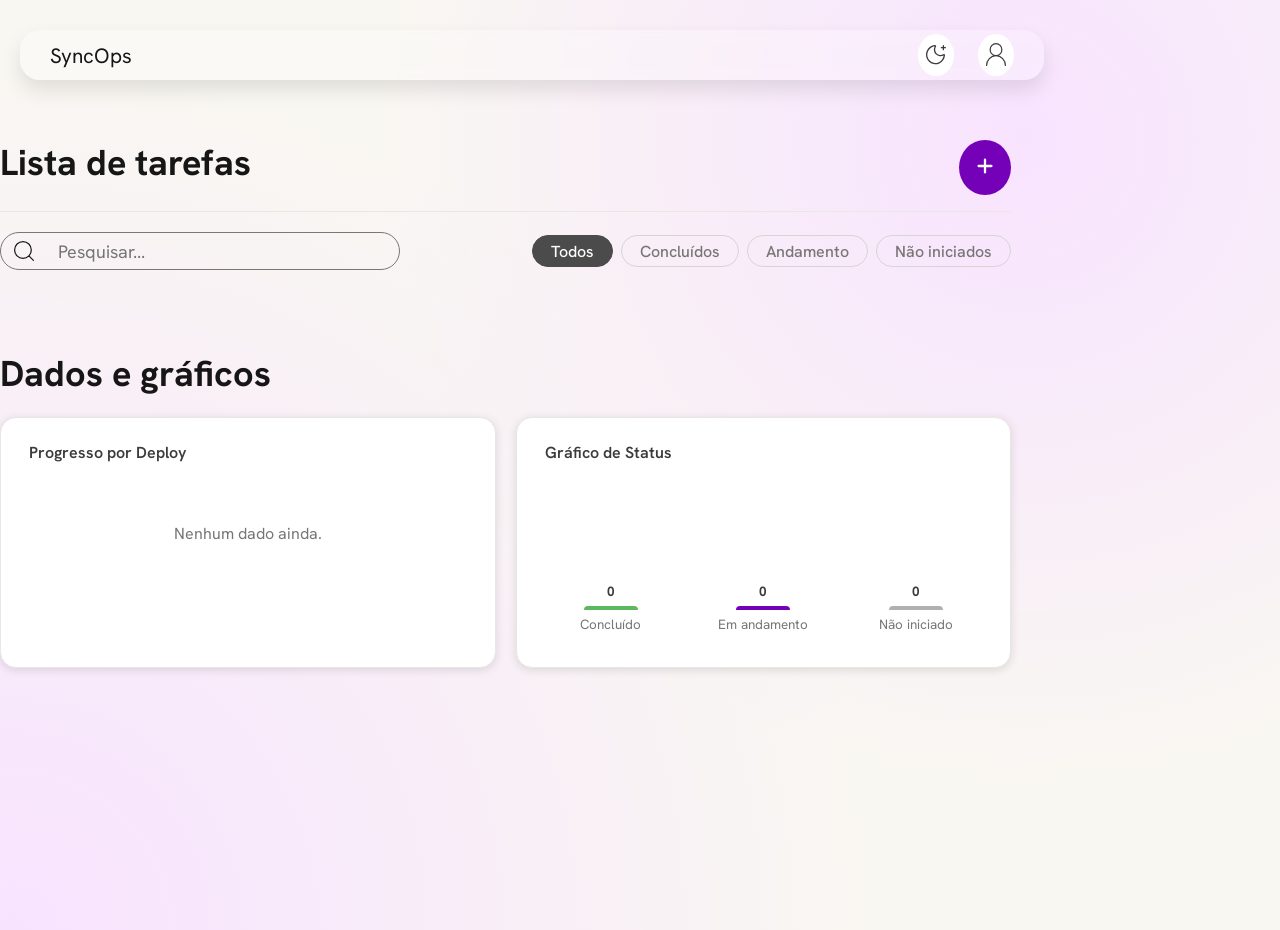
==== commit 6bc190f6: "proejto pronto" ====
--- a/src/index.html
+++ b/src/index.html
@@ -5,36 +5,27 @@
      <meta charset="UTF-8">
      <meta name="viewport" content="width=device-width, initial-scale=1.0">
      <title>SyncOps</title>
-     <!-- Conexão com todos os css -->
      <link rel="stylesheet" href="assets/css/base.css">
      <link rel="stylesheet" href="assets/css/layout.css">
      <link rel="stylesheet" href="assets/css/components.css">
      <link rel="stylesheet" href="assets/css/utilities.css">
-     <!-- Fonte -->
      <link rel="preconnect" href="https://fonts.googleapis.com">
      <link rel="preconnect" href="https://fonts.gstatic.com" crossorigin>
      <link href="https://fonts.googleapis.com/css2?family=Hanken+Grotesk:wght@400;500;600;700&display=swap" rel="stylesheet">
-     </head>
+</head>
 
 <body>
      <header>
-          <div class="logo-area"> <!-- Em aguardoa logo -->
-               <p>
-                    <a href="index.html">
-                         SyncOps
-                    </a>
-               </p>
+          <div class="logo-area">
+               <p><a href="index.html">SyncOps</a></p>
           </div>
-
           <div class="header-acoes">
                <button class="btn-header" id="btn-darkmode" aria-label="Ativar modo escuro">
                     <svg id="darkmode-icon" viewBox="0 0 30 29" fill="none" xmlns="http://www.w3.org/2000/svg">
                          <path d="M23.1059 3.99986H29M26.0529 1V6.99971M27.5044 15.2283C27.3663 17.8324 26.4901 20.34 24.9818 22.4481C23.4735 24.5561 21.3976 26.1743 19.005 27.107C16.6125 28.0398 14.0058 28.2471 11.5 27.704C8.99413 27.1609 6.6965 25.8906 4.8848 24.0466C3.07309 22.2027 1.82489 19.864 1.29107 17.3134C0.757254 14.7627 0.960674 12.1093 1.87674 9.67381C2.79282 7.23833 4.38232 5.12508 6.4531 3.58953C8.52389 2.05397 10.9873 1.16185 13.5456 1.021C14.1423 0.988 14.4547 1.71097 14.1379 2.22544C13.0783 3.95119 12.6246 5.99156 12.8508 8.01359C13.077 10.0356 13.9698 11.9199 15.3835 13.3589C16.7972 14.798 18.6484 15.7068 20.6348 15.937C22.6213 16.1673 24.6257 15.7055 26.3211 14.6268C26.828 14.3044 27.5368 14.6208 27.5044 15.2283Z"
                               stroke="currentColor" stroke-width="2" stroke-linecap="round" stroke-linejoin="round" />
                     </svg>
-
                </button>
-
                <button class="btn-header" aria-label="Icone com usuário">
                     <svg id="user-icon" viewBox="0 0 33 38" fill="none" xmlns="http://www.w3.org/2000/svg">
                          <path d="M16.5 21C21.8503 21 26.1875 16.5228 26.1875 11C26.1875 5.47715 21.8503 1 16.5 1C11.1497 1 6.8125 5.47715 6.8125 11C6.8125 16.5228 11.1497 21 16.5 21ZM16.5 21C20.6109 21 24.5533 22.6857 27.4602 25.6863C30.367 28.6869 32 32.7565 32 37M16.5 21C12.3891 21 8.44666 22.6857 5.53985 25.6863C2.63303 28.6869 1 32.7565 1 37"
@@ -45,42 +36,59 @@
      </header>
 
      <main>
-          <section class="card-header">
-               <div class="card-header-main">
-                    <h2 class="title-h2">Lista de Tarefas</h2>
-                    <button id="btn-criar" onclick="window.location.href='/src/manager.html'" aria-label="Adicionar nova tarefa">
-                         <img src="assets/icons/adicionar.svg" alt="Ícone de 'mais'">
-                         
+          <!-- Lista de tarefas -->
+          <section class="dashboard-section">
+               <div class="dash-section-header">
+                    <h2 class="title-h2">Lista de tarefas</h2>
+                    <button id="btn-save" onclick="window.location.href='manager.html'" aria-label="Adicionar nova tarefa">
+                         <svg viewBox="0 0 24 24" width="22" height="22" fill="none">
+                              <path d="M12 5v14M5 12h14" stroke="white" stroke-width="2.5" stroke-linecap="round"/>
+                         </svg>
                     </button>
                </div>
 
-               <div class="card-header-ferramentas">
+               <div class="dash-ferramentas">
                     <div class="buscar-wrapper">
                          <svg id="search-icon" viewBox="0 0 33 33" fill="none" xmlns="http://www.w3.org/2000/svg">
                               <path d="M32 32L24.5256 24.5256M28.5556 14.7778C28.5556 22.387 22.387 28.5556 14.7778 28.5556C7.16852 28.5556 1 22.387 1 14.7778C1 7.16852 7.16852 1 14.7778 1C22.387 1 28.5556 7.16852 28.5556 14.7778Z"
                                    stroke="currentColor" stroke-width="2" stroke-linecap="round" stroke-linejoin="round" />
                          </svg>
-                         <input type="text" id="search-bar" placeholder="Pesquisar">
+                         <input type="text" id="search-bar" placeholder="Pesquisar...">
                     </div>
+                    <nav class="filtro-grupo" aria-label="Filtros de tarefas">
+                         <button class="btn-filtro ativo" id="filtro-todos">Todos</button>
+                         <button class="btn-filtro" id="filtro-concluidos">Concluídos</button>
+                         <button class="btn-filtro" id="filtro-andamento">Andamento</button>
+                         <button class="btn-filtro" id="filtro-nao-iniciados">Não iniciados</button>
+                    </nav>
+               </div>
 
-                    <nav class="filtro-grupo" aria-label="Filtros de tarefas">
-                         <button class="btn-filtro ativo" id="btn-filtro-tds">Todos</button>
-                         <button class="btn-filtro" id="btn-filtro-tds">Concluídos</button>
-                         <button class="btn-filtro" id="btn-filtro-tds">Andamento</button>
-                    </nav>
+               <div id="card-container">
+                    <div id="card-grid"></div>
                </div>
           </section>
 
-          <section id="card-container">
-               <div id="card-grid">
+          <!-- Dados e gráficos -->
+          <section class="dashboard-section" id="secao-graficos">
+               <div class="dash-section-header" style="border-bottom: none; padding-bottom: 0;">
+                    <h2 class="title-h2">Dados e gráficos</h2>
+               </div>
+               <div class="graficos-grid">
+                    <div class="grafico-card">
+                         <h3 class="grafico-titulo">Progresso por Deploy</h3>
+                         <div class="grafico-area" id="grafico-progresso"></div>
+                    </div>
+                    <div class="grafico-card">
+                         <h3 class="grafico-titulo">Gráfico de Status</h3>
+                         <div class="grafico-area" id="grafico-status"></div>
+                    </div>
                </div>
           </section>
      </main>
+
+     <script src="assets/js/storage.js"></script>
+     <script src="assets/js/barra-progresso.js"></script>
+     <script src="assets/js/darkmode.js"></script>
+     <script src="assets/js/dashboard.js"></script>
 </body>
-
-<script src="assets/js/storage.js"></script>
-<script src="assets/js/barra-progresso.js"></script>
-<script src="assets/js/darkmode.js"></script>
-<script src="assets/js/dashboard.js"></script>
-
-</html>
+</html>
--- a/src/assets/css/base.css
+++ b/src/assets/css/base.css
@@ -161,25 +161,4 @@
           radial-gradient(circle at 80% 15%, var(--cor-gradiente), transparent 50%),
           radial-gradient(circle at 1% 100%, var(--cor-gradiente), transparent 55%),
           var(--fundo-principal);
-}
-
-
-  /* ============================= */
-  /*     RESET E BASE              */
-  /* ============================= */
-
-  * {
-     box-sizing: border-box;
-     margin: 0;
-     padding: 0;
-  }
-
-  body {
-     font-family: 'Hanken Grotesk', sans-serif;
-     min-height: 100vh;
-     min-height: 100vh;
-     background:
-          radial-gradient(circle at 80% 15%, var(--cor-gradiente), transparent 50%),
-          radial-gradient(circle at 1% 100%, var(--cor-gradiente), transparent 55%),
-          var(--fundo-principal);
-  }
+}
--- a/src/assets/css/layout.css
+++ b/src/assets/css/layout.css
@@ -3,462 +3,351 @@
   /* ============================= */
 
   header {
-     max-width: 100%;
-     width: 80%;
-     height: 50px;
-     display: flex;
-     justify-content:space-between;
-     justify-self: center;
-     margin: 30px 20px 0px 20px;
-     padding: 0 30px 0px 30px;
-     position: sticky;
-
-     background: rgba(255, 255, 255, 0.232);
-     border-radius: 20px;
-     box-shadow: 0 10px 20px rgba(0, 0, 0, 0.1);
-     backdrop-filter: blur(6px);
-     -webkit-backdrop-filter: blur(6px);
+       max-width: 100%;
+       width: 80%;
+       height: 50px;
+       display: flex;
+       justify-content: space-between;
+       justify-self: center;
+       margin: 30px 20px 0px 20px;
+       padding: 0 30px 0px 30px;
+       position: sticky;
+
+       background: rgba(255, 255, 255, 0.232);
+       border-radius: 20px;
+       box-shadow: 0 10px 20px rgba(0, 0, 0, 0.1);
+       backdrop-filter: blur(6px);
+       -webkit-backdrop-filter: blur(6px);
   }
 
   .logo-area {
-     align-content: center;
-     font-size: 1.3em;
-     color: var(--texto-hierarquia-1);
-     text-decoration: none;
-  }
-
-   .logo-area {
-     align-content: center;
-     max-width: 100%;
-     width: 100px;
-  }
-
-   .logo-area a {  /* Placeholder */ 
-     align-content: center;
-     font-size: 1em;
-     color: var(--texto-principal);
-     text-decoration: none;
+       align-content: center;
+       font-size: 1.3em;
+       color: var(--texto-hierarquia-1);
+       text-decoration: none;
+  }
+
+  .logo-area {
+       align-content: center;
+       max-width: 100%;
+       width: 100px;
+  }
+
+  .logo-area a {
+       align-content: center;
+       font-size: 1em;
+       color: var(--texto-principal);
+       text-decoration: none;
   }
 
   .header-acoes {
-     display: flex;
-     justify-content: space-around;
-     gap: 24px;
-     padding: 4px 0px 4px 0px;
+       display: flex;
+       justify-content: space-around;
+       gap: 24px;
+       padding: 4px 0px 4px 0px;
   }
 
   .btn-header {
-     background-color: var(--botao-claro-bg);
-     border: transparent;
-     padding: 8px;
-     border-radius: 50%;
-     align-items: center;
-     display: flex;
-     transition: all 0.3s;
-  }
-  
-     #darkmode-icon,
-     #user-icon {
+       background-color: var(--botao-claro-bg);
+       border: transparent;
+       padding: 8px;
+       border-radius: 50%;
+       align-items: center;
+       display: flex;
+       transition: all 0.3s;
+  }
+
+  #darkmode-icon,
+  #user-icon {
        color: var(--texto-hierarquia-1);
        width: 20px;
-    }
-  
+  }
+
   .btn-header:hover {
-     background-color: var(--fundo-principal);
-  }
-
-
-   /* ============================= */
+       background-color: var(--fundo-principal);
+  }
+
+
+  /* ============================= */
   /*     Main                      */
   /* ============================= */
 
   main {
-     max-width: 100%;
-     width: 79vw;
-     margin-top: 40px;
-     justify-self: center;
+       max-width: 100%;
+       width: 79vw;
+       margin-top: 40px;
+       justify-self: center;
+       padding-bottom: 40px;
   }
 
 
   /* ============================= */
-  /*     Dashboard Geral            */
+  /*     Dashboard                 */
   /* ============================= */
 
-  .card-header {
-     max-width: 100%;
-     width: 79vw;
-     display: flex;
-     margin-top: 80px;
-     flex-direction: column;
-  }
-
-  .card-header-main {
-<<<<<<< HEAD
+  .dashboard-section {
+       max-width: 100%;
+       width: 79vw;
+       margin: 0 auto;
+       padding-bottom: 60px;
+  }
+
+  .dashboard-section:first-of-type {
+       margin-top: 50px;
+  }
+
+  .dash-section-header {
        display: flex;
        justify-content: space-between;
-       border-bottom: 1px solid var(--componente-secundario);
-=======
+       align-items: center;
+       border-bottom: 1px solid var(--borda-separador);
+       padding-bottom: 16px;
+       margin-bottom: 20px;
+  }
+
+  .dash-ferramentas {
+       display: flex;
+       flex-direction: row;
+       justify-content: space-between;
+       align-items: center;
+       gap: 20px;
+       margin-bottom: 20px;
+       flex-wrap: wrap;
+  }
+
+  .filtro-grupo {
+       display: flex;
+       gap: 8px;
+       flex-wrap: wrap;
+  }
+
+  #card-container {
+       width: 100%;
+  }
+
+  #card-grid {
+       display: grid;
+       grid-template-columns: repeat(3, 1fr);
+       gap: 16px;
+  }
+
+  /* ============================= */
+  /*     Seção Gráficos            */
+  /* ============================= */
+
+  #secao-graficos {
+       margin-top: 0;
+  }
+
+  .graficos-grid {
+       display: grid;
+       grid-template-columns: 1fr 1fr;
+       gap: 20px;
+  }
+
+  .grafico-card {
+       background: var(--botao-claro-bg);
+       border-radius: 16px;
+       padding: 24px 28px;
+       box-shadow: var(--sombra-um);
+       border: 1px solid var(--borda-separador);
+  }
+
+  .grafico-titulo {
+       font-size: var(--text-sm);
+       font-weight: 600;
+       color: var(--texto-hierarquia-1);
+       margin-bottom: 20px;
+  }
+
+  .grafico-area {
+       width: 100%;
+       min-height: 160px;
+  }
+
+  .grafico-barra-h-item {
+       display: flex;
+       align-items: center;
+       gap: 10px;
+       margin-bottom: 14px;
+  }
+
+  .grafico-barra-h-label {
+       font-size: var(--text-xs);
+       color: var(--texto-hierarquia-2);
+       width: 90px;
+       flex-shrink: 0;
+       white-space: nowrap;
+       overflow: hidden;
+       text-overflow: ellipsis;
+  }
+
+  .grafico-barra-h-track {
+       flex: 1;
+       height: 22px;
+       background: var(--toggle-bg);
+       border-radius: 6px;
+       overflow: hidden;
+  }
+
+  .grafico-barra-h-fill {
+       height: 100%;
+       border-radius: 6px;
+       background: var(--cor-marca-principal);
+       transition: width 0.5s ease;
+       display: flex;
+       align-items: center;
+       justify-content: flex-end;
+       padding-right: 6px;
+  }
+
+  .grafico-barra-h-fill span {
+       font-size: 10px;
+       font-weight: 700;
+       color: white;
+  }
+
+  .grafico-barras-v {
+       display: flex;
+       align-items: flex-end;
+       gap: 20px;
+       height: 150px;
+       padding-top: 10px;
+  }
+
+  .grafico-barra-v-item {
+       display: flex;
+       flex-direction: column;
+       align-items: center;
+       gap: 6px;
+       flex: 1;
+  }
+
+  .grafico-barra-v-valor {
+       font-size: var(--text-xs);
+       font-weight: 700;
+       color: var(--texto-hierarquia-1);
+  }
+
+  .grafico-barra-v-track {
+       width: 100%;
+       max-width: 54px;
+       border-radius: 6px 6px 0 0;
+       transition: height 0.5s ease;
+       min-height: 4px;
+  }
+
+  .grafico-barra-v-label {
+       font-size: var(--text-xs);
+       color: var(--texto-hierarquia-2);
+       text-align: center;
+  }
+
+
+/* ============================= */
+/*     Manager — Card Header     */
+/* ============================= */
+
+.card-header {
+     margin-bottom: 30px;
+}
+
+.card-header-main {
      display: flex;
      justify-content: space-between;
->>>>>>> origin/dev
-  }
-
-  .card-header-ferramentas {
-     display: flex;
-     margin-top: 20px;
-     /* max-width: 100%; */
-     /* width: 79vw; */
-     flex-direction: row;
-     justify-content: space-between;
-     align-items: center;
-     gap: 40px;
-  }
-  #header-config {
+     align-items: flex-start;
+     padding-bottom: 20px;
+     border-bottom: 1px solid var(--borda-separador);
+}
+
+/* Botão de voltar */
+.btn-voltar {
+     display: flex;
+     align-items: center;
+     justify-content: center;
+     color: var(--texto-hierarquia-2);
+     text-decoration: none;
+     padding: 4px;
+     border-radius: 8px;
+     transition: color 0.2s, background 0.2s;
+     align-self: center;
+}
+
+.btn-voltar:hover {
+     color: var(--cor-marca-principal);
+     background: rgba(116, 0, 184, 0.06);
+}
+
+/* ============================= */
+/*     Manager — Config Nav      */
+/* ============================= */
+
+ #header-config {
      display: flex;
      justify-content: center;
      gap: 10px;
-     
-  }
-
-  #header-class{
-       display: flex;
-       margin: 40px 0px 20px 0px;
-       justify-content: center;
-       gap: 240px;
-  }
-
-  input {
+}
+
+/* Gap corrigido de 240px → 40px */
+#header-class {
+     display: flex;
+     margin-top: 20px;
+     margin-left: -30px;
+     justify-content: space-between;
+     gap: 240px;
+     align-items: center;
+}
+
+.config-task1,
+.config-task2,
+.config-task3 {
+     display: flex;
+     flex-direction: column;
+     gap: 10px;
+}
+
+/* Label padrão dos campos de config */
+#header-class label {
+     font-size: var(--text-sm);
+     font-weight: 500;
+     color: var(--texto-hierarquia-2);
+}
+
+/* ============================= */
+/*     Manager — Inputs          */
+/* ============================= */
+
+/* Input padrão global (mantido para compatibilidade) */
+input {
      padding: 12px;
      border-radius: 8px;
      border: 1px solid var(--componente-secundario);
      width: 200px;
-  }
-
-/* ============================= */
-  /*     CARDS DE TASKS            */
-  /* ============================= */
-
-.card-tasks{
-       display: flex;
-       align-items: center;
-       gap: 20px;
-         flex-wrap: wrap;
-}
-
-/* ============================= */
-  /*     CARDS DE TASKS            */
-  /* ============================= */
-
-.card-tasks{
-       display: flex;
-       align-items: center;
-       gap: 20px;
-         flex-wrap: wrap;
-}
-  #card-container {
-     max-width: 100%;
-     height: 500px;
-     margin-top: 20px;
-     border-radius: 20px;
-
-
-     /* Efeito glass */
-     background: rgba(255, 255, 255, 0.19);
-     border-radius: 16px;
-     box-shadow: 0 24px 30px rgba(0, 0, 0, 0.106);
-     backdrop-filter: blur(6px);
-     -webkit-backdrop-filter: blur(6px);
-     border: 1px solid rgba(255, 255, 255, 0.08); 
-  }
-  /* ============================= */
-  /*     DESCRIÇÃO DAS TASKS       */
-  /* ============================= */
-.created-tasks-container {
-     display: flex;
-      flex-direction: column;
-      align-items: center;
-     gap: 20px;
-     width: 350px;
-     height: 480px;
-       margin: 30px 20px;
-       border-radius: 20px;
-
-        /* Efeito glass */
-     background: rgba(255, 255, 255, 0.19);
-     border-radius: 16px;
-     box-shadow: 0 24px 30px rgba(0, 0, 0, 0.106);
-     backdrop-filter: blur(6px);
-     -webkit-backdrop-filter: blur(6px);
-     border: 1px solid rgba(255, 255, 255, 0.08); 
-      
-  }
-  .tasks-list {
-   background-color: rosybrown;
-     display: flex;
-     flex-direction: column;
-   width: 300px;
-   margin: 20px 0px;
-     height: 340px;
-     border-radius: 20px;
-
-      gap: 20px;
-      
-  }
-  #btn-add-task {
-     display: flex;
-     justify-content: center;
-     align-items: center;
-     gap: 10px;
-     width: 280px;
-     height: 50px;
-     background-color: var(--cor-marca-principal);
-     border: transparent;
-     border-radius: 8px;
-     transition: all 0.3s;
-     color: white;
-      font-family: "Hanken Grotesk", sans-serif;
-      font-size: 16px;
-  }
-  .task-details-container {
-     display: flex;
-     flex-direction: column;
-     gap: 8px;
-     width: 700px;
-     height: 480px;
-     padding: 12px;
-     border-radius: 8px;
-
-         /* Efeito glass */
-     background: rgba(255, 255, 255, 250);
-     border-radius: 16px;
-     box-shadow: 0 24px 30px rgba(0, 0, 0, 0.106);
-     backdrop-filter: blur(6px);
-     -webkit-backdrop-filter: blur(6px);
-     border: 1px solid rgba(255, 255, 255, 0.08); 
-      
-  }
-  .task-details-class {
-     display: flex;
-     justify-content: center;
-    align-items: center;
-     gap: 10px;
-
-  }
-  .task-details-input {
-     width: 110px;
-     height: 37px;
-   
-  }
-  .description-task {
-    display: flex;
-    margin-top: 45px;
-     justify-content: center;
-     align-items: center;
-     flex-direction: column;
-     gap: 50px;
-  }
-  .description-task-title {
-    width: 500px;
-      height: 80px;
-      text-align: center;
-      font-size: 20px;
-
-  }
-  #description-task-paragraph {
-    width: 580px;
-    height: 220px;
-    text-align: center;
-    font-size: 17px;
-  }
-  
-
-
-  .filtro-grupo {
-     display: flex;
-     gap: 40px;
-  }
- #header-config {
-     display: flex;
-     justify-content: center;
-     gap: 10px;
-     
-  }
-
-<<<<<<< HEAD
-  #header-class{
-       display: flex;
-       margin: 40px 0px 20px 0px;
-       justify-content: center;
-       gap: 240px;
-  }
-  .config-task1 {
-     display: flex;
-     flex-direction: column;
-     gap: 10px;
-  }
-  .config-task2 {
-     display: flex;
-     flex-direction: column;
-     gap: 10px;
-  }
-  .config-task3 {
-     display: flex;
-     flex-direction: column;
-     gap: 10px;
-  }
-
-  input {
-     padding: 12px;
-     border-radius: 8px;
-     border: 1px solid var(--componente-secundario);
-     width: 200px;
-  }
-
-/* ============================= */
-  /*     CARDS DE TASKS            */
-  /* ============================= */
-
-.card-tasks{
-       display: flex;
-       align-items: center;
-       gap: 20px;
-         flex-wrap: wrap;
-}
-  #card-container {
-     max-width: 100%;
-     height: 500px;
-     margin-top: 20px;
-     border-radius: 20px;
-
-
-       /* Efeito glass */
-       background: rgba(255, 255, 255, 0.19);
-       border-radius: 16px;
-       box-shadow: 0 24px 30px rgba(0, 0, 0, 0.106);
-       backdrop-filter: blur(6px);
-       -webkit-backdrop-filter: blur(6px);
-       border: 1px solid rgba(255, 255, 255, 0.08);
-  }
-
-  #card-grid {
-       display: grid;
-       grid-template-columns: repeat(3, 1fr);
-       gap: 10px;
-       justify-content: center;
-  }
- /* ============================= */
-  /*     DESCRIÇÃO DAS TASKS       */
-  /* ============================= */
-.created-tasks-container {
-     display: flex;
-      flex-direction: column;
-      align-items: center;
-     gap: 20px;
-     width: 350px;
-     height: 480px;
-       margin: 30px 20px;
-       border-radius: 20px;
-
-        /* Efeito glass */
-     background: rgba(255, 255, 255, 0.19);
-     border-radius: 16px;
-     box-shadow: 0 24px 30px rgba(0, 0, 0, 0.106);
-     backdrop-filter: blur(6px);
-     -webkit-backdrop-filter: blur(6px);
-     border: 1px solid rgba(255, 255, 255, 0.08); 
-      
-  }
-  .tasks-list {
-   background-color: rosybrown;
-     display: flex;
-     flex-direction: column;
-   width: 300px;
-   margin: 20px 0px;
-     height: 340px;
-     border-radius: 20px;
-
-      gap: 20px;
-      
-  }
-  
-  .task-details-container {
-     display: flex;
-     flex-direction: column;
-     gap: 8px;
-     width: 700px;
-     height: 480px;
-     padding: 12px;
-     border-radius: 8px;
-
-         /* Efeito glass */
-     background: rgba(255, 255, 255, 250);
-     border-radius: 16px;
-     box-shadow: 0 24px 30px rgba(0, 0, 0, 0.106);
-     backdrop-filter: blur(6px);
-     -webkit-backdrop-filter: blur(6px);
-     border: 1px solid rgba(255, 255, 255, 0.08); 
-      
-  }
-  .task-details-class {
-     display: flex;
-     justify-content: center;
-    align-items: center;
-     gap: 10px;
-
-  }
-  .task-details-input {
-     width: 110px;
-     height: 37px;
-  }
-
-  .priority-select-wrapper {
-     display: flex;
-     align-items: center;
-     gap: 10px;
-     background: rgba(255, 255, 255, 0.9);
+     background: transparent;
+     color: var(--texto-principal);
+     font-family: 'Hanken Grotesk', sans-serif;
+     font-size: var(--text-sm);
+     outline: none;
+}
+
+/* Select wrapper para "Área responsável" */
+.select-wrapper {
+     display: flex;
+     align-items: center;
+     background: rgba(var(--botao-claro-bg), 0.1);
      border: 1px solid var(--toggle-bg);
      border-radius: 8px;
-     padding: 12px;
+     padding: 10px 12px;
      width: 200px;
-  }
-
-  .priority-select-wrapper .priority-flag {
-     display: flex;
-   margin-left: 53px;
-     width: 10px;
-     height: 18px;
-     border-radius: 3px;
-     font-size: 18px;
-     background: var(--prioridade-baixa-bg);
-  }
-
-  .priority-select-wrapper .priority-flag::after {
-     content: "";
-     position: absolute;
-     right: -8px;
-     top: 4px;
-     width: 8px;
-     height: 6px;
-     background: inherit;
-     clip-path: polygon(0 0, 100% 50%, 0 100%);
-  }
-
-  .priority-select-wrapper.alta .priority-flag {
-     background: var(--prioridade-alta-bg);
-     color: var(--prioridade-alta-texto);
-  }
-
-  .priority-select-wrapper.media .priority-flag {
-     background: var(--prioridade-media-bg);
-     color: var(--prioridade-media-texto);
-  }
-
-  .priority-select-wrapper.baixa .priority-flag {
-     background: var(--prioridade-baixa-bg);
-     color: var(--prioridade-baixa-texto);
-  }
-
-  .priority-select {
+     cursor: pointer;
+     transition: border-color 0.2s;
+}
+
+.select-wrapper:focus-within {
+     border-color: var(--cor-marca-principal);
+}
+
+.select-wrapper select {
      border: none;
      outline: none;
      background: transparent;
@@ -466,82 +355,277 @@
      font-family: 'Hanken Grotesk', sans-serif;
      font-size: 0.95rem;
      cursor: pointer;
-  }
-
-  .description-task {
-    display: flex;
-    margin-top: 45px;
-     justify-content: center;
-     align-items: center;
+     width: 100%;
+}
+
+/* Wrapper para o input de data */
+.date-input-wrapper {
+     display: flex;
+     align-items: center;
+     background: var(--botao-claro-bg);
+     border: 1px solid var(--toggle-bg);
+     border-radius: 8px;
+     padding: 2px 12px;
+     width: 200px;
+     transition: border-color 0.2s;
+}
+
+.date-input-wrapper:focus-within {
+     border-color: var(--cor-marca-principal);
+}
+
+.date-input-wrapper input {
+     border: none;
+     border-radius: 0;
+     padding: 8px 0;
+     width: 100%;
+     background: transparent;
+}
+
+/* ============================= */
+/*     CARDS DE TASKS            */
+/* ============================= */
+
+.card-tasks {
+     display: flex;
+     align-items: flex-start;
+     gap: 20px;
+     flex-wrap: wrap;
+}
+
+/* ============================= */
+/*     Lista de Tasks (esquerda) */
+/* ============================= */
+
+.created-tasks-container {
+     display: flex;
      flex-direction: column;
-     gap: 50px;
-  }
-  .description-task-title {
-    width: 500px;
-      height: 80px;
-      text-align: center;
-      font-size: 20px;
-
-  }
-  .description-task-paragraph {
-    width: 580px;
-    height: 220px;
-    text-align: center;
-    font-size: 17px;
-  }
-
-/* ============================= */
-/*    Manager — Header Ações     */
+     align-items: center;
+     gap: 16px;
+     width: 350px;
+     min-height: 480px;
+     padding: 20px 12px;
+     border-radius: 20px;
+
+     background: rgba(255, 255, 255, 0.19);
+     box-shadow: 0 24px 30px rgba(0, 0, 0, 0.106);
+     backdrop-filter: blur(6px);
+     -webkit-backdrop-filter: blur(6px);
+     border: 1px solid rgba(255, 255, 255, 0.08);
+}
+
+.tasks-list {
+     background-color: transparent;
+     display: flex;
+     flex-direction: column;
+     width: 100%;
+     max-height: 370px;
+     border-radius: 12px;
+     gap: 4px;
+     overflow-y: auto;
+     overflow-x: hidden;
+     padding: 4px 4px;
+     scrollbar-width: thin;
+     scrollbar-color: var(--toggle-bg) transparent;
+}
+
+.tasks-list::-webkit-scrollbar {
+     width: 4px;
+}
+
+.tasks-list::-webkit-scrollbar-thumb {
+     background: var(--toggle-bg);
+     border-radius: 4px;
+}
+
+/* ============================= */
+/*   Painel de Detalhes (dir.)   */
+/* ============================= */
+
+.task-details-container {
+     display: flex;
+     flex-direction: column;
+     gap: 16px;
+     flex: 1;
+     min-width: 370px;
+     max-width: 730px;
+     min-height: 480px;
+     padding: 24px 28px;
+     border-radius: 16px;
+
+     background: var(--botao-claro-bg);
+     box-shadow: 0 24px 30px rgba(0, 0, 0, 0.106);
+     backdrop-filter: blur(6px);
+     -webkit-backdrop-filter: blur(6px);
+     border: 1px solid rgba(255, 255, 255, 0.08);
+}
+
+.task-details-class {
+     display: flex;
+     align-items: center;
+     gap: 12px;
+}
+
+/* ============================= */
+/*   Descrição da Task           */
+/* ============================= */
+
+.description-task {
+     display: flex;
+     flex-direction: column;
+     gap: 16px;
+     width: 100%;
+}
+
+.description-task-title {
+     width: 100%;
+     padding: 14px 18px;
+     border-radius: 10px;
+     border: 1.5px solid var(--borda-separador);
+     background-color: var(--fundo-principal);
+     font-family: 'Hanken Grotesk', sans-serif;
+     font-size: 1.2rem;
+     font-weight: 600;
+     text-align: center;
+     color: var(--texto-principal);
+     height: auto;
+     outline: none;
+     transition: border-color 0.2s;
+}
+
+.description-task-title:focus {
+     border-color: var(--cor-marca-principal);
+}
+
+.description-task-textarea-wrapper {
+     position: relative;
+     width: 100%;
+}
+
+.description-task-paragraph {
+     width: 100%;
+     padding: 14px 18px;
+     border-radius: 10px;
+     border: 1.5px solid var(--borda-separador);
+     background-color: var(--fundo-principal);
+     font-family: 'Hanken Grotesk', sans-serif;
+     font-size: 0.95rem;
+     color: var(--texto-principal);
+     resize: none;
+     height: 200px;
+     outline: none;
+     transition: border-color 0.2s;
+     line-height: 1.6;
+}
+
+.description-task-paragraph:focus {
+     border-color: var(--cor-marca-principal);
+}
+
+.descricao-count-wrapper {
+     text-align: right;
+     margin-top: 6px;
+     color: var(--texto-hierarquia-2);
+     font-size: 0.875rem;
+}
+
+/* ============================= */
+/*   Manager — Ações no Header   */
 /* ============================= */
 
 .acoes-header {
-  display: flex;
-  align-items: center;
-  gap: 8px;
-  padding-bottom: 8px;
-}
-
-/* Título editável (contenteditable) */
+     display: flex;
+     align-items: center;
+     gap: 10px;
+     padding-bottom: 8px;
+}
+
 .title-h2[contenteditable="true"] {
-  outline: none;
-  border-radius: 6px;
-  padding: 2px 6px;
-  margin-left: -6px;
-  cursor: text;
-  transition: background 0.2s;
+     outline: none;
+     border-radius: 6px;
+     padding: 2px 6px;
+     margin-left: -6px;
+     cursor: text;
+     transition: background 0.2s;
 }
 
 .title-h2[contenteditable="true"]:hover {
-  background-color: rgba(116, 0, 184, 0.06);
+     background-color: rgba(116, 0, 184, 0.06);
 }
 
 .title-h2[contenteditable="true"]:focus {
-  background-color: rgba(116, 0, 184, 0.08);
-  box-shadow: 0 0 0 2px rgba(116, 0, 184, 0.2);
-}
-
-
-/* ============================= */
-/*    Manager — Lista de Tasks   */
-/* ============================= */
-
-.tasks-list {
-  background-color: transparent;
-  overflow-y: auto;
-  overflow-x: hidden;
-  padding: 4px 8px;
-  scrollbar-width: thin;
-  scrollbar-color: var(--toggle-bg) transparent;
-}
-
-.tasks-list::-webkit-scrollbar {
-  width: 4px;
-}
-
-.tasks-list::-webkit-scrollbar-thumb {
-  background: var(--toggle-bg);
-  border-radius: 4px;
-}
-=======
-  
->>>>>>> origin/dev
+     background-color: rgba(116, 0, 184, 0.08);
+     box-shadow: 0 0 0 2px rgba(116, 0, 184, 0.2);
+}
+
+/* ============================= */
+/*   Priority Select Wrapper     */
+/* ============================= */
+
+.priority-select-wrapper {
+     display: flex;
+     align-items: center;
+     gap: 10px;
+     background: var(--botao-claro-bg);
+     border: 1px solid var(--toggle-bg);
+     border-radius: 8px;
+     padding: 10px 12px;
+     width: 170px;
+     transition: border-color 0.2s;
+}
+
+.priority-select-wrapper:focus-within {
+     border-color: var(--cor-marca-principal);
+}
+
+.priority-select-wrapper .priority-flag {
+     display: flex;
+     position: relative;
+     width: 10px;
+     height: 16px;
+     border-radius: 2px;
+     font-size: 16px;
+     background: var(--prioridade-baixa-bg);
+     flex-shrink: 0;
+}
+
+.priority-select-wrapper .priority-flag::after {
+     content: "";
+     position: absolute;
+     right: -7px;
+     top: 3px;
+     width: 7px;
+     height: 5px;
+     background: inherit;
+     clip-path: polygon(0 0, 100% 50%, 0 100%);
+}
+
+.priority-select-wrapper.alta .priority-flag {
+     background: var(--prioridade-alta-bg);
+}
+
+.priority-select-wrapper.media .priority-flag {
+     background: var(--prioridade-media-bg);
+}
+
+.priority-select-wrapper.baixa .priority-flag {
+     background: var(--prioridade-baixa-bg);
+}
+
+.priority-select {
+     border: none;
+     outline: none;
+     background: transparent;
+     color: var(--texto-principal);
+     font-family: 'Hanken Grotesk', sans-serif;
+     font-size: 0.95rem;
+     cursor: pointer;
+     flex: 1;
+}
+:root.darkmode {
+  /* ... variáveis existentes ... */
+  --sombra-um: rgba(0, 0, 0, 0.4) 0px 2px 8px 0px;
+}
+:root.darkmode header {
+  background: rgba(30, 30, 30, 0.5);
+}
--- a/src/assets/css/components.css
+++ b/src/assets/css/components.css
@@ -4,7 +4,7 @@
 
   /* ---------- Dashboard --------- */
 
-  #btn-criar {
+  #btn-save {
        background-color: var(--cor-marca-principal);
        padding: 15px;
        border-radius: 100%;
@@ -14,79 +14,69 @@
        margin-top: 10px;
   }
 
-  #btn-criar img {
+  #btn-save img {
        width: 24px;
        height: auto;
   }
 
-  #btn-criar:hover {
+  #btn-save:hover {
        background-color: rgb(137, 24, 243);
   }
-  /* Dashboard */
-
-  #btn-criar {
-     background-color: var(--cor-marca-principal);
-     padding: 15px;
-     border-radius: 100%;
-     border: transparent;
-     transition: all 0.3s;
-  }
-
-  #btn-criar img {
-     width: 24px;
-     height: auto;
-  }
-
-  #btn-criar:hover {
-     background-color: rgb(137, 24, 243);
-  }
+
 
 
   .btn-filtro {
      background-color: transparent;
-     width: 120px;
-     height: 30px;
+     height: 32px;
+     padding: 0 18px;
      border-radius: 20px;
-     border: 2px solid var(--toggle-bg);
+     border: 1.5px solid var(--toggle-bg);
      font-size: var(--text-sm);
      color: var(--texto-hierarquia-2);
-     font-weight: 400;
+     font-weight: 500;
      font-family: 'Hanken Grotesk', sans-serif;
-     transition: all 0.3s;
+     transition: all 0.2s;
+     cursor: pointer;
+     white-space: nowrap;
   }
 
   .btn-filtro:hover {
      background-color: var(--toggle-bg);
+     color: var(--texto-principal);
   }
 
   .btn-filtro.ativo {
      background-color: var(--componente-bg-1);
-     border: 2px solid var(--componente-bg-1);
+     border: 1.5px solid var(--componente-bg-1);
      color: var(--texto-invertido);
   }
+
+  .btn-filtro.ativo:hover {
+     background-color: var(--componente-bg-1);
+  }
+
   #btn-add-task {
      display: flex;
      justify-content: center;
      align-items: center;
      gap: 10px;
-     width: 280px;
-     height: 50px;
+     width: 260px;
+     height: 46px;
      background-color: var(--cor-marca-principal);
      border: transparent;
      border-radius: 8px;
      transition: all 0.3s;
      color: white;
-      font-family: "Hanken Grotesk", sans-serif;
-      font-size: 16px;
-      cursor: pointer;
-  }
-
-    .btn-filtro.ativo:hover {
-     background-color: var();
-    }
-
-
-    
+     font-family: "Hanken Grotesk", sans-serif;
+     font-size: 16px;
+     cursor: pointer;
+     flex-shrink: 0;
+  }
+
+  #btn-add-task:hover {
+     background-color: rgb(137, 24, 243);
+  }
+
   /* ============================= */
   /*    Search Bar                 */
   /* ============================= */
@@ -102,17 +92,16 @@
      border-radius: 20px;
      padding: 10px 5px;
      transition: border-color 0.3s ease;
-     gap: 12px; 
-   
+     gap: 12px;
   }
 
   .buscar-wrapper:focus-within {
     border-color: var(--cor-marca-principal);
     box-shadow: 1px 3px 5px var(--cor-gradiente);
-    color: violet
-}
-
- #search-bar {
+    color: violet;
+  }
+
+  #search-bar {
      height: 30px;
      max-width: 100%;
      width: 200px;
@@ -123,21 +112,21 @@
      color: var(--texto-principal);
      font-size: var(--text-base);
      font-family: 'Hanken Grotesk', sans-serif;
- }
-
-#search-icon {
+  }
+
+  #search-icon {
      margin-left: 8px;
      color: var(--texto-principal);
      width: 20px;
- }
+  }
 
   #search-icon:focus {
-       color: violet;
-  }
-
-
-  /* ============================= */
-  /*    Cards                     */
+     color: violet;
+  }
+
+
+  /* ============================= */
+  /*    Cards                      */
   /* ============================= */
 
   .card {
@@ -146,7 +135,6 @@
        height: 326px;
        margin-bottom: 10px;
        background-color: var(--botao-claro-bg);
-       /* box-shadow: 0px 2px 10px rgba(24, 1, 47, 0.212); */
        border-radius: 5%;
        outline: transparent;
        transition: all 0.3s;
@@ -161,10 +149,8 @@
        max-width: 100%;
        padding: 40px;
        overflow: hidden;
-       /* border: 1px solid; */
-  }
-
-  /* * Hover */
+  }
+
   .card:hover {
        box-shadow: var(--cor-gradiente) 10px 10px 50px;
        outline: 3px solid var(--cor-gradiente);
@@ -197,8 +183,8 @@
   }
 
   .opcoes-circulo {
-       width: 5px;
-       height: 5px;
+       width: 4px;
+       height: 4px;
        border-radius: 50%;
        background-color: var(--texto-hierarquia-3);
   }
@@ -215,7 +201,7 @@
        color: var(--texto-hierarquia-3);
   }
 
-  /* * Submenu */
+  /* Submenu */
   .submenu-grupo {
        display: flex;
        position: absolute;
@@ -240,17 +226,15 @@
        transition: all 0.2s;
   }
 
-  /* * Hover Submenu */
   .submenu-opts:hover {
        color: var(--cor-marca-principal);
   }
 
 
   /* ============================= */
-  /*    Tags                      */
-  /* ============================= */
-
-  /*----- Nível de prioridade ----- */
+  /*    Tags                       */
+  /* ============================= */
+
   .tag-prioridade.alta,
   .tag-prioridade.media,
   .tag-prioridade.baixa {
@@ -263,7 +247,7 @@
        padding: 6px 12px;
        border-radius: 10px;
        font-weight: 700;
-       box-sizing: border-box
+       box-sizing: border-box;
   }
 
   .tag-icone {
@@ -288,8 +272,6 @@
        color: var(--prioridade-baixa-texto);
   }
 
-
-  /*----- Status de Andamento ----- */
   .tag-progresso.andamento,
   .tag-progresso.concluido,
   .tag-progresso.nao-iniciada {
@@ -302,14 +284,7 @@
        padding: 6px 12px;
        border-radius: 10px;
        font-weight: 700;
-       box-sizing: border-box
-  }
-
-  .tag-icone {
-       width: 14px;
-       flex-shrink: 0;
-       stroke-width: 3.2;
-       overflow: visible;
+       box-sizing: border-box;
   }
 
   .andamento {
@@ -328,336 +303,429 @@
   }
 
 
-<<<<<<< HEAD
+  /* ============================= */
+  /*    Barra de Progresso         */
+  /* ============================= */
+
+  .progresso-wrapper {
+       width: 100%;
+       display: flex;
+       flex-direction: column;
+       gap: 4px;
+       margin-bottom: 30px;
+  }
+
+  .progresso-label {
+       color: var(--texto-principal);
+       font-weight: 600;
+  }
+
+  .progresso-track {
+       background-color: var(--toggle-bg);
+       width: 100%;
+       height: 5px;
+       border-radius: 999px;
+       overflow: hidden;
+  }
+
+  .barra-preenchimento {
+       height: 5px;
+       width: 0%;
+       background-color: #5cb85c;
+       border-radius: 999px;
+       transition: width 0.4s ease;
+  }
+
+
+  /* ============================= */
+  /*    Modal de Confirmação       */
+  /* ============================= */
+
+  .modal-overlay {
+       position: fixed;
+       inset: 0;
+       background-color: rgba(0, 0, 0, 0.4);
+       display: flex;
+       align-items: center;
+       justify-content: center;
+       z-index: 1000;
+       opacity: 0;
+       transition: opacity 0.2s ease;
+  }
+
+  .modal-overlay.visivel {
+       opacity: 1;
+  }
+
+  .modal-caixa {
+       background-color: var(--botao-claro-bg);
+       border-radius: 16px;
+       padding: 32px;
+       max-width: 420px;
+       width: 90%;
+       display: flex;
+       flex-direction: column;
+       gap: 12px;
+       box-shadow: var(--sombra-um);
+       transform: translateY(12px);
+       transition: transform 0.2s ease;
+  }
+
+  .modal-overlay.visivel .modal-caixa {
+       transform: translateY(0);
+  }
+
+  .modal-titulo {
+       font-size: 1.1rem;
+       font-weight: 700;
+       color: var(--texto-principal);
+  }
+
+  .modal-descricao {
+       font-size: 0.9rem;
+       color: var(--texto-hierarquia-2);
+       line-height: 1.5;
+  }
+
+  .modal-acoes {
+       display: flex;
+       gap: 10px;
+       justify-content: flex-end;
+       margin-top: 8px;
+  }
+
+  .modal-btn {
+       padding: 8px 20px;
+       border-radius: 8px;
+       font-size: 0.875rem;
+       font-weight: 600;
+       cursor: pointer;
+       border: none;
+       transition: opacity 0.15s ease;
+  }
+
+  .modal-btn:hover {
+       opacity: 0.8;
+  }
+
+  .modal-btn.cancelar {
+       background-color: var(--toggle-bg);
+       color: var(--texto-principal);
+  }
+
+  .modal-btn.confirmar {
+       background-color: var(--prioridade-alta-bg);
+       color: var(--prioridade-alta-texto);
+  }
+
+
+  /* ============================= */
+  /*   Modal de Detalhes           */
+  /* ============================= */
+
+  .modal-det-caixa {
+       max-width: 620px;
+       width: 94%;
+       max-height: 88vh;
+       overflow-y: auto;
+       border-radius: 20px;
+       padding: 32px 36px;
+       display: flex;
+       flex-direction: column;
+       gap: 20px;
+       scrollbar-width: thin;
+       scrollbar-color: var(--toggle-bg) transparent;
+  }
+
+  .modal-det-caixa::-webkit-scrollbar { width: 4px; }
+  .modal-det-caixa::-webkit-scrollbar-thumb { background: var(--toggle-bg); border-radius: 4px; }
+
+  .modal-det-header {
+       display: flex;
+       align-items: flex-start;
+       justify-content: space-between;
+       gap: 16px;
+  }
+
+  .modal-det-titulo {
+       font-size: var(--text-2xl);
+       font-weight: 800;
+       color: var(--texto-alto-contraste);
+       line-height: 1.2;
+       margin-bottom: 10px;
+       word-break: break-word;
+  }
+
+  .modal-det-tags {
+       display: flex;
+       gap: 10px;
+       flex-wrap: wrap;
+       align-items: center;
+  }
+
+  .modal-btn-opcoes {
+       display: flex;
+       align-items: center;
+       gap: 8px;
+       background-color: var(--botao-claro-bg);
+       border: 1px solid var(--borda-separador);
+       border-radius: 10px;
+       padding: 8px 14px;
+       font-family: 'Hanken Grotesk', sans-serif;
+       font-size: var(--text-sm);
+       font-weight: 600;
+       color: var(--texto-principal);
+       cursor: pointer;
+       transition: all 0.2s;
+       white-space: nowrap;
+  }
+
+  .modal-btn-opcoes:hover {
+       background-color: var(--cor-marca-principal);
+       color: white;
+       border-color: var(--cor-marca-principal);
+  }
+
+  .modal-btn-fechar {
+       background: transparent;
+       border: none;
+       color: var(--texto-hierarquia-2);
+       cursor: pointer;
+       padding: 6px;
+       border-radius: 50%;
+       display: flex;
+       align-items: center;
+       justify-content: center;
+       transition: all 0.2s;
+  }
+
+  .modal-btn-fechar:hover {
+       background-color: var(--toggle-bg);
+       color: var(--texto-principal);
+  }
+
+  .modal-det-meta {
+       display: flex;
+       flex-direction: column;
+       gap: 10px;
+  }
+
+  .modal-det-meta-row {
+       display: flex;
+       align-items: center;
+       gap: 12px;
+       font-size: var(--text-sm);
+  }
+
+  .modal-det-meta-icon {
+       color: var(--texto-hierarquia-2);
+       display: flex;
+       align-items: center;
+       flex-shrink: 0;
+       width: 18px;
+  }
+
+  .modal-det-meta-label {
+       color: var(--texto-hierarquia-2);
+       font-weight: 500;
+       width: 72px;
+       flex-shrink: 0;
+  }
+
+  .modal-det-meta-valor {
+       color: var(--texto-principal);
+       font-weight: 500;
+       display: flex;
+       align-items: center;
+       gap: 6px;
+  }
+
+  .modal-det-progresso-area {
+       margin-bottom: 4px;
+  }
+
+  .modal-det-progresso-label {
+       font-weight: 700;
+       font-size: var(--text-base);
+       color: var(--texto-principal);
+  }
+
+  .modal-det-tasks {
+       display: flex;
+       flex-direction: column;
+  }
+
+  .modal-task-item {
+       padding: 2px 0;
+  }
+
+
 /* ============================= */
-/*    Manager — Botões Ação      */
+/*   Task Items (lista esquerda) */
 /* ============================= */
 
-.btn-cancelar {
-  height: 36px;
-  padding: 0 18px;
-  border-radius: 8px;
-  border: 1.5px solid var(--toggle-bg);
-  background: transparent;
-  color: var(--texto-hierarquia-2);
-  font-family: 'Hanken Grotesk', sans-serif;
-  font-size: var(--text-sm);
-  cursor: pointer;
-  transition: all 0.2s;
-}
-
-.btn-cancelar:hover {
-  border-color: var(--prioridade-alta-bg);
-  color: var(--prioridade-alta-texto);
-  background-color: var(--prioridade-alta-bg);
-}
-
-.btn-salvar {
-  height: 36px;
-  padding: 0 20px;
-  border-radius: 8px;
-  border: transparent;
-  background-color: var(--cor-marca-principal);
-  color: #ffffff;
-  font-family: 'Hanken Grotesk', sans-serif;
-  font-size: var(--text-sm);
-  font-weight: 600;
-  cursor: pointer;
-  transition: all 0.2s;
-}
-
-.btn-salvar:hover {
-  background-color: rgb(137, 24, 243);
-}
-
-.btn-salvar:disabled {
-  opacity: 0.45;
-  cursor: not-allowed;
-}
-
-
-/* ============================= */
-/*    Manager — Task Item        */
-/* ============================= */
-
 .task-item {
-  display: flex;
-  align-items: center;
-  gap: 10px;
-  width: 100%;
-  padding: 10px 12px;
-  border-radius: 10px;
-  background-color: rgba(255, 255, 255, 0.55);
-  border: 1.5px solid transparent;
-  cursor: pointer;
-  transition: background 0.2s, border-color 0.2s;
-  position: relative;
-}
-
-.task-item:hover {
-  background-color: rgba(255, 255, 255, 0.85);
-  border-color: var(--cor-gradiente);
-}
-
-.task-item-ativa {
-  background-color: #ffffff;
-  border-color: var(--cor-marca-principal);
-  box-shadow: 0 0 0 3px rgba(116, 0, 184, 0.08);
-}
-
-.task-item-numero {
-  font-size: var(--text-xs);
-  font-weight: 600;
-  color: var(--texto-hierarquia-2);
-  min-width: 20px;
-  font-variant-numeric: tabular-nums;
-  flex-shrink: 0;
-}
-
-.task-item-ativa .task-item-numero {
-  color: var(--cor-marca-principal);
-}
-
-.task-item-corpo {
-  flex: 1;
-  display: flex;
-  flex-direction: column;
-  gap: 4px;
-  overflow: hidden;
-}
-
-.task-item-titulo {
-  font-size: var(--text-sm);
-  font-weight: 500;
-  color: var(--texto-principal);
-  white-space: nowrap;
-  overflow: hidden;
-  text-overflow: ellipsis;
-}
-
-.task-item-meta {
-  display: flex;
-  align-items: center;
-  gap: 8px;
-  flex-wrap: wrap;
-}
-
-.task-item-deadline {
-  font-size: 10px;
-  color: var(--texto-hierarquia-2);
-  background: rgba(0,0,0,0.04);
-  border-radius: 999px;
-  padding: 3px 8px;
-}
-
-/* Badge de prioridade dentro do item — reusa .alta/.media/.baixa existentes */
-.task-item-prioridade {
-  font-size: 10px;
-  font-weight: 700;
-  padding: 2px 8px;
-  border-radius: 20px;
-  width: fit-content;
-  text-transform: capitalize;
-}
-
-/* Botão remover — só aparece no hover */
-.task-item-remover {
-  background: none;
-  border: none;
-  padding: 4px;
-  border-radius: 6px;
-  color: var(--texto-hierarquia-2);
-  cursor: pointer;
-  opacity: 0;
-  flex-shrink: 0;
-  display: flex;
-  align-items: center;
-  justify-content: center;
-  transition: opacity 0.15s, color 0.15s, background 0.15s;
-}
-
-.task-item:hover .task-item-remover {
-  opacity: 1;
-}
-
-.task-item-remover:hover {
-  color: var(--prioridade-alta-texto);
-  background-color: var(--prioridade-alta-bg);
-}
-
-.tasks-empty {
-  font-size: var(--text-xs);
-  color: var(--texto-hierarquia-2);
-  text-align: center;
-  line-height: 1.6;
-  padding: 32px 16px;
-}
-
-
-/* ============================= */
-/*    Manager — Inputs Detalhes  */
-/* ============================= */
-
-.description-task-title,
-.description-task-paragraph {
-  border: 1.5px solid var(--toggle-bg);
-  border-radius: 10px;
-  font-family: 'Hanken Grotesk', sans-serif;
-  color: var(--texto-principal);
-  background: transparent;
-  transition: border-color 0.2s, box-shadow 0.2s;
-  outline: none;
-}
-
-.description-task-title:focus,
-.description-task-paragraph:focus,
-.task-details-input:focus {
-  border-color: var(--cor-marca-principal);
-  box-shadow: 0 0 0 3px rgba(116, 0, 184, 0.1);
-}
-
-.description-task-title::placeholder,
-.description-task-paragraph::placeholder {
-  color: var(--texto-desabilitado);
-}
-
-
-/* ============================= */
-/*    Manager — Dark mode        */
-/* ============================= */
-
-:root.darkmode .task-item {
-  background-color: rgba(255, 255, 255, 0.04);
-}
-
-:root.darkmode .task-item:hover {
-  background-color: rgba(255, 255, 255, 0.09);
-}
-
-:root.darkmode .task-item-ativa {
-  background-color: rgba(168, 85, 247, 0.12);
-  border-color: var(--cor-marca-principal);
-}
-=======
-  /* ============================= */
-/*    Barra de Progresso         */
-/* ============================= */
- 
-.progresso-wrapper {
-     width: 100%;
-     display: flex;
-     flex-direction: column;
-     gap: 4px;
-     margin-bottom: 30px;
-}
- 
-.progresso-label {
-     color: var(--texto-principal);
-     font-weight: 600;
-}
- 
-.progresso-track {
-     background-color: var(--toggle-bg);
-     width: 100%;
-     height: 5px;
-     border-radius: 999px;
-     overflow: hidden;
-}
- 
-.barra-preenchimento {
-     height: 5px;
-     width: 0%;
-     background-color: #5cb85c;
-     border-radius: 999px;
-     transition: width 0.4s ease;
-}
- 
- 
-/* ============================= */
-/*    Modal de Confirmação       */
-/* ============================= */
- 
-.modal-overlay {
-     position: fixed;
-     inset: 0; /* shorthand para top/right/bottom/left: 0 */
-     background-color: rgba(0, 0, 0, 0.4);
+     display: flex;
+     align-items: flex-start;
+     gap: 10px;
+     padding: 10px 8px;
+     border-radius: 10px;
+     cursor: pointer;
+     transition: background 0.2s;
+     position: relative;
+}
+
+.task-item:hover { background: rgba(116, 0, 184, 0.05); }
+.task-item.ativa  { background: rgba(116, 0, 184, 0.09); }
+
+.task-item-num {
+     width: 26px;
+     height: 26px;
+     border-radius: 50%;
+     background: var(--cor-marca-principal);
+     color: white;
+     font-size: 12px;
+     font-weight: 700;
      display: flex;
      align-items: center;
      justify-content: center;
-     z-index: 1000;
- 
-     /* Animação de entrada */
-     opacity: 0;
-     transition: opacity 0.2s ease;
-}
- 
-.modal-overlay.visivel {
-     opacity: 1;
-}
- 
-.modal-caixa {
-     background-color: var(--botao-claro-bg);
-     border-radius: 16px;
-     padding: 32px;
-     max-width: 420px;
-     width: 90%;
+     flex-shrink: 0;
+     margin-top: 2px;
+}
+
+.task-item.ativa .task-item-num {
+     background: var(--cor-marca-principal);
+}
+
+.task-item-body { flex: 1; min-width: 0; }
+
+.task-item-top {
+     display: flex;
+     align-items: center;
+     justify-content: space-between;
+     gap: 6px;
+}
+
+.task-item-titulo {
+     font-weight: 600;
+     font-size: var(--text-sm);
+     color: var(--texto-principal);
+     white-space: nowrap;
+     overflow: hidden;
+     text-overflow: ellipsis;
+     flex: 1;
+     min-width: 0;
+}
+
+.task-item.ativa .task-item-titulo { color: var(--cor-marca-principal); }
+
+.task-item-acoes {
+     display: flex;
+     align-items: center;
+     gap: 6px;
+     flex-shrink: 0;
+}
+
+.task-badge-prioridade {
+     display: flex;
+     align-items: center;
+     gap: 4px;
+     padding: 3px 8px;
+     border-radius: 6px;
+     font-size: 11px;
+     font-weight: 700;
+     white-space: nowrap;
+}
+
+.task-badge-prioridade .tag-icone { width: 10px; stroke-width: 3; }
+
+.task-badge-prioridade.baixa { background: var(--prioridade-baixa-bg); color: var(--prioridade-baixa-texto); }
+.task-badge-prioridade.media { background: var(--prioridade-media-bg); color: var(--prioridade-media-texto); }
+.task-badge-prioridade.alta  { background: var(--prioridade-alta-bg);  color: var(--prioridade-alta-texto);  }
+
+.task-item-desc {
+     display: block;
+     font-size: var(--text-xs);
+     color: var(--texto-hierarquia-2);
+     display: -webkit-box;
+     -webkit-line-clamp: 2;
+     -webkit-box-orient: vertical;
+     overflow: hidden;
+     margin-top: 4px;
+     line-height: 1.4;
+}
+
+/* Botão dos 3 pontinhos */
+.task-item-menu-btn {
      display: flex;
      flex-direction: column;
-     gap: 12px;
-     box-shadow: var(--sombra-um);
- 
-     /* Animação de entrada */
-     transform: translateY(12px);
-     transition: transform 0.2s ease;
-}
- 
-.modal-overlay.visivel .modal-caixa {
-     transform: translateY(0);
-}
- 
-.modal-titulo {
-     font-size: 1.1rem;
-     font-weight: 700;
+     gap: 3px;
+     padding: 4px 3px;
+     cursor: pointer;
+     border-radius: 4px;
+     background: transparent;
+     border: none;
+     transition: background 0.2s;
+}
+
+.task-item-menu-btn:hover { background: var(--toggle-bg); }
+
+.task-item-menu-btn span {
+     width: 3.5px;
+     height: 3.5px;
+     border-radius: 50%;
+     background: var(--texto-hierarquia-2);
+     display: block;
+}
+
+/* Submenu flutuante */
+.task-submenu {
+     position: absolute;
+     right: 4px;
+     top: 38px;
+     background: var(--botao-claro-bg);
+     border-radius: 10px;
+     box-shadow: 0 4px 16px rgba(0, 0, 0, 0.10);
+     border: 1px solid var(--borda-separador);
+     padding: 4px;
+     display: flex;
+     flex-direction: column;
+     gap: 2px;
+     z-index: 100;
+     min-width: 130px;
+}
+
+.task-submenu.hidden { display: none; }
+
+.task-submenu button {
+     display: flex;
+     align-items: center;
+     gap: 8px;
+     background: transparent;
+     border: none;
+     width: 100%;
+     text-align: left;
+     padding: 9px 12px;
+     border-radius: 7px;
+     font-family: 'Hanken Grotesk', sans-serif;
+     font-size: var(--text-sm);
+     font-weight: 500;
      color: var(--texto-principal);
-}
- 
-.modal-descricao {
-     font-size: 0.9rem;
+     cursor: pointer;
+     transition: background 0.15s;
+}
+
+.task-submenu button.excluir { color: var(--prioridade-alta-texto); }
+.task-submenu button.excluir:hover {
+     background: var(--prioridade-alta-bg);
+     color: var(--prioridade-alta-texto);
+}
+
+/* Estado vazio */
+.tasks-empty {
+     font-size: var(--text-sm);
      color: var(--texto-hierarquia-2);
-     line-height: 1.5;
-}
- 
-.modal-acoes {
-     display: flex;
-     gap: 10px;
-     justify-content: flex-end;
-     margin-top: 8px;
-}
- 
-.modal-btn {
-     padding: 8px 20px;
-     border-radius: 8px;
-     font-size: 0.875rem;
-     font-weight: 600;
-     cursor: pointer;
-     border: none;
-     transition: opacity 0.15s ease;
-}
- 
-.modal-btn:hover {
-     opacity: 0.8;
-}
- 
-.modal-btn.cancelar {
-     background-color: var(--toggle-bg);
-     color: var(--texto-principal);
-}
- 
-.modal-btn.confirmar {
-     background-color: var(--prioridade-alta-bg);
-     color: var(--prioridade-alta-texto);
-}
- #search-icon:focus {
-     color: violet; 
-     } 
->>>>>>> origin/dev
+     text-align: center;
+     padding: 20px 0;
+     line-height: 1.6;
+}
--- a/src/assets/css/utilities.css
+++ b/src/assets/css/utilities.css
@@ -1,17 +1,11 @@
 .title-h2 {
-     font-size: var(--text-3xl);
+  font-size: var(--text-3xl);
 }
 
 .invisible {
-     display: none;
+  display: none;
 }
-.title-h4 {
-  color:  #3A3A3A;
-<<<<<<< HEAD
-}
-=======
-}
-.title-h4 {
-  color:  #3A3A3A;
-}
->>>>>>> origin/dev
+
+.title-h2, .title-h3, .title-h4 {
+  color: var(--texto-principal);
+}
